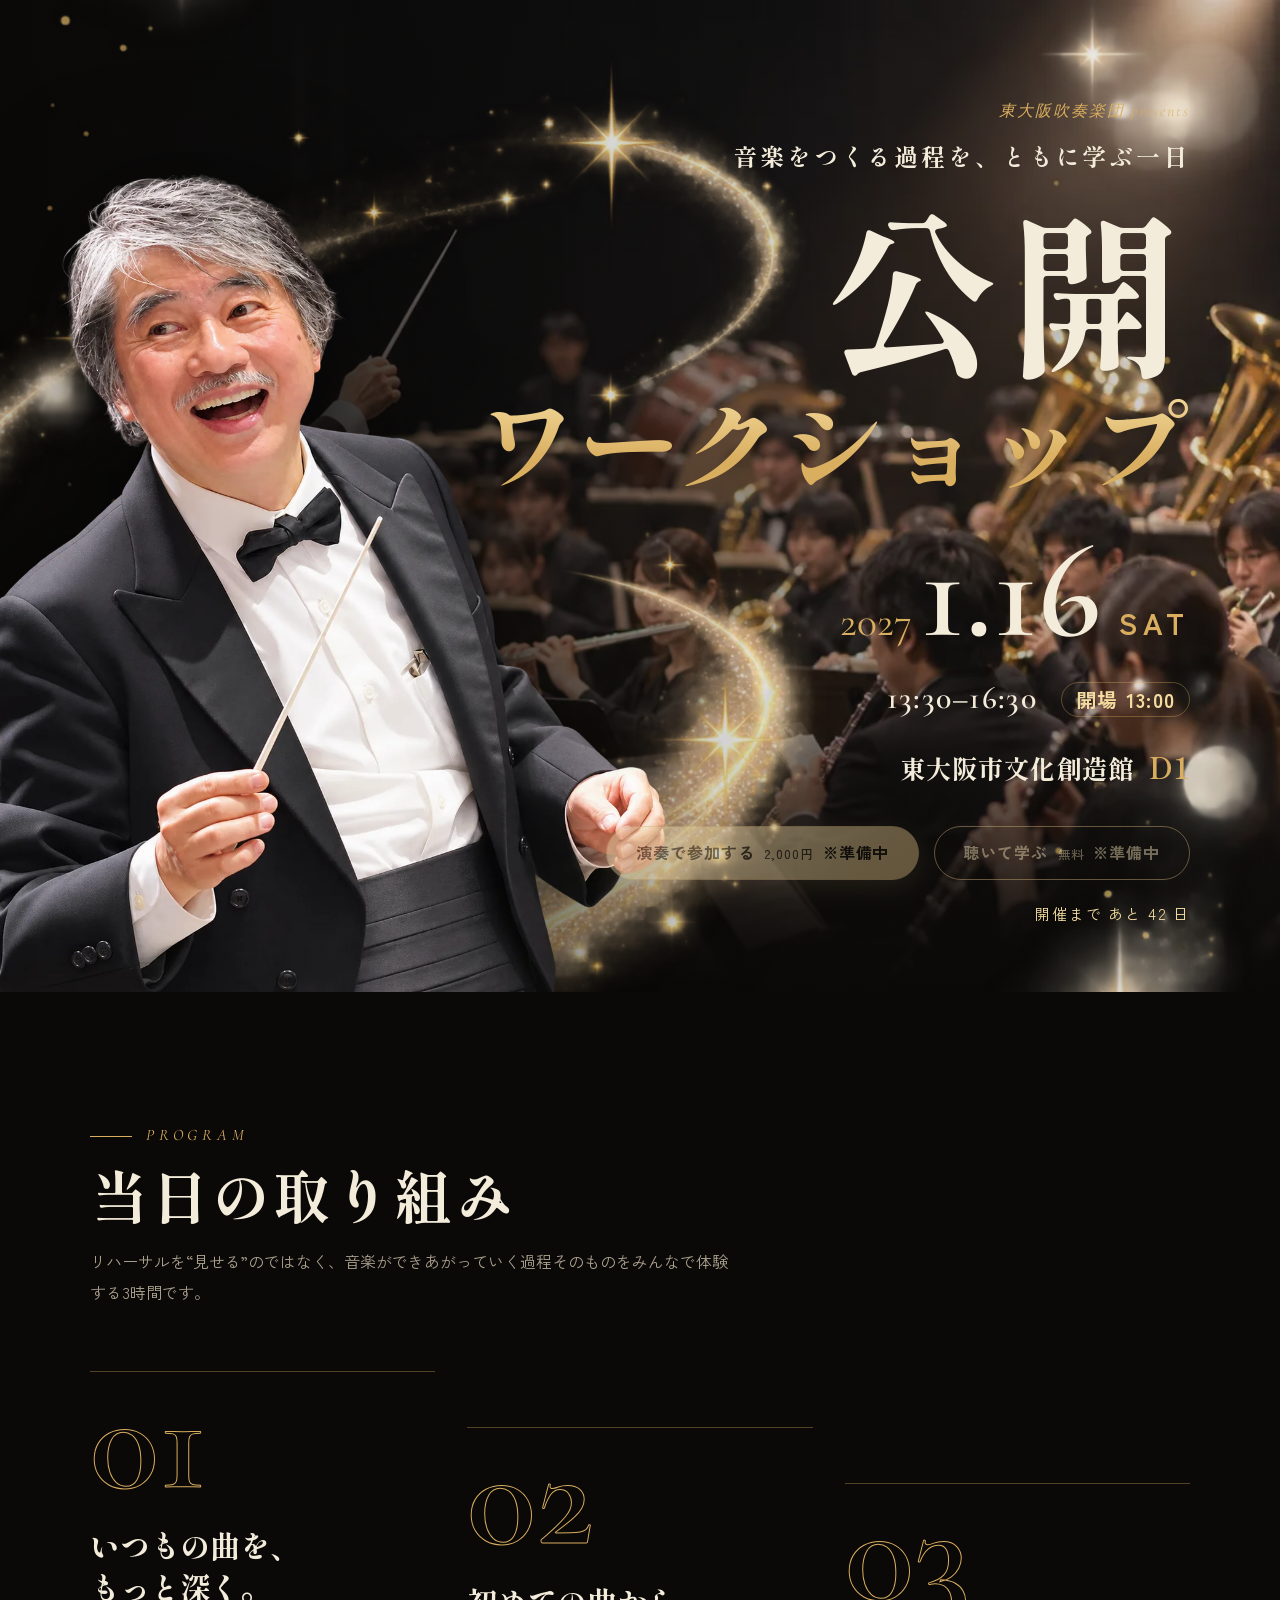
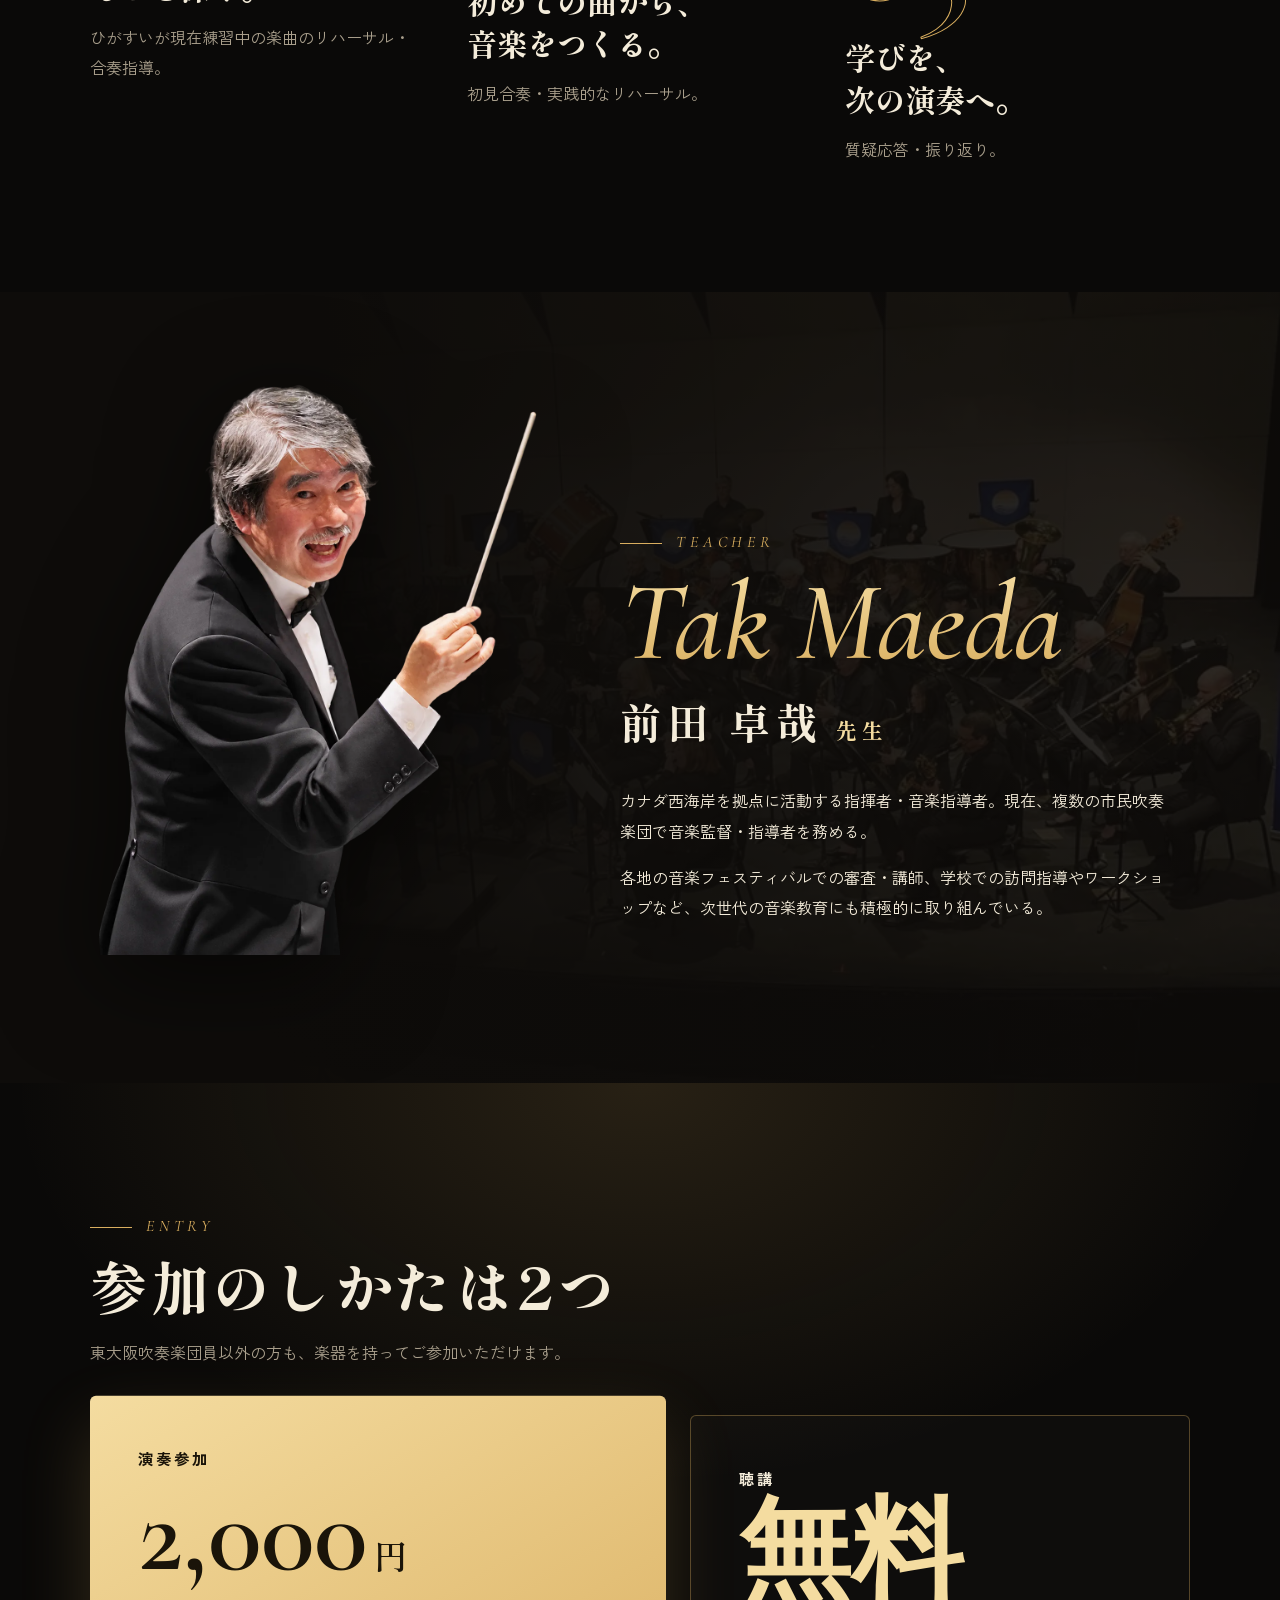
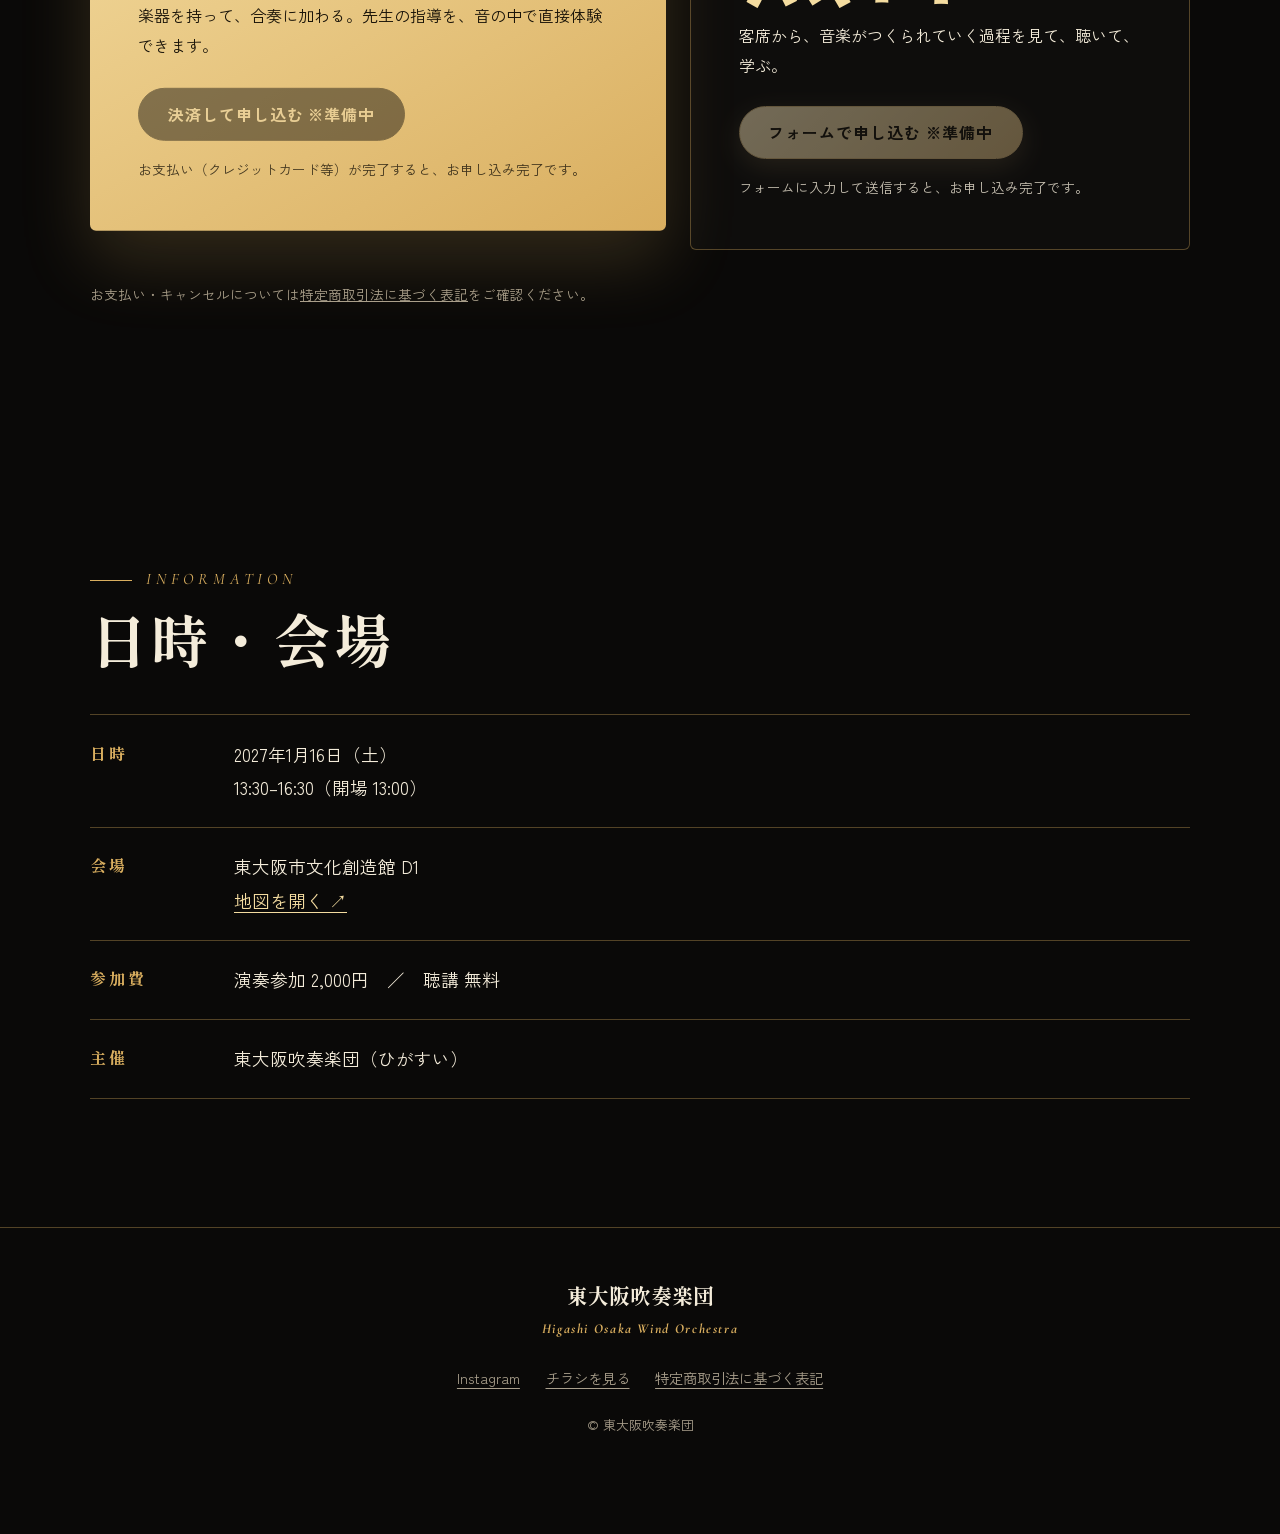
==== index.html @ d3e875b5 "Add files via upload" ====
<!DOCTYPE html>
<html lang="ja">
<head>
<meta charset="utf-8">
<meta name="viewport" content="width=device-width, initial-scale=1">
<title>公開ワークショップ 2027.1.16｜東大阪吹奏楽団 × 前田卓哉先生</title>
<meta name="description" content="音楽をつくる過程を、ともに学ぶ一日。2027年1月16日(土) 13:30〜16:30、東大阪市文化創造館 D1。講師はカナダ西海岸で活動する指揮者・前田卓哉先生。演奏参加2,000円／聴講無料。">

<!-- SNSで共有したときの表示。公開URLが決まったら og:image を「https://〜/assets/flyer.png」の形に書き換える -->
<meta property="og:type" content="website">
<meta property="og:title" content="公開ワークショップ 2027.1.16｜東大阪吹奏楽団">
<meta property="og:description" content="音楽をつくる過程を、ともに学ぶ一日。講師：前田卓哉先生。演奏参加2,000円／聴講無料。">
<meta property="og:image" content="assets/flyer.png">
<meta name="twitter:card" content="summary_large_image">

<link rel="preconnect" href="https://fonts.googleapis.com">
<link rel="preconnect" href="https://fonts.gstatic.com" crossorigin>
<link href="https://fonts.googleapis.com/css2?family=Cormorant+Garamond:ital,wght@0,500;0,600;1,500;1,600&family=Shippori+Mincho+B1:wght@500;700;800&family=Zen+Kaku+Gothic+New:wght@400;500;700&display=swap" rel="stylesheet">
<link rel="stylesheet" href="style.css">

<!-- ============================================================
  ★ 書き換えるのはここだけ ★
  申込ボタンのリンク先です。URLを "" の中に貼り付けて保存するだけ。
  空のままだと、ボタンに「※準備中」と出て押せません（間違い防止）。
    perform … 演奏参加の申込（Stripeの決済リンク）
    listen  … 聴講の申込（Googleフォームなど）
============================================================ -->
<script>
  const LINKS = {
    perform: "",
    listen:  "",
  };
</script>
</head>

<body>

<!-- ========== ヒーロー ========== -->
<header class="hero" id="top">
  <div class="hero__bg" aria-hidden="true"></div>
  <img class="hero__swirl" src="assets/sparkle-swirl.webp" alt="" aria-hidden="true">
  <img class="hero__dust"  src="assets/sparkle-dust.webp"  alt="" aria-hidden="true">

  <img class="hero__maeda" src="assets/maeda-smile.webp" alt="講師の前田卓哉先生" width="1169" height="1345">

  <div class="hero__body">
    <p class="hero__presents">東大阪吹奏楽団 <span>presents</span></p>
    <p class="hero__catch">音楽をつくる過程を、<br class="sp">ともに学ぶ一日</p>
    <h1 class="hero__title">
      <span class="hero__title-1">公開</span>
      <span class="hero__title-2">ワークショップ</span>
    </h1>

    <div class="hero__date">
      <p class="hero__year">2027</p>
      <p class="hero__md">1.16<small>SAT</small></p>
    </div>
    <p class="hero__time">13:30–16:30 <span>開場 13:00</span></p>
    <p class="hero__venue">東大阪市文化創造館 <b>D1</b></p>

    <div class="hero__cta">
      <a class="btn btn--gold" href="#entry" data-link="perform">演奏で参加する<small>2,000円</small></a>
      <a class="btn btn--line" href="#entry" data-link="listen">聴いて学ぶ<small>無料</small></a>
    </div>
    <p class="hero__count" id="countdown" aria-live="polite"></p>
  </div>
</header>

<!-- ========== 当日の取り組み ========== -->
<section class="sec program" id="program">
  <div class="wrap">
    <p class="label reveal">PROGRAM</p>
    <h2 class="h2 reveal">当日の取り組み</h2>
    <p class="lead reveal">リハーサルを“見せる”のではなく、音楽ができあがっていく過程そのものをみんなで体験する3時間です。</p>

    <ol class="steps">
      <li class="step reveal">
        <span class="step__num">01</span>
        <h3>いつもの曲を、<br>もっと深く。</h3>
        <p>ひがすいが現在練習中の楽曲のリハーサル・合奏指導。</p>
      </li>
      <li class="step reveal">
        <span class="step__num">02</span>
        <h3>初めての曲から、<br>音楽をつくる。</h3>
        <p>初見合奏・実践的なリハーサル。</p>
      </li>
      <li class="step reveal">
        <span class="step__num">03</span>
        <h3>学びを、<br>次の演奏へ。</h3>
        <p>質疑応答・振り返り。</p>
      </li>
    </ol>
  </div>
</section>

<!-- ========== 講師 ========== -->
<section class="sec teacher" id="teacher">
  <div class="teacher__bg" aria-hidden="true"></div>
  <div class="wrap teacher__grid">
    <img class="teacher__photo reveal" src="assets/maeda-baton.webp" alt="タクトを振る前田卓哉先生" width="1122" height="1402" loading="lazy">
    <div class="teacher__text">
      <p class="label reveal">TEACHER</p>
      <p class="teacher__en reveal">Tak Maeda</p>
      <h2 class="teacher__name reveal">前田 卓哉<small>先生</small></h2>
      <p class="reveal">カナダ西海岸を拠点に活動する指揮者・音楽指導者。現在、複数の市民吹奏楽団で音楽監督・指導者を務める。</p>
      <p class="reveal">各地の音楽フェスティバルでの審査・講師、学校での訪問指導やワークショップなど、次世代の音楽教育にも積極的に取り組んでいる。</p>
    </div>
  </div>
</section>

<!-- ========== 申込 ========== -->
<section class="sec entry" id="entry">
  <div class="wrap">
    <p class="label reveal">ENTRY</p>
    <h2 class="h2 reveal">参加のしかたは2つ</h2>
    <p class="lead reveal">東大阪吹奏楽団員以外の方も、楽器を持ってご参加いただけます。</p>

    <div class="plans">
      <article class="plan plan--perform reveal">
        <p class="plan__tag">演奏参加</p>
        <p class="plan__price">2,000<small>円</small></p>
        <p class="plan__text">楽器を持って、合奏に加わる。先生の指導を、音の中で直接体験できます。</p>
        <a class="btn btn--dark" href="#entry" data-link="perform">決済して申し込む</a>
        <p class="plan__note">お支払い（クレジットカード等）が完了すると、お申し込み完了です。</p>
      </article>

      <article class="plan plan--listen reveal">
        <p class="plan__tag">聴講</p>
        <p class="plan__price">無料</p>
        <p class="plan__text">客席から、音楽がつくられていく過程を見て、聴いて、学ぶ。</p>
        <a class="btn btn--gold" href="#entry" data-link="listen">フォームで申し込む</a>
        <p class="plan__note">フォームに入力して送信すると、お申し込み完了です。</p>
      </article>
    </div>

    <p class="entry__legal reveal">お支払い・キャンセルについては<a href="tokushoho.html">特定商取引法に基づく表記</a>をご確認ください。</p>
  </div>
</section>

<!-- ========== 会場・日時 ========== -->
<section class="sec info" id="info">
  <div class="wrap">
    <p class="label reveal">INFORMATION</p>
    <h2 class="h2 reveal">日時・会場</h2>
    <dl class="info__list reveal">
      <div><dt>日時</dt><dd>2027年1月16日（土）<br>13:30–16:30（開場 13:00）</dd></div>
      <div><dt>会場</dt><dd>東大阪市文化創造館 D1<br><a class="link" href="https://www.google.com/maps/search/?api=1&query=東大阪市文化創造館" target="_blank" rel="noopener">地図を開く ↗</a></dd></div>
      <div><dt>参加費</dt><dd>演奏参加 2,000円　／　聴講 無料</dd></div>
      <div><dt>主催</dt><dd>東大阪吹奏楽団（ひがすい）</dd></div>
    </dl>
  </div>
</section>

<footer class="footer">
  <div class="wrap footer__in">
    <p class="footer__name">東大阪吹奏楽団 <small>Higashi Osaka Wind Orchestra</small></p>
    <p class="footer__links">
      <a href="https://www.instagram.com/higashiosaka.winds/" target="_blank" rel="noopener">Instagram</a>
      <a href="assets/flyer.png" target="_blank" rel="noopener">チラシを見る</a>
      <a href="tokushoho.html">特定商取引法に基づく表記</a>
    </p>
    <p class="footer__copy">© 東大阪吹奏楽団</p>
  </div>
</footer>

<!-- スマホ用：画面下に固定される申込バー -->
<div class="dock" id="dock">
  <a class="btn btn--gold" href="#entry" data-link="perform">演奏参加 2,000円</a>
  <a class="btn btn--line" href="#entry" data-link="listen">聴講 無料</a>
</div>

<script>
/* 1) 申込ボタンにリンクを反映（上の LINKS を使う） */
document.querySelectorAll("[data-link]").forEach(function (a) {
  var url = LINKS[a.dataset.link];
  if (url) {
    a.href = url; a.target = "_blank"; a.rel = "noopener";
  } else {
    a.classList.add("is-pending");
    a.setAttribute("aria-disabled", "true");
    a.removeAttribute("href");
    a.insertAdjacentText("beforeend", " ※準備中");
  }
});

/* 2) 開催までのカウントダウン（日本時間） */
(function () {
  var el = document.getElementById("countdown");
  var start = new Date("2027-01-16T13:30:00+09:00");
  var end   = new Date("2027-01-16T16:30:00+09:00");
  var now = new Date();
  if (now > end)       el.textContent = "開催は終了しました。ご参加ありがとうございました。";
  else if (now > start) el.textContent = "本日開催中です。";
  else el.textContent = "開催まで あと " + Math.ceil((start - now) / 86400000) + " 日";
})();

/* 3) スクロールでふわっと表示 */
(function () {
  var items = document.querySelectorAll(".reveal");
  if (!("IntersectionObserver" in window)) { items.forEach(function (e) { e.classList.add("is-in"); }); return; }
  var io = new IntersectionObserver(function (es) {
    es.forEach(function (e) { if (e.isIntersecting) { e.target.classList.add("is-in"); io.unobserve(e.target); } });
  }, { threshold: 0.15 });
  items.forEach(function (e) { io.observe(e); });
})();

/* 4) スマホの固定バー：ヒーローを過ぎたら出す／申込セクションでは隠す */
(function () {
  var dock = document.getElementById("dock");
  var hero = document.getElementById("top");
  var entry = document.getElementById("entry");
  function update() {
    var y = window.scrollY, h = hero.offsetHeight * 0.7;
    var r = entry.getBoundingClientRect();
    var inEntry = r.top < window.innerHeight * 0.6 && r.bottom > 0;
    dock.classList.toggle("is-on", y > h && !inEntry);
  }
  window.addEventListener("scroll", update, { passive: true });
  update();
})();
</script>
</body>
</html>
---- style.css ----
/* ============================================================
   公開ワークショップ LP スタイル
   色・フォントは一番上の :root だけ変えれば全体に反映されます
============================================================ */
:root {
  --black: #0a0908;
  --ink:   #14110e;
  --gold:  #d9ae5f;
  --gold-hi: #f4dca0;
  --cream: #f4ecda;
  --muted: #a99f8c;
  --line:  rgba(217, 174, 95, .35);

  --f-head: "Shippori Mincho B1", "Hiragino Mincho ProN", serif;   /* 見出し：明朝 */
  --f-body: "Zen Kaku Gothic New", "Hiragino Sans", sans-serif;    /* 本文：ゴシック */
  --f-en:   "Cormorant Garamond", serif;                           /* 英字・数字 */
}

*, *::before, *::after { box-sizing: border-box; }
html { scroll-behavior: smooth; }
body {
  margin: 0; background: var(--black); color: var(--cream);
  font-family: var(--f-body); font-size: 16px; line-height: 1.9;
  -webkit-font-smoothing: antialiased; overflow-x: hidden;
}
img { max-width: 100%; height: auto; display: block; }
a { color: inherit; }
.sp { display: none; }
.wrap { width: min(1100px, 100% - 2.5rem); margin-inline: auto; position: relative; }

/* ---------- ボタン ---------- */
.btn {
  display: inline-flex; align-items: baseline; justify-content: center; gap: .6em;
  padding: 1rem 1.8rem; border-radius: 999px; text-decoration: none;
  font-weight: 700; letter-spacing: .06em; line-height: 1.2;
  border: 1.5px solid var(--gold); transition: transform .25s, background .25s, color .25s, box-shadow .25s;
}
.btn small { font-size: .78em; font-weight: 500; opacity: .85; }
.btn:hover { transform: translateY(-3px); }
.btn--gold { background: linear-gradient(135deg, var(--gold-hi), var(--gold)); color: #1a1409; box-shadow: 0 8px 28px rgba(217,174,95,.28); }
.btn--line { color: var(--gold-hi); background: transparent; }
.btn--line:hover { background: rgba(217,174,95,.14); }
.btn--dark { background: var(--black); color: var(--gold-hi); border-color: var(--black); }
.btn--dark:hover { background: #000; box-shadow: 0 8px 24px rgba(0,0,0,.35); }
.btn.is-pending { opacity: .45; pointer-events: none; filter: grayscale(.3); }

/* ---------- ヒーロー（奥：ステージ → 中：きらめき → 手前：前田先生） ---------- */
.hero { position: relative; min-height: 100svh; overflow: hidden; isolation: isolate; display: grid; align-items: center; }
.hero__bg {
  position: absolute; inset: 0; z-index: -4;
  background:
    linear-gradient(90deg, var(--black) 0%, rgba(10,9,8,.55) 45%, rgba(10,9,8,.1) 100%),
    linear-gradient(0deg, var(--black) 0%, transparent 35%),
    url("assets/stage-bg.webp") right top / cover no-repeat;
}
.hero__swirl { position: absolute; z-index: -3; width: min(95vw, 980px); left: -12%; top: 2%; opacity: .85; animation: drift 14s ease-in-out infinite alternate; }
.hero__dust  { position: absolute; z-index: -2; inset: 0; width: 100%; height: 100%; object-fit: cover; opacity: .9; animation: twinkle 5s ease-in-out infinite alternate; }
.hero__maeda { position: absolute; z-index: -1; left: -4%; bottom: 0; height: min(92svh, 900px); width: auto; filter: drop-shadow(0 20px 60px rgba(0,0,0,.6)); animation: rise 1.2s cubic-bezier(.2,.7,.2,1) both; }

.hero__body { width: min(1100px, 100% - 2.5rem); margin: 0 auto; padding: 6rem 0 4rem; display: flex; flex-direction: column; align-items: flex-end; text-align: right; }
.hero__presents { margin: 0; font-family: var(--f-en); font-style: italic; letter-spacing: .12em; color: var(--gold); }
.hero__presents span { opacity: .7; }
.hero__catch { margin: .4rem 0 1.2rem; font-family: var(--f-head); font-weight: 700; font-size: clamp(1rem, 2.4vw, 1.5rem); letter-spacing: .12em; }
.hero__title { margin: 0; font-family: var(--f-head); font-weight: 800; line-height: 1.02; word-break: keep-all; }
.hero__title-1 { display: block; font-size: clamp(5rem, 15vw, 11rem); letter-spacing: .04em; color: var(--cream); }
.hero__title-2 { display: block; font-size: clamp(2.5rem, 8.2vw, 6.4rem); background: linear-gradient(180deg, var(--gold-hi), var(--gold) 70%); -webkit-background-clip: text; background-clip: text; color: transparent; margin-top: .1em; }

.hero__date { display: flex; align-items: baseline; gap: .5rem; margin-top: 2rem; }
.hero__year { margin: 0; font-family: var(--f-en); font-size: clamp(1.6rem, 4vw, 2.6rem); color: var(--gold); }
.hero__md { margin: 0; font-family: var(--f-en); font-weight: 600; font-size: clamp(4.5rem, 12vw, 8.5rem); line-height: 1; color: var(--cream); }
.hero__md small { font-family: var(--f-body); font-size: .22em; letter-spacing: .2em; margin-left: .6em; color: var(--gold); }
.hero__time { margin: .4rem 0 0; font-family: var(--f-en); font-size: clamp(1.4rem, 3.4vw, 2rem); font-weight: 600; letter-spacing: .04em; }
.hero__time span { font-family: var(--f-body); font-size: .62em; margin-left: .8em; color: var(--gold-hi); border: 1px solid var(--line); padding: .1em .7em; border-radius: 999px; }
.hero__venue { margin: .6rem 0 0; font-family: var(--f-head); font-weight: 700; font-size: clamp(1.1rem, 2.6vw, 1.6rem); }
.hero__venue b { color: var(--gold); margin-left: .3em; font-size: 1.15em; }
.hero__cta { display: flex; flex-wrap: wrap; justify-content: flex-end; gap: .9rem; margin-top: 2rem; }
.hero__count { margin: 1.2rem 0 0; color: var(--gold-hi); letter-spacing: .12em; font-size: .95rem; }

@keyframes drift   { from { transform: translate(0,0) rotate(-2deg); } to { transform: translate(3%, 2%) rotate(2deg); } }
@keyframes twinkle { from { opacity: .55; } to { opacity: 1; } }
@keyframes rise    { from { opacity: 0; transform: translateY(40px); } to { opacity: 1; transform: none; } }

/* ---------- 共通：セクション ---------- */
.sec { padding: clamp(4.5rem, 10vw, 8.5rem) 0; position: relative; }
.label { margin: 0; font-family: var(--f-en); font-style: italic; letter-spacing: .3em; color: var(--gold); font-size: 1rem; }
.label::before { content: ""; display: inline-block; width: 2.6rem; height: 1px; background: var(--gold); vertical-align: middle; margin-right: .9rem; }
.h2 { margin: .5rem 0 1rem; font-family: var(--f-head); font-weight: 800; font-size: clamp(2rem, 5.5vw, 3.6rem); line-height: 1.25; letter-spacing: .05em; }
.lead { margin: 0; max-width: 40em; color: var(--muted); }

/* ---------- 当日の取り組み：段差をつけた3列 ---------- */
.steps { list-style: none; margin: 4rem 0 0; padding: 0; display: grid; grid-template-columns: repeat(3, 1fr); gap: 2rem; }
.step { position: relative; padding: clamp(6rem, 12.5vw, 9.5rem) 1.4rem 0 0; border-top: 1px solid var(--line); }
.step:nth-child(2) { margin-top: 3.5rem; }
.step:nth-child(3) { margin-top: 7rem; }
.step__num { position: absolute; top: -.2rem; left: 0; font-family: var(--f-en); font-weight: 600; font-size: clamp(5.5rem, 12vw, 9rem); line-height: 1; color: transparent; -webkit-text-stroke: 1px var(--gold); }
.step h3 { margin: 0 0 .8rem; font-family: var(--f-head); font-weight: 800; font-size: clamp(1.4rem, 2.6vw, 1.9rem); line-height: 1.4; }
.step p { margin: 0; color: var(--muted); }

/* ---------- 講師 ---------- */
.teacher { background: #0e0c0a; overflow: hidden; }
.teacher__bg { position: absolute; inset: 0; background: linear-gradient(90deg, #0e0c0a 20%, rgba(14,12,10,.75)), url("assets/band.webp") center / cover; opacity: .55; }
.teacher__grid { display: grid; grid-template-columns: .9fr 1.1fr; gap: clamp(1.5rem, 5vw, 5rem); align-items: end; }
.teacher__photo { width: 100%; max-width: 480px; margin-top: -3rem; filter: drop-shadow(0 20px 50px rgba(0,0,0,.6)); }
.teacher__text { padding-bottom: 1rem; }
.teacher__en { margin: .6rem 0 0; font-family: var(--f-en); font-style: italic; font-weight: 500; font-size: clamp(3.4rem, 9vw, 7rem); line-height: 1; background: linear-gradient(180deg, var(--gold-hi), var(--gold)); -webkit-background-clip: text; background-clip: text; color: transparent; }
.teacher__name { margin: .2rem 0 1.5rem; font-family: var(--f-head); font-weight: 800; font-size: clamp(1.8rem, 4vw, 2.6rem); letter-spacing: .12em; }
.teacher__name small { font-size: .5em; margin-left: .6em; color: var(--gold-hi); }
.teacher__text p:not(.label):not(.teacher__en) { margin: 0 0 1rem; max-width: 34em; }

/* ---------- 申込 ---------- */
.entry { background: radial-gradient(70% 60% at 50% 0%, rgba(217,174,95,.14), transparent 70%), var(--black); }
.plans { display: grid; grid-template-columns: 1.15fr 1fr; gap: 1.5rem; margin-top: 3rem; align-items: stretch; }
.plan { padding: clamp(1.8rem, 4vw, 3rem); border-radius: 6px; display: flex; flex-direction: column; align-items: flex-start; }
.plan__tag { margin: 0; font-weight: 700; letter-spacing: .2em; font-size: .95rem; }
.plan__price { margin: .3rem 0 .6rem; font-family: var(--f-en); font-weight: 600; font-size: clamp(4.5rem, 11vw, 7rem); line-height: 1; }
.plan__price small { font-family: var(--f-head); font-size: .3em; margin-left: .2em; }
.plan__text { margin: 0 0 1.6rem; }
.plan__note { margin: 1rem 0 0; font-size: .85rem; opacity: .8; }
.plan .btn { margin-top: auto; }
.plan--perform { background: linear-gradient(150deg, var(--gold-hi), var(--gold)); color: #1a1409; transform: translateY(-1.2rem); box-shadow: 0 30px 70px rgba(217,174,95,.2); }
.plan--listen { border: 1px solid var(--line); background: rgba(255,255,255,.02); }
.plan--listen .plan__price { color: var(--gold-hi); }
.entry__legal { margin: 2rem 0 0; font-size: .85rem; color: var(--muted); }

/* ---------- 日時・会場 ---------- */
.info__list { margin: 2.5rem 0 0; border-top: 1px solid var(--line); }
.info__list > div { display: grid; grid-template-columns: 8rem 1fr; gap: 1rem; padding: 1.4rem 0; border-bottom: 1px solid var(--line); }
.info__list dt { font-family: var(--f-head); font-weight: 700; color: var(--gold); letter-spacing: .2em; }
.info__list dd { margin: 0; font-size: 1.1rem; }
.link { color: var(--gold-hi); text-underline-offset: .25em; }

/* ---------- フッター ---------- */
.footer { border-top: 1px solid var(--line); padding: 3rem 0 6rem; text-align: center; color: var(--muted); }
.footer__name { margin: 0; font-family: var(--f-head); font-weight: 700; font-size: 1.3rem; color: var(--cream); }
.footer__name small { display: block; font-family: var(--f-en); font-style: italic; font-size: .85rem; letter-spacing: .12em; color: var(--gold); }
.footer__links { display: flex; flex-wrap: wrap; gap: .4rem 1.6rem; justify-content: center; margin: 1.4rem 0; font-size: .9rem; }
.footer__links a { text-underline-offset: .25em; }
.footer__copy { margin: 0; font-size: .8rem; }

/* ---------- スマホ固定バー ---------- */
.dock { display: none; }

/* ---------- ふわっと表示 ---------- */
.reveal { opacity: 0; transform: translateY(28px); transition: opacity .9s ease, transform .9s cubic-bezier(.2,.7,.2,1); }
.reveal.is-in { opacity: 1; transform: none; }
.step:nth-child(2).reveal { transition-delay: .12s; }
.step:nth-child(3).reveal { transition-delay: .24s; }
.plan--perform.reveal.is-in { transform: translateY(-1.2rem); }

/* ---------- タブレット・スマホ ---------- */
@media (max-width: 860px) {
  .sp { display: inline; }
  /* ヒーロー：上に文字、下に先生 */
  .hero { align-items: start; min-height: 0; }
  .hero__maeda { left: 50%; transform: translateX(-45%); height: 330px; animation: none; }
  .hero__body { align-items: flex-start; text-align: left; padding: 4.5rem 0 330px; }
  .hero__cta { justify-content: flex-start; }
  .hero__title-1 { font-size: clamp(4rem, 21vw, 7rem); }
  .hero__title-2 { font-size: clamp(2.2rem, 11.5vw, 4.4rem); }
  .hero__bg { background: linear-gradient(180deg, rgba(10,9,8,.78) 0%, rgba(10,9,8,.8) 60%, var(--black) 100%), url("assets/stage-bg.webp") center top / cover no-repeat; }

  .steps { grid-template-columns: 1fr; gap: 3rem; }
  .step:nth-child(2), .step:nth-child(3) { margin-top: 0; }
  .teacher__grid { grid-template-columns: 1fr; }
  .teacher__photo { max-width: 340px; margin: 0 auto -1rem; }
  .plans { grid-template-columns: 1fr; }
  .plan--perform, .plan--perform.reveal.is-in { transform: none; }
  .info__list > div { grid-template-columns: 5.5rem 1fr; }

  .dock { display: flex; gap: .6rem; position: fixed; left: 0; right: 0; bottom: 0; z-index: 50; padding: .7rem .9rem calc(.7rem + env(safe-area-inset-bottom)); background: rgba(10,9,8,.92); border-top: 1px solid var(--line); transform: translateY(110%); transition: transform .35s; }
  .dock.is-on { transform: none; }
  .dock .btn { flex: 1; padding: .85rem .5rem; font-size: .9rem; }
}

@media (prefers-reduced-motion: reduce) {
  *, *::before, *::after { animation: none !important; transition: none !important; }
  .reveal { opacity: 1; transform: none; }
  html { scroll-behavior: auto; }
}

/* ---------- 特商法ページ ---------- */
.doc { padding: 5rem 0; }
.doc h1 { font-family: var(--f-head); font-weight: 800; font-size: clamp(1.6rem, 4vw, 2.4rem); margin: 0 0 2rem; }
.doc .info__list dd { font-size: 1rem; }
.doc .todo { background: rgba(217,174,95,.18); color: var(--gold-hi); padding: 0 .3em; border-radius: 3px; }
.doc__back { display: inline-block; margin-bottom: 2rem; color: var(--gold-hi); }
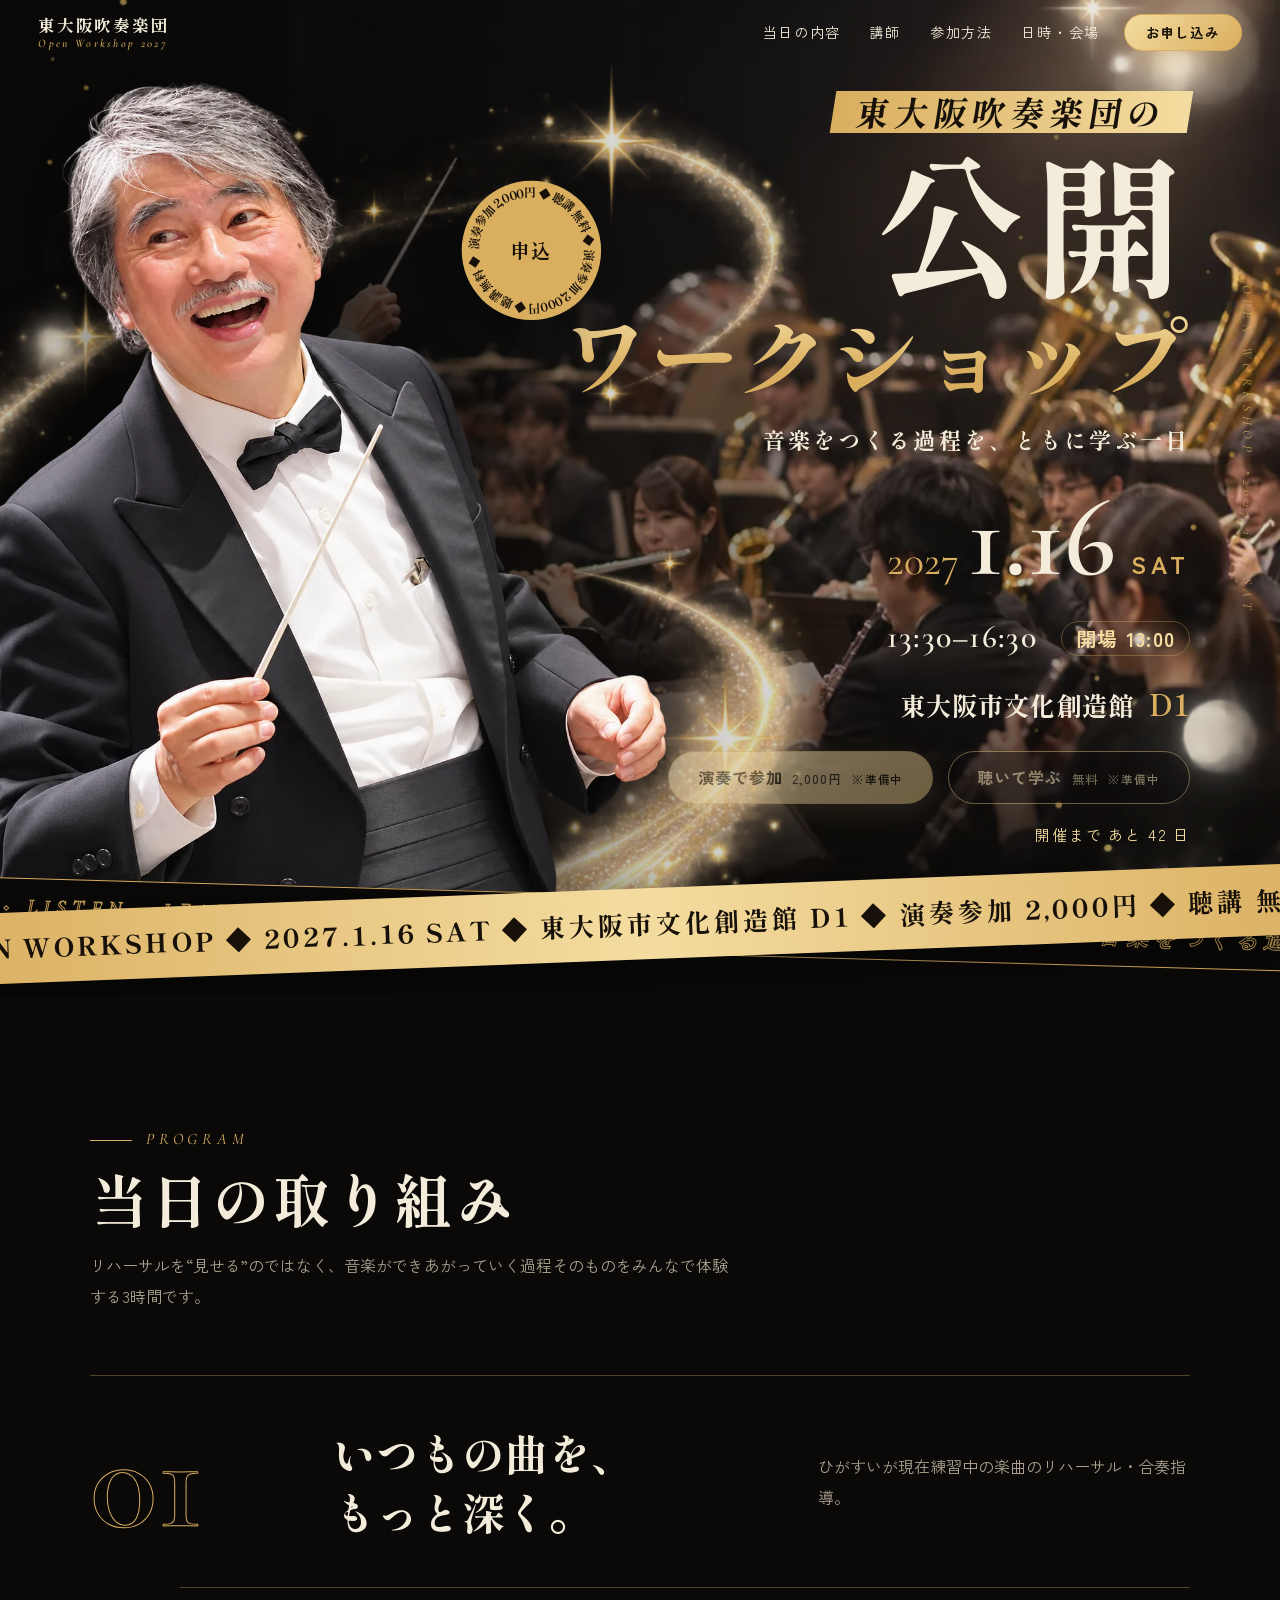
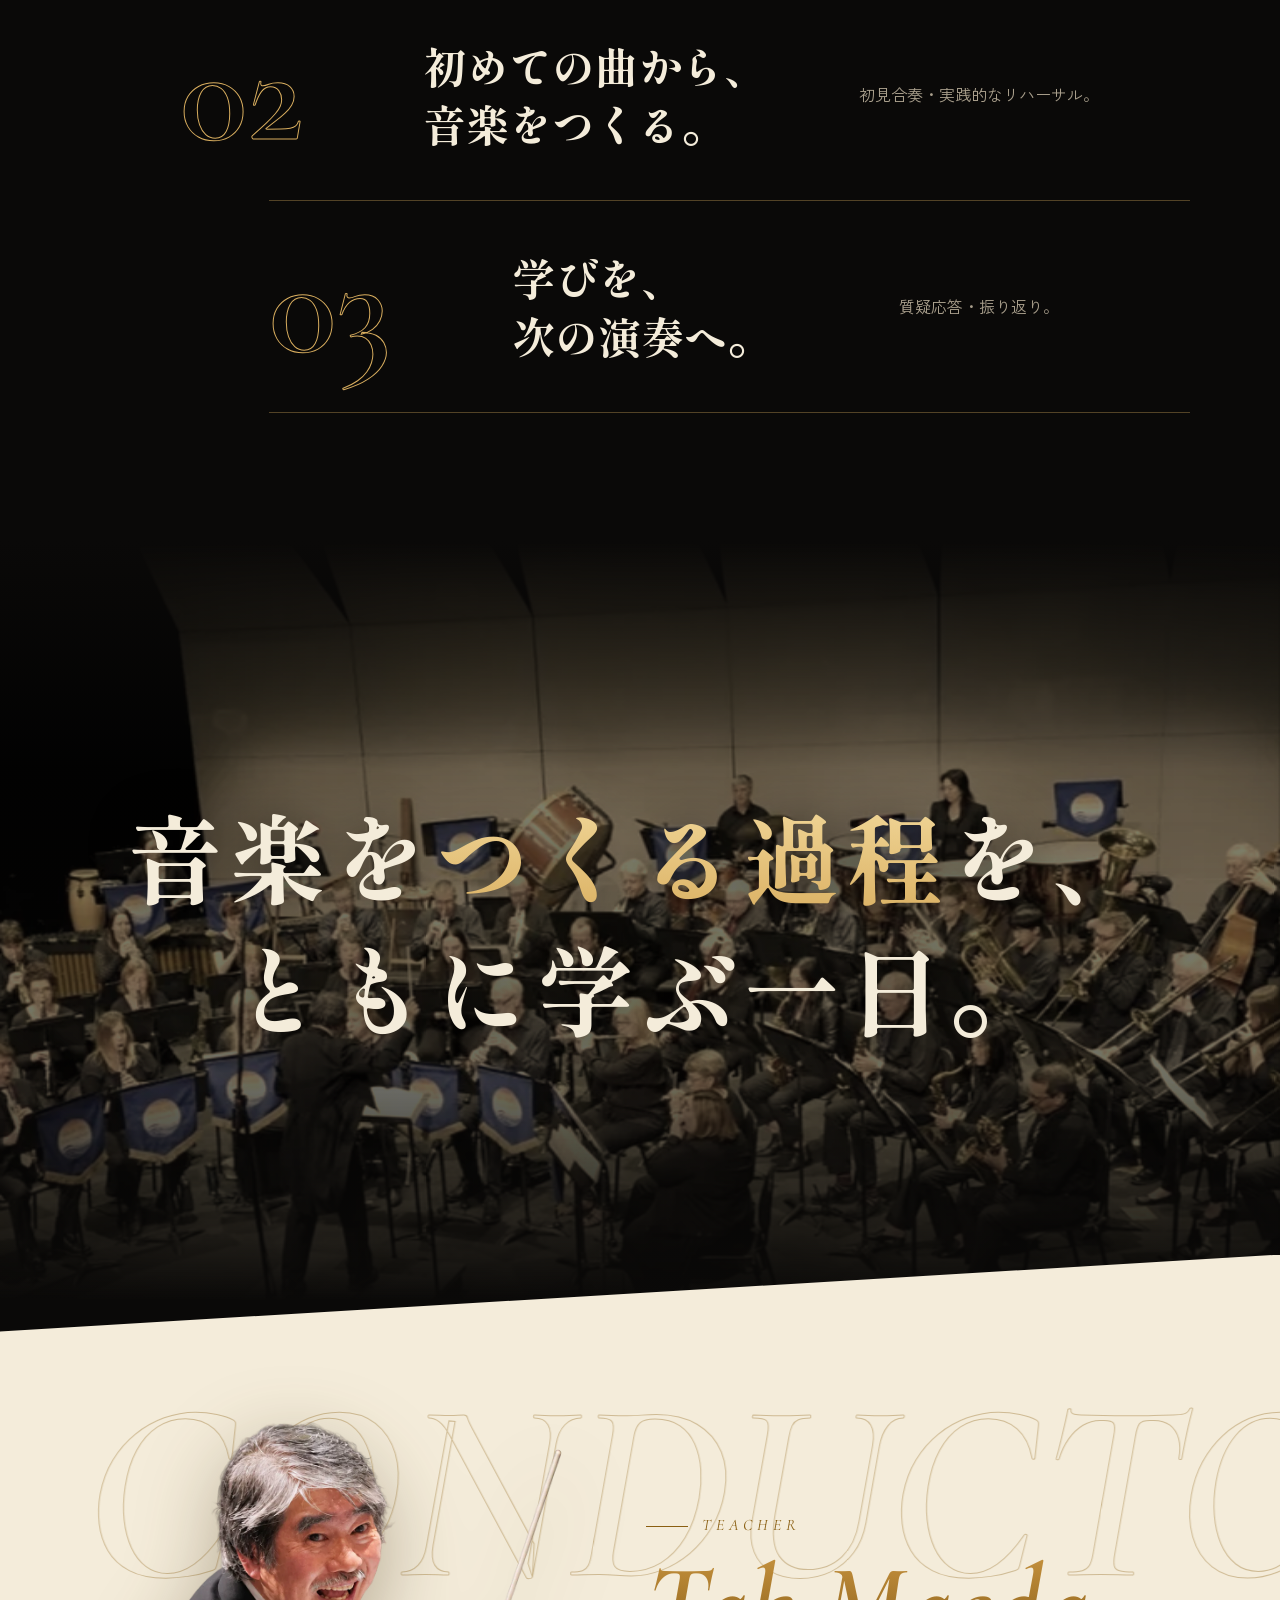
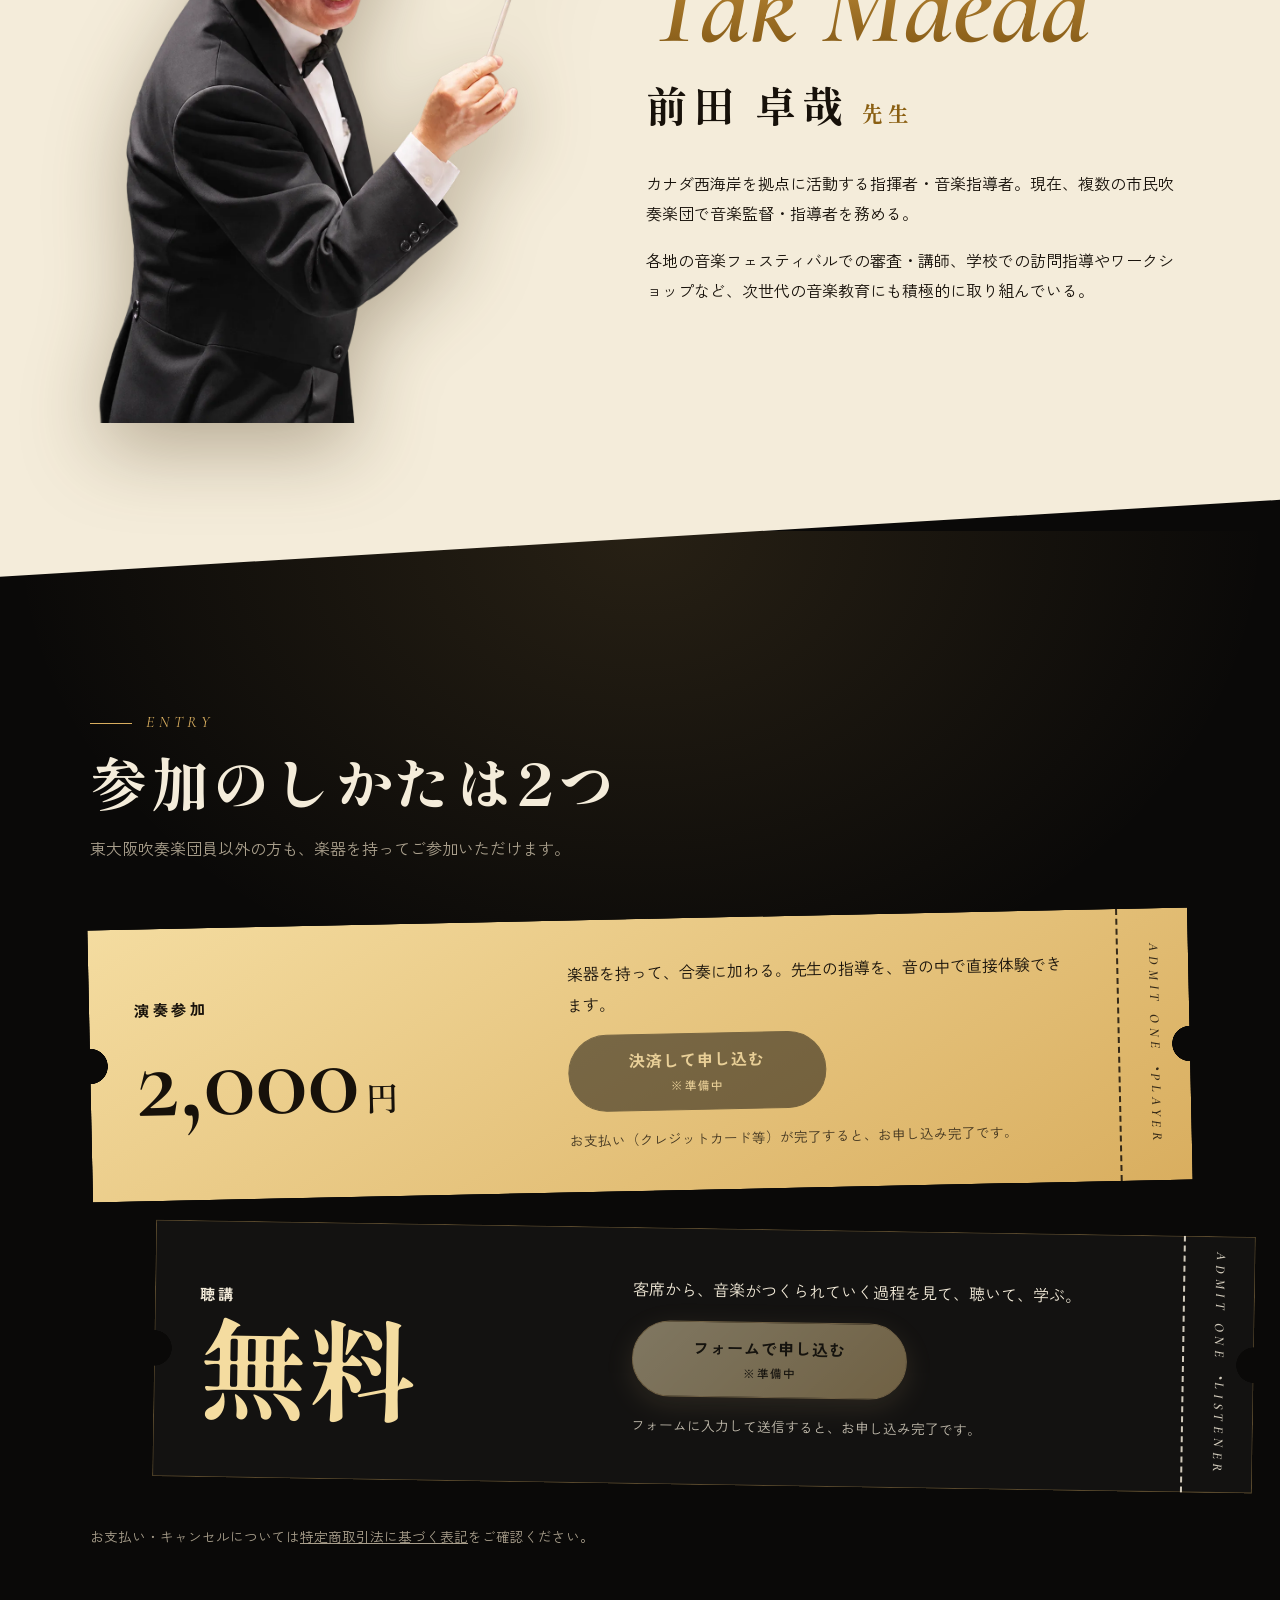
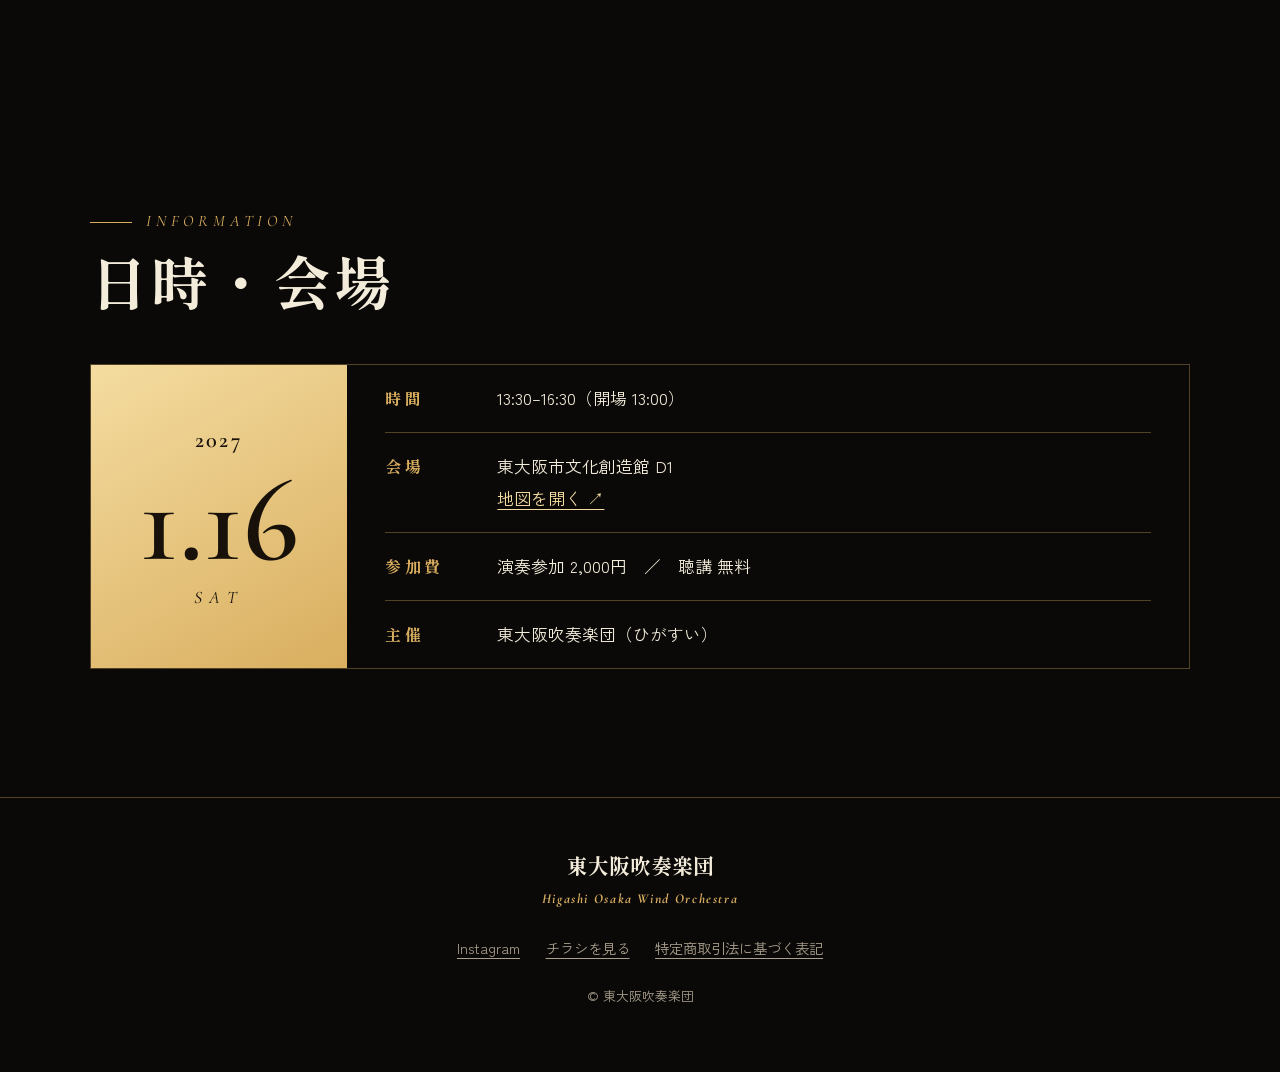
==== commit 4aa3c2d8: "デザインをv2に刷新（タイトル変更・ナビ固定・動き追加・スマホで先生が見えるよう修正） Co-Authored-By: Claude Sonnet 5.5 <noreply@anthropic.com" ====
--- a/index.html
+++ b/index.html
@@ -3,12 +3,12 @@
 <head>
 <meta charset="utf-8">
 <meta name="viewport" content="width=device-width, initial-scale=1">
-<title>公開ワークショップ 2027.1.16｜東大阪吹奏楽団 × 前田卓哉先生</title>
-<meta name="description" content="音楽をつくる過程を、ともに学ぶ一日。2027年1月16日(土) 13:30〜16:30、東大阪市文化創造館 D1。講師はカナダ西海岸で活動する指揮者・前田卓哉先生。演奏参加2,000円／聴講無料。">
+<title>東大阪吹奏楽団の公開ワークショップ 2027.1.16｜講師 前田卓哉先生</title>
+<meta name="description" content="東大阪吹奏楽団の公開ワークショップ。音楽をつくる過程を、ともに学ぶ一日。2027年1月16日(土) 13:30〜16:30、東大阪市文化創造館 D1。講師はカナダ西海岸で活動する指揮者・前田卓哉先生。演奏参加2,000円／聴講無料。">
 
 <!-- SNSで共有したときの表示。公開URLが決まったら og:image を「https://〜/assets/flyer.png」の形に書き換える -->
 <meta property="og:type" content="website">
-<meta property="og:title" content="公開ワークショップ 2027.1.16｜東大阪吹奏楽団">
+<meta property="og:title" content="東大阪吹奏楽団の公開ワークショップ 2027.1.16">
 <meta property="og:description" content="音楽をつくる過程を、ともに学ぶ一日。講師：前田卓哉先生。演奏参加2,000円／聴講無料。">
 <meta property="og:image" content="assets/flyer.png">
 <meta name="twitter:card" content="summary_large_image">
@@ -35,36 +35,74 @@
 
 <body>
 
+<!-- ========== 上部に固定されるナビ ========== -->
+<nav class="gnav" id="gnav">
+  <a class="gnav__logo" href="#top">東大阪吹奏楽団<small>Open Workshop 2027</small></a>
+  <div class="gnav__links">
+    <a href="#program">当日の内容</a>
+    <a href="#teacher">講師</a>
+    <a href="#entry">参加方法</a>
+    <a href="#info">日時・会場</a>
+  </div>
+  <a class="btn btn--gold" href="#entry">お申し込み</a>
+</nav>
+
 <!-- ========== ヒーロー ========== -->
 <header class="hero" id="top">
-  <div class="hero__bg" aria-hidden="true"></div>
-  <img class="hero__swirl" src="assets/sparkle-swirl.webp" alt="" aria-hidden="true">
-  <img class="hero__dust"  src="assets/sparkle-dust.webp"  alt="" aria-hidden="true">
-
-  <img class="hero__maeda" src="assets/maeda-smile.webp" alt="講師の前田卓哉先生" width="1169" height="1345">
+  <div class="hero__bg" data-speed=".25" aria-hidden="true"></div>
+  <div class="hero__swirl" data-speed="-.12" aria-hidden="true"><img src="assets/sparkle-swirl.webp" alt=""></div>
+  <img class="hero__dust" src="assets/sparkle-dust.webp" alt="" aria-hidden="true">
+
+  <div class="hero__maeda" data-speed=".08">
+    <img src="assets/maeda-smile.webp" alt="講師の前田卓哉先生" width="1169" height="1345">
+  </div>
+
+  <!-- 回る丸バッジ（押すと申込へ） -->
+  <a class="badge" href="#entry" aria-label="お申し込みへ">
+    <svg viewBox="0 0 200 200" aria-hidden="true">
+      <defs><path id="circ" d="M100,100 m-76,0 a76,76 0 1,1 152,0 a76,76 0 1,1 -152,0"/></defs>
+      <g class="badge__ring">
+        <circle cx="100" cy="100" r="99" fill="#d9ae5f"/>
+        <text><textPath href="#circ" textLength="470" lengthAdjust="spacing">演奏参加 2,000円 ◆ 聴講 無料 ◆ 演奏参加 2,000円 ◆ 聴講 無料 ◆</textPath></text>
+      </g>
+    </svg>
+    <span class="badge__c">申込</span>
+  </a>
+
+  <p class="hero__vertical" aria-hidden="true">OPEN WORKSHOP ・ 2027.1.16 SAT</p>
 
   <div class="hero__body">
-    <p class="hero__presents">東大阪吹奏楽団 <span>presents</span></p>
-    <p class="hero__catch">音楽をつくる過程を、<br class="sp">ともに学ぶ一日</p>
-    <h1 class="hero__title">
-      <span class="hero__title-1">公開</span>
-      <span class="hero__title-2">ワークショップ</span>
-    </h1>
-
-    <div class="hero__date">
-      <p class="hero__year">2027</p>
-      <p class="hero__md">1.16<small>SAT</small></p>
-    </div>
-    <p class="hero__time">13:30–16:30 <span>開場 13:00</span></p>
-    <p class="hero__venue">東大阪市文化創造館 <b>D1</b></p>
-
-    <div class="hero__cta">
-      <a class="btn btn--gold" href="#entry" data-link="perform">演奏で参加する<small>2,000円</small></a>
-      <a class="btn btn--line" href="#entry" data-link="listen">聴いて学ぶ<small>無料</small></a>
-    </div>
-    <p class="hero__count" id="countdown" aria-live="polite"></p>
+    <div class="hero__head">
+      <h1 class="hero__title">
+        <span class="hero__title-0">東大阪吹奏楽団の</span>
+        <span class="hero__title-1">公開</span>
+        <span class="hero__title-2">ワークショップ</span>
+      </h1>
+      <p class="hero__catch">音楽をつくる過程を、<br class="sp">ともに学ぶ一日</p>
+    </div>
+
+    <div class="hero__foot">
+      <div class="hero__date">
+        <p class="hero__year">2027</p>
+        <p class="hero__md">1.16<small>SAT</small></p>
+      </div>
+      <p class="hero__time">13:30–16:30 <span>開場 13:00</span></p>
+      <p class="hero__venue">東大阪市文化創造館 <b>D1</b></p>
+
+      <div class="hero__cta">
+        <a class="btn btn--gold" href="#entry" data-link="perform">演奏で参加<small>2,000円</small></a>
+        <a class="btn btn--line" href="#entry" data-link="listen">聴いて学ぶ<small>無料</small></a>
+      </div>
+      <p class="hero__count" id="countdown" aria-live="polite"></p>
+    </div>
   </div>
 </header>
+
+<!-- ========== 流れる帯 ========== -->
+<div class="ticker-wrap" aria-hidden="true">
+  <div class="band band--b"><div class="ticker ticker--rev"><span>PLAY ◆ LISTEN ◆ LEARN ◆ 音楽をつくる過程を、ともに学ぶ ◆&nbsp;</span></div></div>
+  <div class="band band--a"><div class="ticker"><span>OPEN WORKSHOP ◆ 2027.1.16 SAT ◆ 東大阪市文化創造館 D1 ◆ 演奏参加 2,000円 ◆ 聴講 無料 ◆&nbsp;</span></div></div>
+</div>
 
 <!-- ========== 当日の取り組み ========== -->
 <section class="sec program" id="program">
@@ -73,19 +111,19 @@
     <h2 class="h2 reveal">当日の取り組み</h2>
     <p class="lead reveal">リハーサルを“見せる”のではなく、音楽ができあがっていく過程そのものをみんなで体験する3時間です。</p>
 
-    <ol class="steps">
-      <li class="step reveal">
-        <span class="step__num">01</span>
+    <ol class="rows">
+      <li class="row reveal">
+        <span class="row__num">01</span>
         <h3>いつもの曲を、<br>もっと深く。</h3>
         <p>ひがすいが現在練習中の楽曲のリハーサル・合奏指導。</p>
       </li>
-      <li class="step reveal">
-        <span class="step__num">02</span>
+      <li class="row reveal">
+        <span class="row__num">02</span>
         <h3>初めての曲から、<br>音楽をつくる。</h3>
         <p>初見合奏・実践的なリハーサル。</p>
       </li>
-      <li class="step reveal">
-        <span class="step__num">03</span>
+      <li class="row reveal">
+        <span class="row__num">03</span>
         <h3>学びを、<br>次の演奏へ。</h3>
         <p>質疑応答・振り返り。</p>
       </li>
@@ -93,9 +131,17 @@
   </div>
 </section>
 
-<!-- ========== 講師 ========== -->
+<!-- ========== 大きなひとこと（写真） ========== -->
+<section class="statement" aria-label="コンセプト">
+  <div class="statement__imgwrap" aria-hidden="true">
+    <img class="statement__img" data-speed=".18" src="assets/band.webp" alt="" loading="lazy">
+  </div>
+  <p class="statement__text reveal">音楽を<em>つくる過程</em>を、<br>ともに学ぶ一日。</p>
+</section>
+
+<!-- ========== 講師（生成り色の斜めブロック） ========== -->
 <section class="sec teacher" id="teacher">
-  <div class="teacher__bg" aria-hidden="true"></div>
+  <div class="teacher__bgword" data-speed=".15" data-axis="x" aria-hidden="true">CONDUCTOR CONDUCTOR</div>
   <div class="wrap teacher__grid">
     <img class="teacher__photo reveal" src="assets/maeda-baton.webp" alt="タクトを振る前田卓哉先生" width="1122" height="1402" loading="lazy">
     <div class="teacher__text">
@@ -108,28 +154,38 @@
   </div>
 </section>
 
-<!-- ========== 申込 ========== -->
+<!-- ========== 参加方法（チケット） ========== -->
 <section class="sec entry" id="entry">
   <div class="wrap">
     <p class="label reveal">ENTRY</p>
     <h2 class="h2 reveal">参加のしかたは2つ</h2>
     <p class="lead reveal">東大阪吹奏楽団員以外の方も、楽器を持ってご参加いただけます。</p>
 
-    <div class="plans">
+    <div class="tickets">
       <article class="plan plan--perform reveal">
-        <p class="plan__tag">演奏参加</p>
-        <p class="plan__price">2,000<small>円</small></p>
-        <p class="plan__text">楽器を持って、合奏に加わる。先生の指導を、音の中で直接体験できます。</p>
-        <a class="btn btn--dark" href="#entry" data-link="perform">決済して申し込む</a>
-        <p class="plan__note">お支払い（クレジットカード等）が完了すると、お申し込み完了です。</p>
+        <div class="plan__main">
+          <p class="plan__tag">演奏参加</p>
+          <p class="plan__price">2,000<small>円</small></p>
+        </div>
+        <div class="plan__body">
+          <p class="plan__text">楽器を持って、合奏に加わる。先生の指導を、音の中で直接体験できます。</p>
+          <a class="btn btn--dark" href="#entry" data-link="perform">決済して申し込む</a>
+          <p class="plan__note">お支払い（クレジットカード等）が完了すると、お申し込み完了です。</p>
+        </div>
+        <div class="plan__stub"><span>ADMIT ONE ・ PLAYER</span></div>
       </article>
 
       <article class="plan plan--listen reveal">
-        <p class="plan__tag">聴講</p>
-        <p class="plan__price">無料</p>
-        <p class="plan__text">客席から、音楽がつくられていく過程を見て、聴いて、学ぶ。</p>
-        <a class="btn btn--gold" href="#entry" data-link="listen">フォームで申し込む</a>
-        <p class="plan__note">フォームに入力して送信すると、お申し込み完了です。</p>
+        <div class="plan__main">
+          <p class="plan__tag">聴講</p>
+          <p class="plan__price">無料</p>
+        </div>
+        <div class="plan__body">
+          <p class="plan__text">客席から、音楽がつくられていく過程を見て、聴いて、学ぶ。</p>
+          <a class="btn btn--gold" href="#entry" data-link="listen">フォームで申し込む</a>
+          <p class="plan__note">フォームに入力して送信すると、お申し込み完了です。</p>
+        </div>
+        <div class="plan__stub"><span>ADMIT ONE ・ LISTENER</span></div>
       </article>
     </div>
 
@@ -137,17 +193,25 @@
   </div>
 </section>
 
-<!-- ========== 会場・日時 ========== -->
+<!-- ========== 日時・会場 ========== -->
 <section class="sec info" id="info">
   <div class="wrap">
     <p class="label reveal">INFORMATION</p>
     <h2 class="h2 reveal">日時・会場</h2>
-    <dl class="info__list reveal">
-      <div><dt>日時</dt><dd>2027年1月16日（土）<br>13:30–16:30（開場 13:00）</dd></div>
-      <div><dt>会場</dt><dd>東大阪市文化創造館 D1<br><a class="link" href="https://www.google.com/maps/search/?api=1&query=東大阪市文化創造館" target="_blank" rel="noopener">地図を開く ↗</a></dd></div>
-      <div><dt>参加費</dt><dd>演奏参加 2,000円　／　聴講 無料</dd></div>
-      <div><dt>主催</dt><dd>東大阪吹奏楽団（ひがすい）</dd></div>
-    </dl>
+
+    <div class="info__wrap reveal">
+      <div class="info__date">
+        <small>2027</small>
+        <b>1.16</b>
+        <i>SAT</i>
+      </div>
+      <dl class="info__list">
+        <div><dt>時間</dt><dd>13:30–16:30（開場 13:00）</dd></div>
+        <div><dt>会場</dt><dd>東大阪市文化創造館 D1<br><a class="link" href="https://www.google.com/maps/search/?api=1&query=東大阪市文化創造館" target="_blank" rel="noopener">地図を開く ↗</a></dd></div>
+        <div><dt>参加費</dt><dd>演奏参加 2,000円　／　聴講 無料</dd></div>
+        <div><dt>主催</dt><dd>東大阪吹奏楽団（ひがすい）</dd></div>
+      </dl>
+    </div>
   </div>
 </section>
 
@@ -163,61 +227,6 @@
   </div>
 </footer>
 
-<!-- スマホ用：画面下に固定される申込バー -->
-<div class="dock" id="dock">
-  <a class="btn btn--gold" href="#entry" data-link="perform">演奏参加 2,000円</a>
-  <a class="btn btn--line" href="#entry" data-link="listen">聴講 無料</a>
-</div>
-
-<script>
-/* 1) 申込ボタンにリンクを反映（上の LINKS を使う） */
-document.querySelectorAll("[data-link]").forEach(function (a) {
-  var url = LINKS[a.dataset.link];
-  if (url) {
-    a.href = url; a.target = "_blank"; a.rel = "noopener";
-  } else {
-    a.classList.add("is-pending");
-    a.setAttribute("aria-disabled", "true");
-    a.removeAttribute("href");
-    a.insertAdjacentText("beforeend", " ※準備中");
-  }
-});
-
-/* 2) 開催までのカウントダウン（日本時間） */
-(function () {
-  var el = document.getElementById("countdown");
-  var start = new Date("2027-01-16T13:30:00+09:00");
-  var end   = new Date("2027-01-16T16:30:00+09:00");
-  var now = new Date();
-  if (now > end)       el.textContent = "開催は終了しました。ご参加ありがとうございました。";
-  else if (now > start) el.textContent = "本日開催中です。";
-  else el.textContent = "開催まで あと " + Math.ceil((start - now) / 86400000) + " 日";
-})();
-
-/* 3) スクロールでふわっと表示 */
-(function () {
-  var items = document.querySelectorAll(".reveal");
-  if (!("IntersectionObserver" in window)) { items.forEach(function (e) { e.classList.add("is-in"); }); return; }
-  var io = new IntersectionObserver(function (es) {
-    es.forEach(function (e) { if (e.isIntersecting) { e.target.classList.add("is-in"); io.unobserve(e.target); } });
-  }, { threshold: 0.15 });
-  items.forEach(function (e) { io.observe(e); });
-})();
-
-/* 4) スマホの固定バー：ヒーローを過ぎたら出す／申込セクションでは隠す */
-(function () {
-  var dock = document.getElementById("dock");
-  var hero = document.getElementById("top");
-  var entry = document.getElementById("entry");
-  function update() {
-    var y = window.scrollY, h = hero.offsetHeight * 0.7;
-    var r = entry.getBoundingClientRect();
-    var inEntry = r.top < window.innerHeight * 0.6 && r.bottom > 0;
-    dock.classList.toggle("is-on", y > h && !inEntry);
-  }
-  window.addEventListener("scroll", update, { passive: true });
-  update();
-})();
-</script>
+<script src="main.js"></script>
 </body>
 </html>
--- a/style.css
+++ b/style.css
@@ -1,12 +1,13 @@
 /* ============================================================
-   公開ワークショップ LP スタイル
+   東大阪吹奏楽団 公開ワークショップ LP
    色・フォントは一番上の :root だけ変えれば全体に反映されます
 ============================================================ */
 :root {
   --black: #0a0908;
-  --ink:   #14110e;
+  --ink:   #17110a;
   --gold:  #d9ae5f;
   --gold-hi: #f4dca0;
+  --gold-deep: #8a5f12;
   --cream: #f4ecda;
   --muted: #a99f8c;
   --line:  rgba(217, 174, 95, .35);
@@ -17,7 +18,7 @@
 }
 
 *, *::before, *::after { box-sizing: border-box; }
-html { scroll-behavior: smooth; }
+html { scroll-behavior: smooth; scroll-padding-top: 4.5rem; }
 body {
   margin: 0; background: var(--black); color: var(--cream);
   font-family: var(--f-body); font-size: 16px; line-height: 1.9;
@@ -42,145 +43,258 @@
 .btn--line:hover { background: rgba(217,174,95,.14); }
 .btn--dark { background: var(--black); color: var(--gold-hi); border-color: var(--black); }
 .btn--dark:hover { background: #000; box-shadow: 0 8px 24px rgba(0,0,0,.35); }
-.btn.is-pending { opacity: .45; pointer-events: none; filter: grayscale(.3); }
-
-/* ---------- ヒーロー（奥：ステージ → 中：きらめき → 手前：前田先生） ---------- */
-.hero { position: relative; min-height: 100svh; overflow: hidden; isolation: isolate; display: grid; align-items: center; }
+.btn.is-pending { opacity: .5; pointer-events: none; filter: grayscale(.3); }
+.btn.is-pending { flex-wrap: wrap; }
+.btn.is-pending::after { content: "※準備中"; flex-basis: 100%; text-align: center; font-size: .72em; font-weight: 500; }
+.hero__cta .btn.is-pending::after { flex-basis: auto; }
+
+/* ---------- 上部ナビ（常に固定） ---------- */
+.gnav {
+  position: fixed; inset: 0 0 auto 0; z-index: 100;
+  display: flex; align-items: center; gap: 1.5rem;
+  padding: .85rem clamp(1rem, 3vw, 2.5rem);
+  transition: background .3s, backdrop-filter .3s, border-color .3s;
+  border-bottom: 1px solid transparent;
+}
+.gnav.is-solid { background: rgba(10,9,8,.86); backdrop-filter: blur(10px); -webkit-backdrop-filter: blur(10px); border-color: var(--line); }
+.gnav__logo { font-family: var(--f-head); font-weight: 800; letter-spacing: .1em; text-decoration: none; line-height: 1.25; font-size: 1.05rem; }
+.gnav__logo small { display: block; font-family: var(--f-en); font-style: italic; font-weight: 500; font-size: .72rem; letter-spacing: .2em; color: var(--gold); }
+.gnav__links { display: flex; gap: 1.8rem; margin-left: auto; font-size: .88rem; letter-spacing: .12em; }
+.gnav__links a { text-decoration: none; position: relative; padding: .2rem 0; }
+.gnav__links a::after { content: ""; position: absolute; left: 0; right: 0; bottom: -2px; height: 1px; background: var(--gold); transform: scaleX(0); transform-origin: left; transition: transform .3s; }
+.gnav__links a:hover::after { transform: scaleX(1); }
+.gnav .btn { padding: .6rem 1.3rem; font-size: .85rem; }
+
+/* ---------- ヒーロー：奥（ステージ）→ 中（きらめき）→ 手前（前田先生） ---------- */
+.hero { position: relative; min-height: 100svh; overflow: hidden; isolation: isolate; display: flex; }
 .hero__bg {
-  position: absolute; inset: 0; z-index: -4;
+  position: absolute; inset: -8% 0; z-index: -5; will-change: transform;
   background:
     linear-gradient(90deg, var(--black) 0%, rgba(10,9,8,.55) 45%, rgba(10,9,8,.1) 100%),
     linear-gradient(0deg, var(--black) 0%, transparent 35%),
     url("assets/stage-bg.webp") right top / cover no-repeat;
 }
-.hero__swirl { position: absolute; z-index: -3; width: min(95vw, 980px); left: -12%; top: 2%; opacity: .85; animation: drift 14s ease-in-out infinite alternate; }
-.hero__dust  { position: absolute; z-index: -2; inset: 0; width: 100%; height: 100%; object-fit: cover; opacity: .9; animation: twinkle 5s ease-in-out infinite alternate; }
-.hero__maeda { position: absolute; z-index: -1; left: -4%; bottom: 0; height: min(92svh, 900px); width: auto; filter: drop-shadow(0 20px 60px rgba(0,0,0,.6)); animation: rise 1.2s cubic-bezier(.2,.7,.2,1) both; }
-
-.hero__body { width: min(1100px, 100% - 2.5rem); margin: 0 auto; padding: 6rem 0 4rem; display: flex; flex-direction: column; align-items: flex-end; text-align: right; }
-.hero__presents { margin: 0; font-family: var(--f-en); font-style: italic; letter-spacing: .12em; color: var(--gold); }
-.hero__presents span { opacity: .7; }
-.hero__catch { margin: .4rem 0 1.2rem; font-family: var(--f-head); font-weight: 700; font-size: clamp(1rem, 2.4vw, 1.5rem); letter-spacing: .12em; }
+.hero__swirl { position: absolute; z-index: -3; width: min(95vw, 980px); left: -12%; top: 2%; will-change: transform; }
+.hero__swirl img { width: 100%; opacity: .85; animation: drift 14s ease-in-out infinite alternate; }
+.hero__dust { position: absolute; z-index: -2; inset: 0; width: 100%; height: 100%; object-fit: cover; opacity: .9; animation: twinkle 5s ease-in-out infinite alternate; }
+.hero__maeda { position: absolute; z-index: -1; left: -4%; bottom: 0; height: min(92svh, 900px); will-change: transform; }
+.hero__maeda img { height: 100%; width: auto; max-width: none; filter: drop-shadow(0 20px 60px rgba(0,0,0,.6)); animation: rise 1.2s cubic-bezier(.2,.7,.2,1) both; }
+
+.hero__vertical { position: absolute; z-index: 2; right: clamp(.5rem, 1.6vw, 1.6rem); top: 50%; translate: 0 -50%; margin: 0; writing-mode: vertical-rl; font-family: var(--f-en); font-style: italic; letter-spacing: .4em; font-size: .85rem; color: var(--gold); opacity: .8; }
+
+.hero__body { flex: none; width: min(1100px, 100% - 2.5rem); margin: 0 auto; padding: 5.5rem 0 3rem; display: flex; flex-direction: column; justify-content: center; align-items: flex-end; text-align: right; gap: 1.4rem; }
 .hero__title { margin: 0; font-family: var(--f-head); font-weight: 800; line-height: 1.02; word-break: keep-all; }
-.hero__title-1 { display: block; font-size: clamp(5rem, 15vw, 11rem); letter-spacing: .04em; color: var(--cream); }
-.hero__title-2 { display: block; font-size: clamp(2.5rem, 8.2vw, 6.4rem); background: linear-gradient(180deg, var(--gold-hi), var(--gold) 70%); -webkit-background-clip: text; background-clip: text; color: transparent; margin-top: .1em; }
-
-.hero__date { display: flex; align-items: baseline; gap: .5rem; margin-top: 2rem; }
+.hero__title-0 { display: inline-block; background: linear-gradient(90deg, var(--gold), var(--gold-hi)); color: var(--ink); padding: .12em .7em; font-size: clamp(1.05rem, 2.8vw, 2.1rem); letter-spacing: .14em; transform: skewX(-9deg); margin-bottom: .6rem; }
+.hero__title-1 { display: block; font-size: clamp(4.5rem, 12.5vw, 9.5rem); letter-spacing: .04em; color: var(--cream); }
+.hero__title-2 { display: block; font-size: clamp(2.4rem, 7.2vw, 5.6rem); background: linear-gradient(180deg, var(--gold-hi), var(--gold) 70%); -webkit-background-clip: text; background-clip: text; color: transparent; margin-top: .1em; }
+.hero__catch { margin: 1.2rem 0 0; font-family: var(--f-head); font-weight: 700; font-size: clamp(1rem, 2.2vw, 1.4rem); letter-spacing: .14em; }
+
+.hero__date { display: flex; align-items: baseline; justify-content: flex-end; gap: .5rem; }
 .hero__year { margin: 0; font-family: var(--f-en); font-size: clamp(1.6rem, 4vw, 2.6rem); color: var(--gold); }
-.hero__md { margin: 0; font-family: var(--f-en); font-weight: 600; font-size: clamp(4.5rem, 12vw, 8.5rem); line-height: 1; color: var(--cream); }
+.hero__md { margin: 0; font-family: var(--f-en); font-weight: 600; font-size: clamp(4rem, 9.5vw, 7rem); line-height: 1; color: var(--cream); }
 .hero__md small { font-family: var(--f-body); font-size: .22em; letter-spacing: .2em; margin-left: .6em; color: var(--gold); }
 .hero__time { margin: .4rem 0 0; font-family: var(--f-en); font-size: clamp(1.4rem, 3.4vw, 2rem); font-weight: 600; letter-spacing: .04em; }
 .hero__time span { font-family: var(--f-body); font-size: .62em; margin-left: .8em; color: var(--gold-hi); border: 1px solid var(--line); padding: .1em .7em; border-radius: 999px; }
-.hero__venue { margin: .6rem 0 0; font-family: var(--f-head); font-weight: 700; font-size: clamp(1.1rem, 2.6vw, 1.6rem); }
+.hero__venue { margin: .5rem 0 0; font-family: var(--f-head); font-weight: 700; font-size: clamp(1.1rem, 2.6vw, 1.6rem); }
 .hero__venue b { color: var(--gold); margin-left: .3em; font-size: 1.15em; }
-.hero__cta { display: flex; flex-wrap: wrap; justify-content: flex-end; gap: .9rem; margin-top: 2rem; }
-.hero__count { margin: 1.2rem 0 0; color: var(--gold-hi); letter-spacing: .12em; font-size: .95rem; }
+.hero__cta { display: flex; flex-wrap: wrap; justify-content: flex-end; gap: .9rem; margin-top: 1.2rem; }
+.hero .btn--line { background: rgba(10,9,8,.6); backdrop-filter: blur(4px); -webkit-backdrop-filter: blur(4px); }
+.hero__count { margin: 1rem 0 0; color: var(--gold-hi); letter-spacing: .12em; font-size: .95rem; }
+
+/* 回る丸バッジ */
+.badge { position: absolute; z-index: 3; left: min(36vw, 520px); top: 20%; width: clamp(110px, 11vw, 160px); aspect-ratio: 1; display: grid; place-items: center; text-decoration: none; color: var(--ink); transition: scale .3s; }
+.badge:hover { scale: 1.08; }
+.badge svg { position: absolute; inset: 0; width: 100%; height: 100%; filter: drop-shadow(0 8px 24px rgba(0,0,0,.45)); }
+.badge__ring { transform-origin: 100px 100px; animation: spin 18s linear infinite; }
+.badge text { font-family: var(--f-head); font-weight: 800; font-size: 17px; fill: var(--ink); }
+.badge__c { position: relative; font-family: var(--f-head); font-weight: 800; font-size: clamp(1rem, 1.5vw, 1.3rem); letter-spacing: .1em; }
 
 @keyframes drift   { from { transform: translate(0,0) rotate(-2deg); } to { transform: translate(3%, 2%) rotate(2deg); } }
 @keyframes twinkle { from { opacity: .55; } to { opacity: 1; } }
 @keyframes rise    { from { opacity: 0; transform: translateY(40px); } to { opacity: 1; transform: none; } }
+@keyframes spin    { to { transform: rotate(360deg); } }
+@keyframes marquee { to { transform: translateX(-50%); } }
+
+/* ---------- 流れる帯（交差する2本） ---------- */
+.ticker-wrap { position: relative; z-index: 5; overflow: hidden; height: 9rem; margin-top: -3rem; }
+.band { position: absolute; left: -6%; right: -6%; top: 50%; overflow: hidden; }
+.band--a { translate: 0 -50%; rotate: -2.2deg; background: linear-gradient(90deg, var(--gold), var(--gold-hi), var(--gold)); color: var(--ink); padding: .7rem 0; z-index: 2; box-shadow: 0 10px 40px rgba(0,0,0,.5); }
+.band--b { translate: 0 -50%; rotate: 1.6deg; background: var(--black); border-block: 1px solid var(--gold); padding: .5rem 0; }
+.ticker { display: flex; width: max-content; white-space: nowrap; animation: marquee 50s linear infinite; font-family: var(--f-head); font-weight: 800; letter-spacing: .12em; }
+.band--a .ticker { font-size: clamp(1.1rem, 2.4vw, 1.6rem); }
+.band--b .ticker { font-size: clamp(1rem, 2vw, 1.3rem); color: transparent; -webkit-text-stroke: 1px var(--gold); font-family: var(--f-en); font-style: italic; font-weight: 600; letter-spacing: .3em; }
+.ticker--rev { animation-direction: reverse; animation-duration: 70s; }
 
 /* ---------- 共通：セクション ---------- */
 .sec { padding: clamp(4.5rem, 10vw, 8.5rem) 0; position: relative; }
 .label { margin: 0; font-family: var(--f-en); font-style: italic; letter-spacing: .3em; color: var(--gold); font-size: 1rem; }
-.label::before { content: ""; display: inline-block; width: 2.6rem; height: 1px; background: var(--gold); vertical-align: middle; margin-right: .9rem; }
+.label::before { content: ""; display: inline-block; width: 2.6rem; height: 1px; background: currentColor; vertical-align: middle; margin-right: .9rem; }
 .h2 { margin: .5rem 0 1rem; font-family: var(--f-head); font-weight: 800; font-size: clamp(2rem, 5.5vw, 3.6rem); line-height: 1.25; letter-spacing: .05em; }
 .lead { margin: 0; max-width: 40em; color: var(--muted); }
 
-/* ---------- 当日の取り組み：段差をつけた3列 ---------- */
-.steps { list-style: none; margin: 4rem 0 0; padding: 0; display: grid; grid-template-columns: repeat(3, 1fr); gap: 2rem; }
-.step { position: relative; padding: clamp(6rem, 12.5vw, 9.5rem) 1.4rem 0 0; border-top: 1px solid var(--line); }
-.step:nth-child(2) { margin-top: 3.5rem; }
-.step:nth-child(3) { margin-top: 7rem; }
-.step__num { position: absolute; top: -.2rem; left: 0; font-family: var(--f-en); font-weight: 600; font-size: clamp(5.5rem, 12vw, 9rem); line-height: 1; color: transparent; -webkit-text-stroke: 1px var(--gold); }
-.step h3 { margin: 0 0 .8rem; font-family: var(--f-head); font-weight: 800; font-size: clamp(1.4rem, 2.6vw, 1.9rem); line-height: 1.4; }
-.step p { margin: 0; color: var(--muted); }
-
-/* ---------- 講師 ---------- */
-.teacher { background: #0e0c0a; overflow: hidden; }
-.teacher__bg { position: absolute; inset: 0; background: linear-gradient(90deg, #0e0c0a 20%, rgba(14,12,10,.75)), url("assets/band.webp") center / cover; opacity: .55; }
-.teacher__grid { display: grid; grid-template-columns: .9fr 1.1fr; gap: clamp(1.5rem, 5vw, 5rem); align-items: end; }
-.teacher__photo { width: 100%; max-width: 480px; margin-top: -3rem; filter: drop-shadow(0 20px 50px rgba(0,0,0,.6)); }
-.teacher__text { padding-bottom: 1rem; }
-.teacher__en { margin: .6rem 0 0; font-family: var(--f-en); font-style: italic; font-weight: 500; font-size: clamp(3.4rem, 9vw, 7rem); line-height: 1; background: linear-gradient(180deg, var(--gold-hi), var(--gold)); -webkit-background-clip: text; background-clip: text; color: transparent; }
+/* ---------- 当日の取り組み：階段状にずらした横長の行 ---------- */
+.rows { list-style: none; margin: 4rem 0 0; padding: 0; }
+.row { position: relative; isolation: isolate; display: grid; grid-template-columns: clamp(7rem, 16vw, 14rem) 1.2fr 1fr; align-items: center; gap: clamp(1rem, 3vw, 3rem); padding: 2.2rem 0; border-top: 1px solid var(--line); }
+.row:last-child { border-bottom: 1px solid var(--line); }
+.row:nth-child(2) { margin-left: clamp(0px, 7vw, 7rem); }
+.row:nth-child(3) { margin-left: clamp(0px, 14vw, 14rem); }
+.row::before { content: ""; position: absolute; inset: 0; z-index: -1; background: linear-gradient(90deg, rgba(217,174,95,.16), transparent 80%); transform: scaleX(0); transform-origin: left; transition: transform .8s cubic-bezier(.2,.7,.2,1); }
+.row.is-active::before { transform: scaleX(1); }
+.row__num { font-family: var(--f-en); font-weight: 600; font-size: clamp(4.5rem, 11vw, 9rem); line-height: 1; color: transparent; -webkit-text-stroke: 1px var(--gold); transition: color .6s; }
+.row.is-active .row__num { color: var(--gold); }
+.row h3 { margin: 0; font-family: var(--f-head); font-weight: 800; font-size: clamp(1.5rem, 3.4vw, 2.7rem); line-height: 1.35; }
+.row p { margin: 0; color: var(--muted); }
+
+/* ---------- 大きなひとこと（写真） ---------- */
+.statement { position: relative; min-height: min(86svh, 760px); display: grid; place-items: center; overflow: hidden; isolation: isolate; text-align: center; padding: 6rem 1.25rem; }
+.statement__imgwrap { position: absolute; inset: 0; z-index: -2; overflow: hidden; }
+.statement__img { position: absolute; left: 0; top: -25%; width: 100%; height: 150%; max-width: none; object-fit: cover; filter: sepia(.55) brightness(.62) saturate(1.1); will-change: transform; }
+.statement::after { content: ""; position: absolute; inset: 0; z-index: -1; background: linear-gradient(180deg, var(--black), rgba(10,9,8,.2) 30%, rgba(10,9,8,.3) 70%, var(--black)); }
+.statement__text { margin: 0; font-family: var(--f-head); font-weight: 800; font-size: clamp(2.1rem, 7.6vw, 6.4rem); line-height: 1.35; letter-spacing: .06em; filter: drop-shadow(0 4px 24px rgba(0,0,0,.65)); word-break: keep-all; }
+.statement__text em { font-style: normal; background: linear-gradient(180deg, var(--gold-hi), var(--gold)); -webkit-background-clip: text; background-clip: text; color: transparent; }
+
+/* ---------- 講師：生成り色の斜めブロック ---------- */
+.teacher {
+  --slant: clamp(1.8rem, 6vw, 5rem);
+  position: relative; z-index: 2; overflow: hidden;
+  background: var(--cream); color: var(--ink);
+  clip-path: polygon(0 var(--slant), 100% 0, 100% calc(100% - var(--slant)), 0 100%);
+  padding: calc(var(--slant) + clamp(3rem, 6vw, 5rem)) 0;
+  margin-block: calc(var(--slant) * -.6);
+}
+.teacher__bgword { position: absolute; left: -2%; top: 12%; white-space: nowrap; font-family: var(--f-en); font-style: italic; font-weight: 600; font-size: clamp(6rem, 20vw, 17rem); line-height: 1; color: transparent; -webkit-text-stroke: 1px rgba(138,95,18,.35); pointer-events: none; will-change: transform; }
+.teacher__grid { display: grid; grid-template-columns: .95fr 1.05fr; gap: clamp(1.5rem, 5vw, 5rem); align-items: center; }
+.teacher__photo { width: 100%; max-width: 500px; filter: drop-shadow(0 24px 40px rgba(60,40,10,.35)); }
+.teacher .label { color: var(--gold-deep); }
+.teacher__en { margin: .6rem 0 0; font-family: var(--f-en); font-style: italic; font-weight: 600; font-size: clamp(3.4rem, 9vw, 7rem); line-height: 1; background: linear-gradient(180deg, #c8943f, #7d5412); -webkit-background-clip: text; background-clip: text; color: transparent; }
 .teacher__name { margin: .2rem 0 1.5rem; font-family: var(--f-head); font-weight: 800; font-size: clamp(1.8rem, 4vw, 2.6rem); letter-spacing: .12em; }
-.teacher__name small { font-size: .5em; margin-left: .6em; color: var(--gold-hi); }
+.teacher__name small { font-size: .5em; margin-left: .6em; color: var(--gold-deep); }
 .teacher__text p:not(.label):not(.teacher__en) { margin: 0 0 1rem; max-width: 34em; }
 
-/* ---------- 申込 ---------- */
-.entry { background: radial-gradient(70% 60% at 50% 0%, rgba(217,174,95,.14), transparent 70%), var(--black); }
-.plans { display: grid; grid-template-columns: 1.15fr 1fr; gap: 1.5rem; margin-top: 3rem; align-items: stretch; }
-.plan { padding: clamp(1.8rem, 4vw, 3rem); border-radius: 6px; display: flex; flex-direction: column; align-items: flex-start; }
-.plan__tag { margin: 0; font-weight: 700; letter-spacing: .2em; font-size: .95rem; }
-.plan__price { margin: .3rem 0 .6rem; font-family: var(--f-en); font-weight: 600; font-size: clamp(4.5rem, 11vw, 7rem); line-height: 1; }
+/* ---------- 参加方法：チケット ---------- */
+.entry { background: radial-gradient(70% 60% at 50% 0%, rgba(217,174,95,.14), transparent 70%), var(--black); padding-top: calc(clamp(4.5rem, 10vw, 8.5rem) + 3rem); }
+.tickets { display: grid; gap: 2.2rem; margin-top: 3.5rem; }
+.plan {
+  --n: 18px;
+  display: grid; grid-template-columns: 1fr 1.15fr 4.5rem; align-items: stretch;
+  -webkit-mask: radial-gradient(circle var(--n) at 0 50%, #0000 97%, #000) left / 51% 100% no-repeat, radial-gradient(circle var(--n) at 100% 50%, #0000 97%, #000) right / 51% 100% no-repeat;
+          mask: radial-gradient(circle var(--n) at 0 50%, #0000 97%, #000) left / 51% 100% no-repeat, radial-gradient(circle var(--n) at 100% 50%, #0000 97%, #000) right / 51% 100% no-repeat;
+  transition: transform .5s cubic-bezier(.2,.7,.2,1);
+}
+.plan--perform { background: linear-gradient(150deg, var(--gold-hi), var(--gold)); color: var(--ink); transform: rotate(-1.2deg); }
+.plan--listen { background: rgba(255,255,255,.04); box-shadow: inset 0 0 0 1px var(--line); transform: rotate(.9deg) translateX(clamp(0px, 5vw, 4rem)); }
+.plan:hover { transform: rotate(0) scale(1.012); }
+.plan__main { padding: clamp(1.6rem, 3.5vw, 2.8rem) clamp(1.6rem, 3.5vw, 3rem); display: flex; flex-direction: column; justify-content: center; }
+.plan__tag { margin: 0; font-weight: 700; letter-spacing: .24em; font-size: .95rem; }
+.plan__price { margin: .1rem 0 0; font-family: var(--f-en); font-weight: 600; font-size: clamp(4.2rem, 10vw, 6.8rem); line-height: 1; }
 .plan__price small { font-family: var(--f-head); font-size: .3em; margin-left: .2em; }
-.plan__text { margin: 0 0 1.6rem; }
-.plan__note { margin: 1rem 0 0; font-size: .85rem; opacity: .8; }
-.plan .btn { margin-top: auto; }
-.plan--perform { background: linear-gradient(150deg, var(--gold-hi), var(--gold)); color: #1a1409; transform: translateY(-1.2rem); box-shadow: 0 30px 70px rgba(217,174,95,.2); }
-.plan--listen { border: 1px solid var(--line); background: rgba(255,255,255,.02); }
-.plan--listen .plan__price { color: var(--gold-hi); }
-.entry__legal { margin: 2rem 0 0; font-size: .85rem; color: var(--muted); }
+.plan--listen .plan__price { color: var(--gold-hi); font-family: var(--f-head); font-weight: 800; }
+.plan__body { padding: clamp(1.4rem, 3vw, 2.4rem) clamp(1.4rem, 3vw, 2.4rem) clamp(1.4rem, 3vw, 2.4rem) 0; display: flex; flex-direction: column; align-items: flex-start; justify-content: center; gap: 1rem; }
+.plan__text { margin: 0; }
+.plan__note { margin: 0; font-size: .85rem; opacity: .8; }
+.plan__stub { border-left: 2px dashed currentColor; display: grid; place-items: center; padding: 1rem 0; opacity: .85; }
+.plan__stub span { writing-mode: vertical-rl; font-family: var(--f-en); font-style: italic; font-weight: 600; letter-spacing: .35em; font-size: .85rem; }
+.entry__legal { margin: 2.5rem 0 0; font-size: .85rem; color: var(--muted); }
 
 /* ---------- 日時・会場 ---------- */
-.info__list { margin: 2.5rem 0 0; border-top: 1px solid var(--line); }
-.info__list > div { display: grid; grid-template-columns: 8rem 1fr; gap: 1rem; padding: 1.4rem 0; border-bottom: 1px solid var(--line); }
+.info__wrap { display: grid; grid-template-columns: auto 1fr; margin-top: 3rem; border: 1px solid var(--line); }
+.info__date { background: linear-gradient(150deg, var(--gold-hi), var(--gold)); color: var(--ink); padding: 2rem clamp(1.5rem, 4vw, 3rem); text-align: center; font-family: var(--f-en); display: flex; flex-direction: column; justify-content: center; }
+.info__date small { font-size: 1.4rem; font-weight: 600; letter-spacing: .1em; }
+.info__date b { font-size: clamp(4.5rem, 10vw, 7.5rem); line-height: 1; font-weight: 600; }
+.info__date i { font-size: 1.1rem; letter-spacing: .4em; }
+.info__list { margin: 0; padding: 0 clamp(1rem, 3vw, 2.5rem); align-self: center; }
+.info__list > div { display: grid; grid-template-columns: 6rem 1fr; gap: 1rem; padding: 1.1rem 0; border-bottom: 1px solid var(--line); }
+.info__list > div:last-child { border-bottom: 0; }
 .info__list dt { font-family: var(--f-head); font-weight: 700; color: var(--gold); letter-spacing: .2em; }
-.info__list dd { margin: 0; font-size: 1.1rem; }
+.info__list dd { margin: 0; font-size: 1.05rem; }
 .link { color: var(--gold-hi); text-underline-offset: .25em; }
 
 /* ---------- フッター ---------- */
-.footer { border-top: 1px solid var(--line); padding: 3rem 0 6rem; text-align: center; color: var(--muted); }
+.footer { border-top: 1px solid var(--line); padding: 3rem 0 4rem; text-align: center; color: var(--muted); }
 .footer__name { margin: 0; font-family: var(--f-head); font-weight: 700; font-size: 1.3rem; color: var(--cream); }
 .footer__name small { display: block; font-family: var(--f-en); font-style: italic; font-size: .85rem; letter-spacing: .12em; color: var(--gold); }
 .footer__links { display: flex; flex-wrap: wrap; gap: .4rem 1.6rem; justify-content: center; margin: 1.4rem 0; font-size: .9rem; }
 .footer__links a { text-underline-offset: .25em; }
 .footer__copy { margin: 0; font-size: .8rem; }
 
-/* ---------- スマホ固定バー ---------- */
-.dock { display: none; }
-
-/* ---------- ふわっと表示 ---------- */
-.reveal { opacity: 0; transform: translateY(28px); transition: opacity .9s ease, transform .9s cubic-bezier(.2,.7,.2,1); }
-.reveal.is-in { opacity: 1; transform: none; }
-.step:nth-child(2).reveal { transition-delay: .12s; }
-.step:nth-child(3).reveal { transition-delay: .24s; }
-.plan--perform.reveal.is-in { transform: translateY(-1.2rem); }
-
-/* ---------- タブレット・スマホ ---------- */
+/* ---------- ふわっと表示（transform ではなく translate を使うので回転と干渉しない） ---------- */
+.reveal { opacity: 0; translate: 0 28px; transition: opacity .9s ease, translate .9s cubic-bezier(.2,.7,.2,1); }
+.reveal.is-in { opacity: 1; translate: 0 0; }
+.row.reveal:nth-child(2) { transition-delay: .1s; }
+.row.reveal:nth-child(3) { transition-delay: .2s; }
+
+/* ============================================================
+   スマホ・タブレット
+   ポイント：最初の画面に「先生・タイトル・日付・申込」が全部入るように、
+   先生を画面の高さ基準（svh）で置き、文字は上と下に振り分けている
+============================================================ */
 @media (max-width: 860px) {
   .sp { display: inline; }
-  /* ヒーロー：上に文字、下に先生 */
-  .hero { align-items: start; min-height: 0; }
-  .hero__maeda { left: 50%; transform: translateX(-45%); height: 330px; animation: none; }
-  .hero__body { align-items: flex-start; text-align: left; padding: 4.5rem 0 330px; }
-  .hero__cta { justify-content: flex-start; }
-  .hero__title-1 { font-size: clamp(4rem, 21vw, 7rem); }
-  .hero__title-2 { font-size: clamp(2.2rem, 11.5vw, 4.4rem); }
-  .hero__bg { background: linear-gradient(180deg, rgba(10,9,8,.78) 0%, rgba(10,9,8,.8) 60%, var(--black) 100%), url("assets/stage-bg.webp") center top / cover no-repeat; }
-
-  .steps { grid-template-columns: 1fr; gap: 3rem; }
-  .step:nth-child(2), .step:nth-child(3) { margin-top: 0; }
+  .gnav__links { display: none; }
+  .gnav { justify-content: space-between; }
+
+  .hero { min-height: max(100svh, 620px); }
+  .hero__maeda { left: 34%; right: auto; height: clamp(300px, 54svh, 520px); }
+  .hero__bg { background: linear-gradient(180deg, rgba(10,9,8,.8) 0%, rgba(10,9,8,.78) 60%, var(--black) 100%), url("assets/stage-bg.webp") center top / cover no-repeat; }
+  .hero__swirl { width: 130vw; left: -35%; top: 6%; }
+  .hero__vertical { display: none; }
+
+  .hero__body { align-items: flex-start; text-align: left; justify-content: space-between; padding: 4.8rem 0 1.4rem; gap: 1rem; }
+  .hero__title-1 { font-size: clamp(4rem, 22vw, 7rem); }
+  .hero__title-2 { font-size: clamp(2.2rem, 11.6vw, 4.4rem); }
+  .hero__catch { margin-top: .8rem; font-size: 1rem; }
+
+  .hero__date { justify-content: flex-start; }
+  .hero__year { font-size: 1.4rem; }
+  .hero__md { font-size: clamp(3.6rem, 17vw, 5.6rem); }
+  .hero__time { font-size: 1.25rem; margin-top: .1rem; }
+  .hero__venue { font-size: 1.05rem; margin-top: .3rem; }
+  .hero__cta { justify-content: flex-start; flex-wrap: nowrap; gap: .6rem; margin-top: 1rem; }
+  .hero__cta .btn { flex-direction: column; align-items: center; gap: .15em; padding: .7rem 1rem; font-size: .9rem; }
+  .hero__count { margin-top: .7rem; font-size: .85rem; }
+
+  .badge { left: auto; right: .8rem; top: auto; bottom: 8.2rem; width: 92px; }
+
+  .ticker-wrap { height: 7.5rem; margin-top: -2rem; }
+
+  .rows { margin-top: 3rem; }
+  .row { grid-template-columns: 4.2rem 1fr; gap: .4rem 1rem; padding: 1.6rem 0; }
+  .row:nth-child(2), .row:nth-child(3) { margin-left: 0; }
+  .row__num { font-size: 3.6rem; grid-row: span 2; align-self: start; }
+  .row p { grid-column: 2; }
+
   .teacher__grid { grid-template-columns: 1fr; }
-  .teacher__photo { max-width: 340px; margin: 0 auto -1rem; }
-  .plans { grid-template-columns: 1fr; }
-  .plan--perform, .plan--perform.reveal.is-in { transform: none; }
-  .info__list > div { grid-template-columns: 5.5rem 1fr; }
-
-  .dock { display: flex; gap: .6rem; position: fixed; left: 0; right: 0; bottom: 0; z-index: 50; padding: .7rem .9rem calc(.7rem + env(safe-area-inset-bottom)); background: rgba(10,9,8,.92); border-top: 1px solid var(--line); transform: translateY(110%); transition: transform .35s; }
-  .dock.is-on { transform: none; }
-  .dock .btn { flex: 1; padding: .85rem .5rem; font-size: .9rem; }
+  .teacher__photo { max-width: 320px; margin: 0 auto; }
+
+  .plan { grid-template-columns: 1fr 3rem; --n: 14px; }
+  .plan__main { grid-column: 1; padding-bottom: .4rem; }
+  .plan__body { grid-column: 1; padding: .4rem 1.4rem 1.6rem 1.6rem; }
+  .plan__stub { grid-column: 2; grid-row: 1 / span 2; }
+  .plan--perform { transform: rotate(-.6deg); }
+  .plan--listen { transform: rotate(.5deg); }
+
+  .info__wrap { grid-template-columns: 1fr; }
+  .info__date { flex-direction: row; align-items: baseline; justify-content: center; gap: .8rem; padding: 1.2rem; }
+  .info__date b { font-size: 4rem; }
+  .info__list > div { grid-template-columns: 4.5rem 1fr; }
+  .info__list { padding: .6rem 1.2rem; }
+}
+
+@media (max-width: 380px) {
+  .hero__maeda { left: 41%; }
 }
 
 @media (prefers-reduced-motion: reduce) {
   *, *::before, *::after { animation: none !important; transition: none !important; }
-  .reveal { opacity: 1; transform: none; }
+  .reveal { opacity: 1; translate: 0 0; }
   html { scroll-behavior: auto; }
 }
 
 /* ---------- 特商法ページ ---------- */
 .doc { padding: 5rem 0; }
 .doc h1 { font-family: var(--f-head); font-weight: 800; font-size: clamp(1.6rem, 4vw, 2.4rem); margin: 0 0 2rem; }
-.doc .info__list dd { font-size: 1rem; }
+.doc .info__list { padding: 0; border-top: 1px solid var(--line); }
+.doc .info__list > div { border-bottom: 1px solid var(--line); grid-template-columns: 9rem 1fr; }
+.doc .info__list > div:last-child { border-bottom: 1px solid var(--line); }
 .doc .todo { background: rgba(217,174,95,.18); color: var(--gold-hi); padding: 0 .3em; border-radius: 3px; }
 .doc__back { display: inline-block; margin-bottom: 2rem; color: var(--gold-hi); }
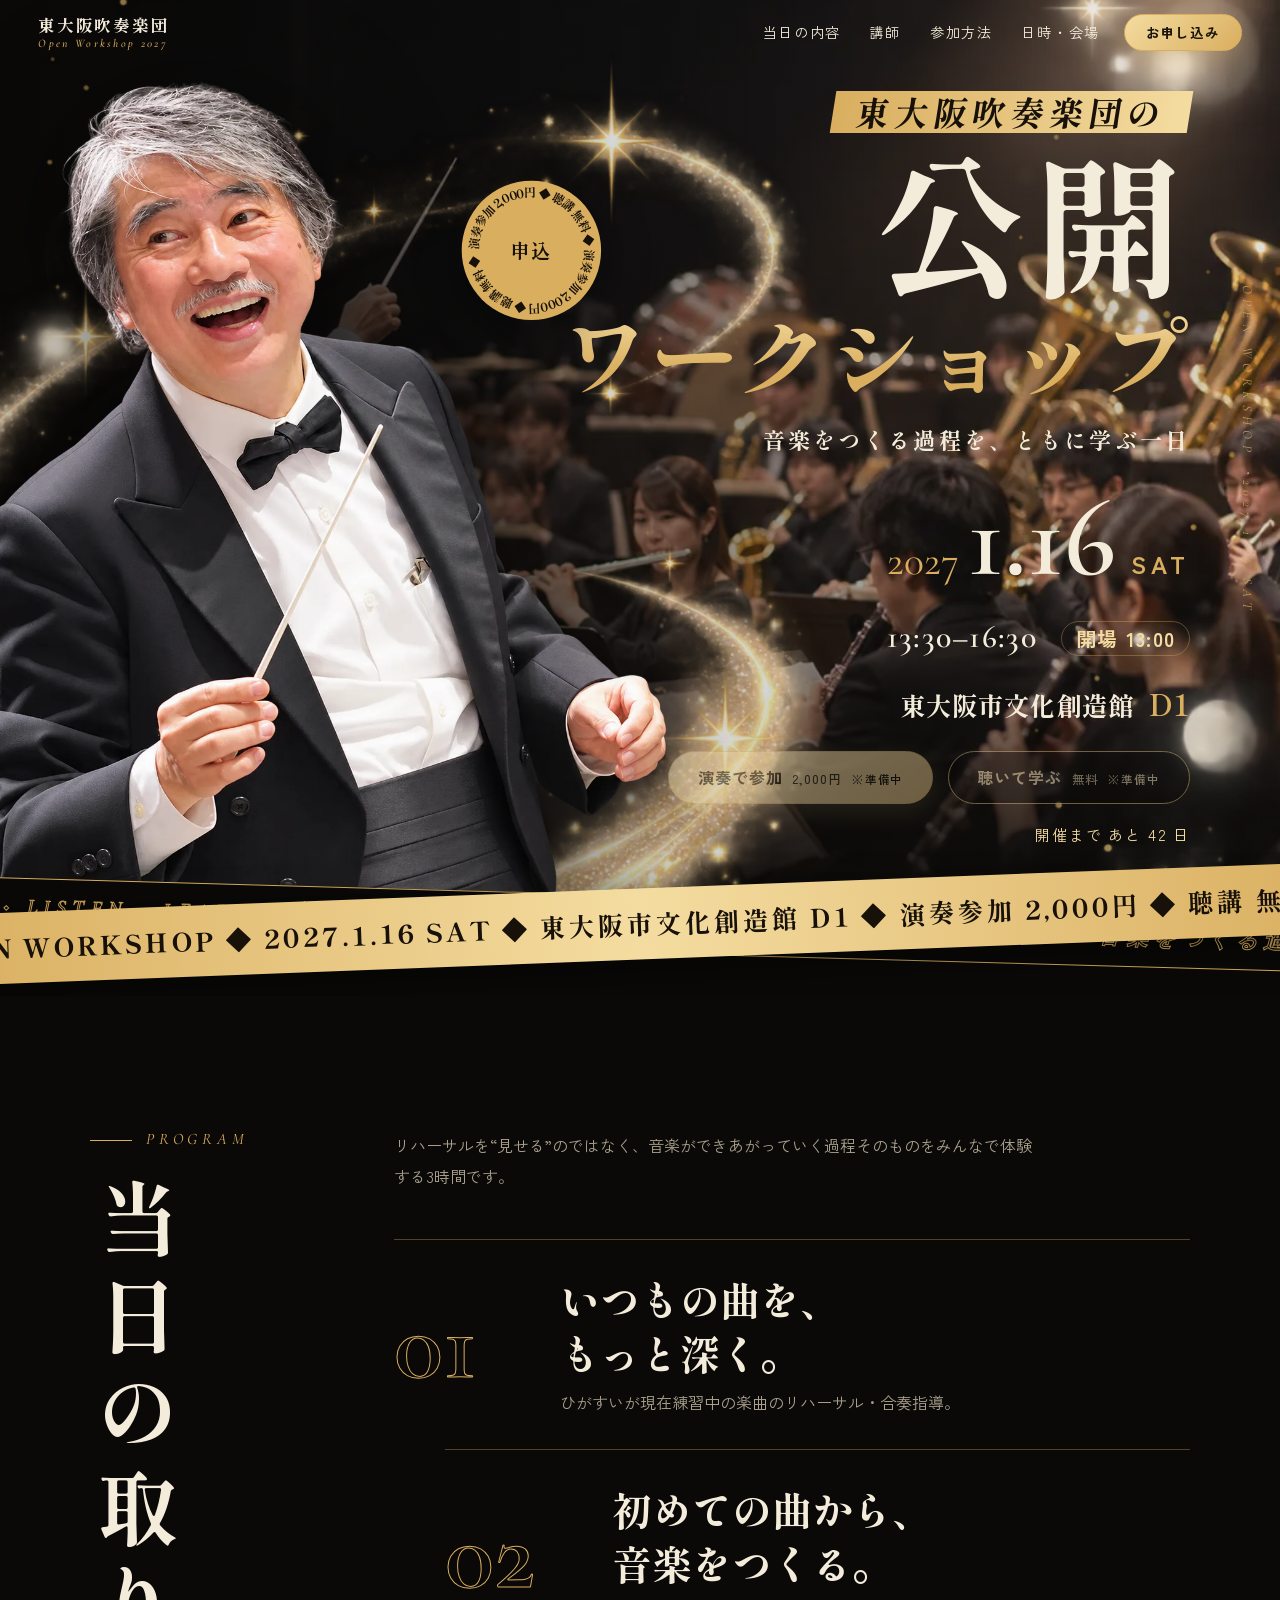
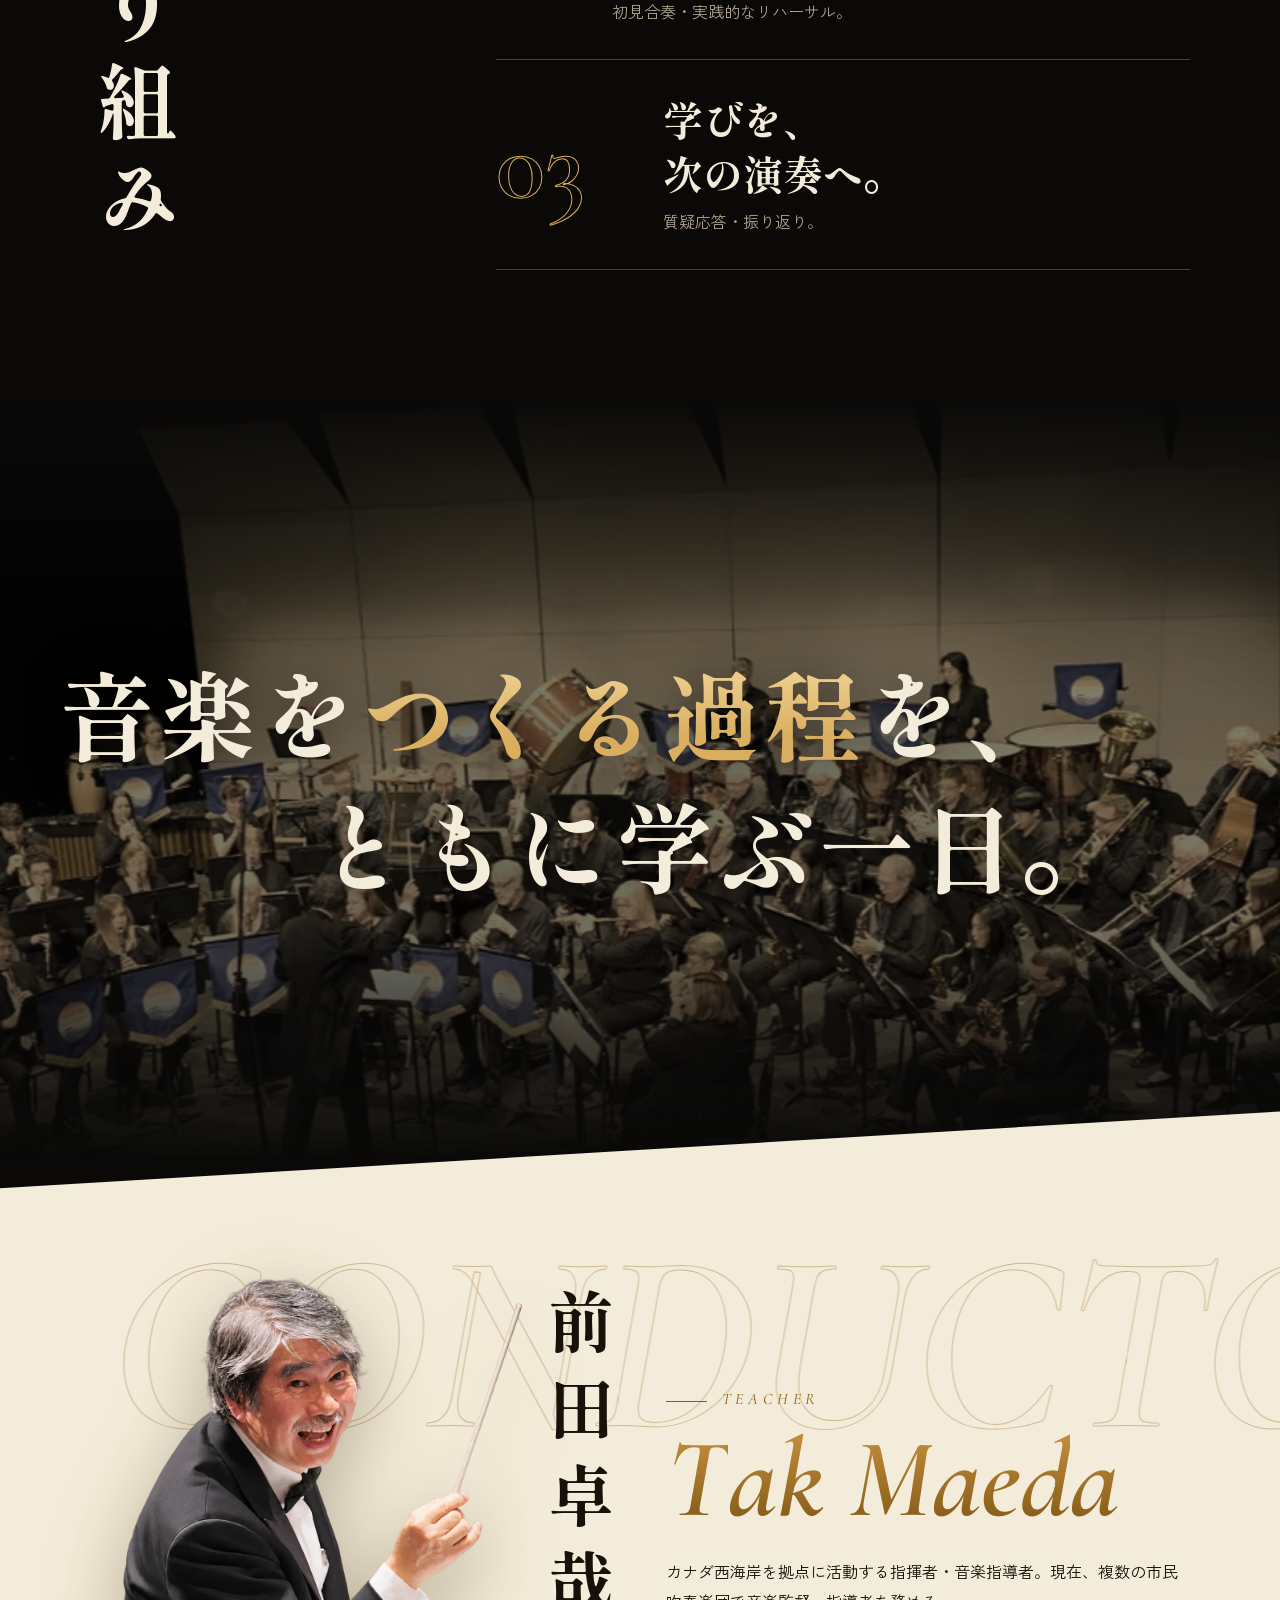
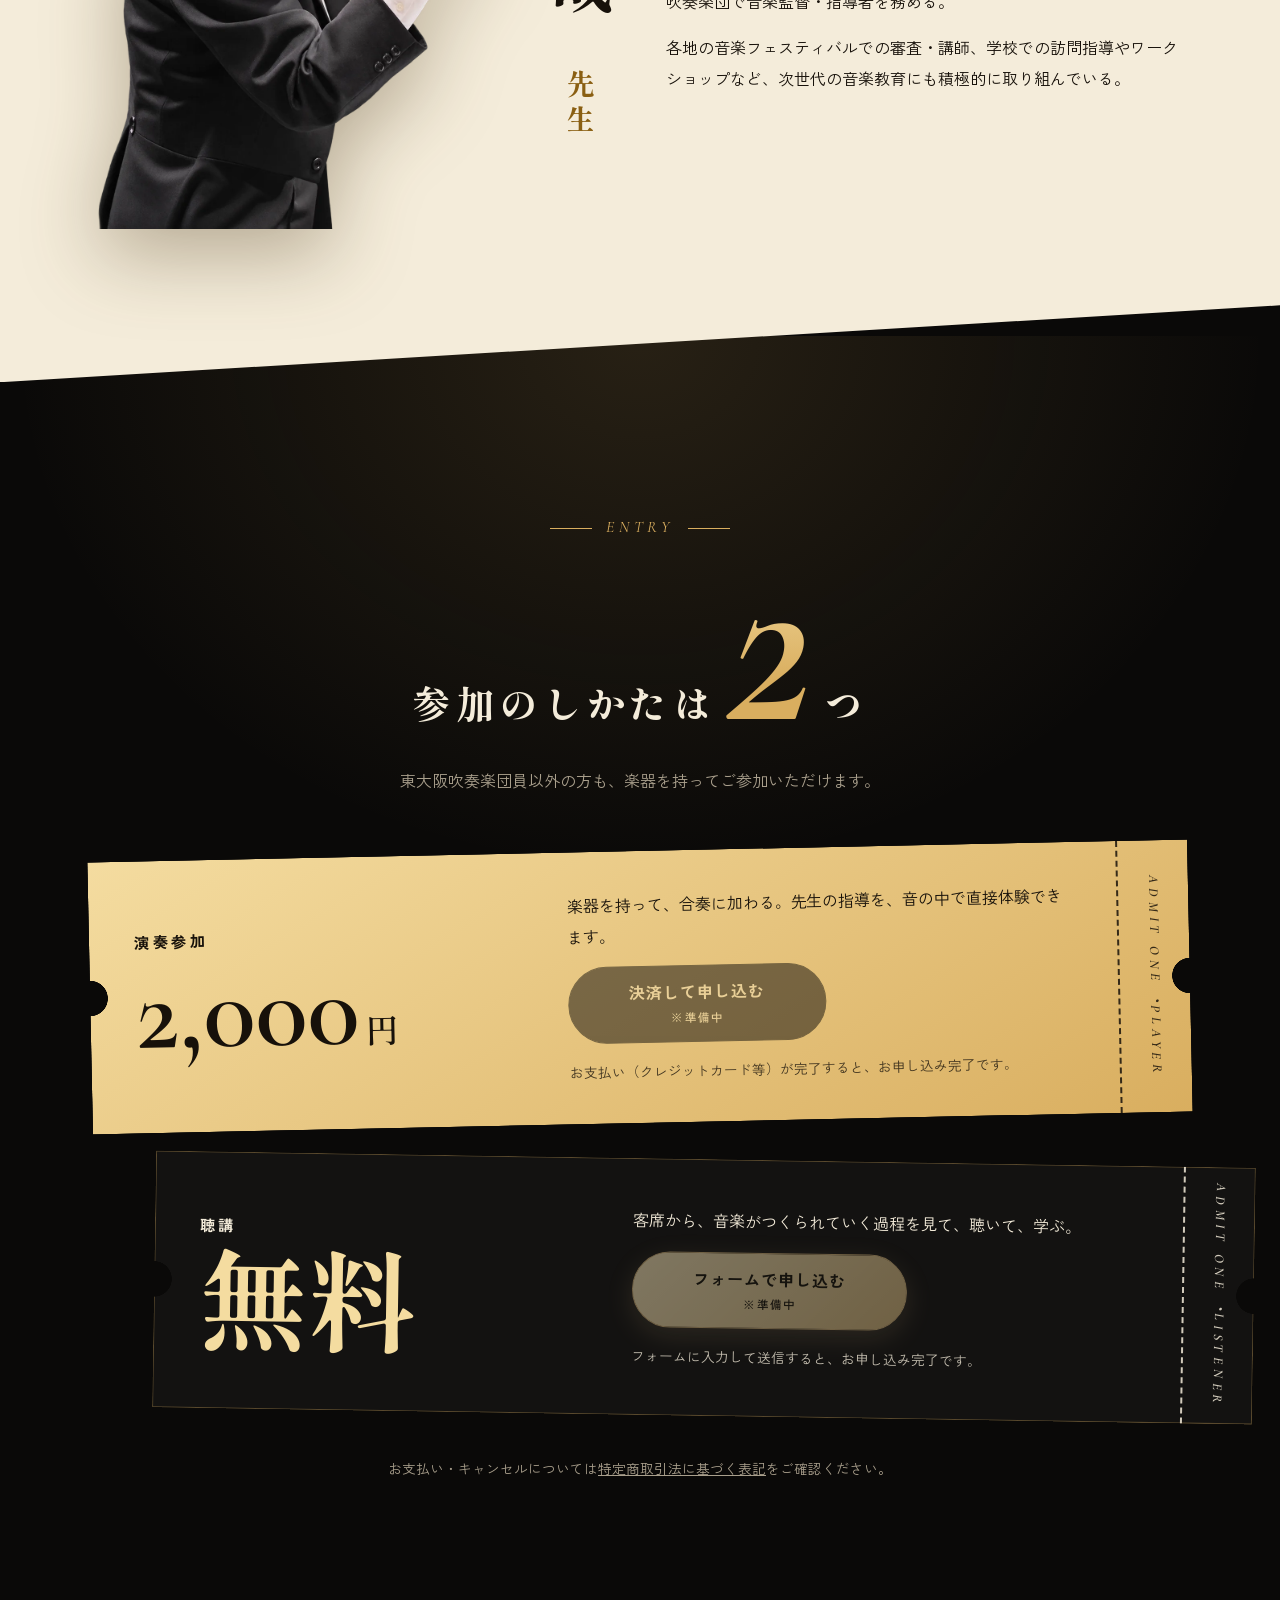
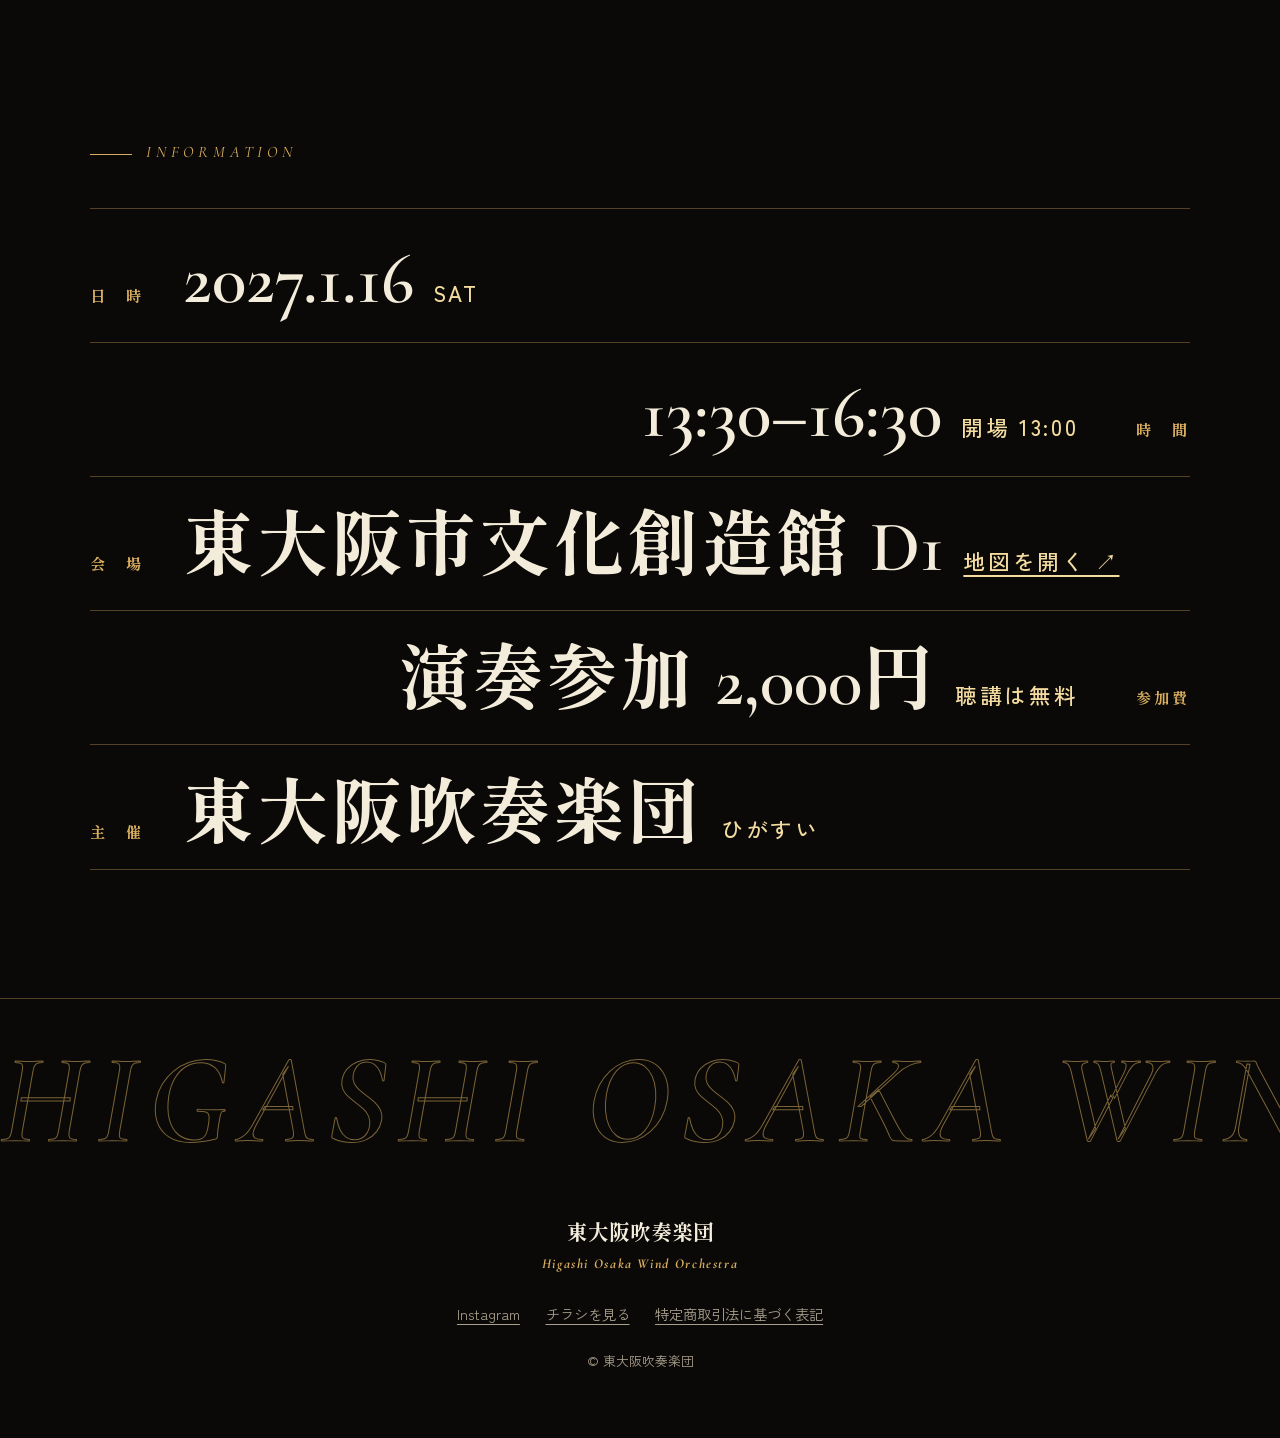
==== commit d6dcb720: "文字の並べ方と動きを刷新（縦書き見出し・1文字ずつ出現・左右に流れる文字・巨大数字・交互配置） Co-Authored-By: Claude Sonnet 5.5 <noreply@anthropic" ====
--- a/index.html
+++ b/index.html
@@ -74,11 +74,11 @@
   <div class="hero__body">
     <div class="hero__head">
       <h1 class="hero__title">
-        <span class="hero__title-0">東大阪吹奏楽団の</span>
-        <span class="hero__title-1">公開</span>
-        <span class="hero__title-2">ワークショップ</span>
+        <span class="hero__title-0" data-split>東大阪吹奏楽団の</span>
+        <span class="hero__title-1" data-split>公開</span>
+        <span class="hero__title-2" data-split>ワークショップ</span>
       </h1>
-      <p class="hero__catch">音楽をつくる過程を、<br class="sp">ともに学ぶ一日</p>
+      <p class="hero__catch" data-split>音楽をつくる過程を、<br class="sp">ともに学ぶ一日</p>
     </div>
 
     <div class="hero__foot">
@@ -104,62 +104,72 @@
   <div class="band band--a"><div class="ticker"><span>OPEN WORKSHOP ◆ 2027.1.16 SAT ◆ 東大阪市文化創造館 D1 ◆ 演奏参加 2,000円 ◆ 聴講 無料 ◆&nbsp;</span></div></div>
 </div>
 
-<!-- ========== 当日の取り組み ========== -->
+<!-- ========== 当日の取り組み（縦書き見出しが左に固定される） ========== -->
 <section class="sec program" id="program">
-  <div class="wrap">
-    <p class="label reveal">PROGRAM</p>
-    <h2 class="h2 reveal">当日の取り組み</h2>
-    <p class="lead reveal">リハーサルを“見せる”のではなく、音楽ができあがっていく過程そのものをみんなで体験する3時間です。</p>
-
-    <ol class="rows">
-      <li class="row reveal">
-        <span class="row__num">01</span>
-        <h3>いつもの曲を、<br>もっと深く。</h3>
-        <p>ひがすいが現在練習中の楽曲のリハーサル・合奏指導。</p>
-      </li>
-      <li class="row reveal">
-        <span class="row__num">02</span>
-        <h3>初めての曲から、<br>音楽をつくる。</h3>
-        <p>初見合奏・実践的なリハーサル。</p>
-      </li>
-      <li class="row reveal">
-        <span class="row__num">03</span>
-        <h3>学びを、<br>次の演奏へ。</h3>
-        <p>質疑応答・振り返り。</p>
-      </li>
-    </ol>
-  </div>
-</section>
-
-<!-- ========== 大きなひとこと（写真） ========== -->
+  <div class="wrap program__grid">
+    <div class="program__side">
+      <p class="label">PROGRAM</p>
+      <h2 class="program__title" data-split>当日の取り組み</h2>
+    </div>
+    <div class="program__main">
+      <p class="lead reveal">リハーサルを“見せる”のではなく、音楽ができあがっていく過程そのものをみんなで体験する3時間です。</p>
+      <ol class="rows">
+        <li class="row reveal">
+          <span class="row__num">01</span>
+          <h3>いつもの曲を、<br>もっと深く。</h3>
+          <p>ひがすいが現在練習中の楽曲のリハーサル・合奏指導。</p>
+        </li>
+        <li class="row reveal">
+          <span class="row__num">02</span>
+          <h3>初めての曲から、<br>音楽をつくる。</h3>
+          <p>初見合奏・実践的なリハーサル。</p>
+        </li>
+        <li class="row reveal">
+          <span class="row__num">03</span>
+          <h3>学びを、<br>次の演奏へ。</h3>
+          <p>質疑応答・振り返り。</p>
+        </li>
+      </ol>
+    </div>
+  </div>
+</section>
+
+<!-- ========== 大きなひとこと（2行が左右逆向きに流れる） ========== -->
 <section class="statement" aria-label="コンセプト">
   <div class="statement__imgwrap" aria-hidden="true">
     <img class="statement__img" data-speed=".18" src="assets/band.webp" alt="" loading="lazy">
   </div>
-  <p class="statement__text reveal">音楽を<em>つくる過程</em>を、<br>ともに学ぶ一日。</p>
-</section>
-
-<!-- ========== 講師（生成り色の斜めブロック） ========== -->
+  <p class="statement__text">
+    <span class="statement__line" data-speed="-.1" data-axis="x" data-split>音楽を<em>つくる過程</em>を、</span>
+    <span class="statement__line" data-speed=".1" data-axis="x" data-split>ともに学ぶ一日。</span>
+  </p>
+</section>
+
+<!-- ========== 講師（生成り色の斜めブロック・名前は縦書き） ========== -->
 <section class="sec teacher" id="teacher">
   <div class="teacher__bgword" data-speed=".15" data-axis="x" aria-hidden="true">CONDUCTOR CONDUCTOR</div>
   <div class="wrap teacher__grid">
-    <img class="teacher__photo reveal" src="assets/maeda-baton.webp" alt="タクトを振る前田卓哉先生" width="1122" height="1402" loading="lazy">
+    <div class="teacher__visual">
+      <img class="teacher__photo reveal" src="assets/maeda-baton.webp" alt="タクトを振る前田卓哉先生" width="1122" height="1402" loading="lazy">
+      <h2 class="teacher__namev" data-split>前田卓哉<small>先生</small></h2>
+    </div>
     <div class="teacher__text">
       <p class="label reveal">TEACHER</p>
-      <p class="teacher__en reveal">Tak Maeda</p>
-      <h2 class="teacher__name reveal">前田 卓哉<small>先生</small></h2>
+      <p class="teacher__en" data-split>Tak Maeda</p>
       <p class="reveal">カナダ西海岸を拠点に活動する指揮者・音楽指導者。現在、複数の市民吹奏楽団で音楽監督・指導者を務める。</p>
       <p class="reveal">各地の音楽フェスティバルでの審査・講師、学校での訪問指導やワークショップなど、次世代の音楽教育にも積極的に取り組んでいる。</p>
     </div>
   </div>
 </section>
 
-<!-- ========== 参加方法（チケット） ========== -->
+<!-- ========== 参加方法（巨大な「2」・チケット） ========== -->
 <section class="sec entry" id="entry">
   <div class="wrap">
-    <p class="label reveal">ENTRY</p>
-    <h2 class="h2 reveal">参加のしかたは2つ</h2>
-    <p class="lead reveal">東大阪吹奏楽団員以外の方も、楽器を持ってご参加いただけます。</p>
+    <div class="entry__head">
+      <p class="label reveal">ENTRY</p>
+      <h2 class="entry__title" data-split>参加のしかたは<b class="entry__two">2</b>つ</h2>
+      <p class="lead reveal">東大阪吹奏楽団員以外の方も、楽器を持ってご参加いただけます。</p>
+    </div>
 
     <div class="tickets">
       <article class="plan plan--perform reveal">
@@ -193,29 +203,23 @@
   </div>
 </section>
 
-<!-- ========== 日時・会場 ========== -->
+<!-- ========== 日時・会場（巨大な文字を左右交互に） ========== -->
 <section class="sec info" id="info">
   <div class="wrap">
+    <h2 class="sr">日時・会場</h2>
     <p class="label reveal">INFORMATION</p>
-    <h2 class="h2 reveal">日時・会場</h2>
-
-    <div class="info__wrap reveal">
-      <div class="info__date">
-        <small>2027</small>
-        <b>1.16</b>
-        <i>SAT</i>
-      </div>
-      <dl class="info__list">
-        <div><dt>時間</dt><dd>13:30–16:30（開場 13:00）</dd></div>
-        <div><dt>会場</dt><dd>東大阪市文化創造館 D1<br><a class="link" href="https://www.google.com/maps/search/?api=1&query=東大阪市文化創造館" target="_blank" rel="noopener">地図を開く ↗</a></dd></div>
-        <div><dt>参加費</dt><dd>演奏参加 2,000円　／　聴講 無料</dd></div>
-        <div><dt>主催</dt><dd>東大阪吹奏楽団（ひがすい）</dd></div>
-      </dl>
-    </div>
+    <ul class="bigrows">
+      <li class="bigrow reveal"><span class="bigrow__k">日　時</span><span class="bigrow__v"><span class="en">2027.1.16</span><small>SAT</small></span></li>
+      <li class="bigrow reveal"><span class="bigrow__k">時　間</span><span class="bigrow__v"><span class="en">13:30–16:30</span><small>開場 13:00</small></span></li>
+      <li class="bigrow reveal"><span class="bigrow__k">会　場</span><span class="bigrow__v">東大阪市文化創造館 <span class="en">D1</span><small><a class="link" href="https://www.google.com/maps/search/?api=1&query=東大阪市文化創造館" target="_blank" rel="noopener">地図を開く ↗</a></small></span></li>
+      <li class="bigrow reveal"><span class="bigrow__k">参加費</span><span class="bigrow__v">演奏参加 <span class="en">2,000</span>円<small>聴講は無料</small></span></li>
+      <li class="bigrow reveal"><span class="bigrow__k">主　催</span><span class="bigrow__v">東大阪吹奏楽団<small>ひがすい</small></span></li>
+    </ul>
   </div>
 </section>
 
 <footer class="footer">
+  <div class="footer__marquee" aria-hidden="true"><div class="ticker ticker--rev"><span>HIGASHI OSAKA WIND ORCHESTRA ◆&nbsp;</span></div></div>
   <div class="wrap footer__in">
     <p class="footer__name">東大阪吹奏楽団 <small>Higashi Osaka Wind Orchestra</small></p>
     <p class="footer__links">
--- a/style.css
+++ b/style.css
@@ -15,6 +15,8 @@
   --f-head: "Shippori Mincho B1", "Hiragino Mincho ProN", serif;   /* 見出し：明朝 */
   --f-body: "Zen Kaku Gothic New", "Hiragino Sans", sans-serif;    /* 本文：ゴシック */
   --f-en:   "Cormorant Garamond", serif;                           /* 英字・数字 */
+
+  --gold-grad: linear-gradient(180deg, var(--gold-hi), var(--gold) 70%);
 }
 
 *, *::before, *::after { box-sizing: border-box; }
@@ -28,6 +30,16 @@
 a { color: inherit; }
 .sp { display: none; }
 .wrap { width: min(1100px, 100% - 2.5rem); margin-inline: auto; position: relative; }
+.sr { position: absolute; width: 1px; height: 1px; overflow: hidden; clip: rect(0 0 0 0); white-space: nowrap; }   /* 読み上げ専用の見えない文字 */
+
+/* ---------- 1文字ずつ跳ね上がる文字（main.js が .ch を作る） ---------- */
+.ch {
+  display: inline-block; opacity: 0; transform: translateY(.7em) rotate(6deg); transform-origin: left bottom;
+  transition: opacity .6s ease, transform .9s cubic-bezier(.2,.8,.2,1);
+  transition-delay: calc(var(--d, 0s) + var(--i) * 45ms);
+}
+[data-split].is-in .ch { opacity: 1; transform: none; }
+.w { display: inline-block; white-space: nowrap; }
 
 /* ---------- ボタン ---------- */
 .btn {
@@ -43,8 +55,7 @@
 .btn--line:hover { background: rgba(217,174,95,.14); }
 .btn--dark { background: var(--black); color: var(--gold-hi); border-color: var(--black); }
 .btn--dark:hover { background: #000; box-shadow: 0 8px 24px rgba(0,0,0,.35); }
-.btn.is-pending { opacity: .5; pointer-events: none; filter: grayscale(.3); }
-.btn.is-pending { flex-wrap: wrap; }
+.btn.is-pending { opacity: .5; pointer-events: none; filter: grayscale(.3); flex-wrap: wrap; }
 .btn.is-pending::after { content: "※準備中"; flex-basis: 100%; text-align: center; font-size: .72em; font-weight: 500; }
 .hero__cta .btn.is-pending::after { flex-basis: auto; }
 
@@ -84,10 +95,11 @@
 
 .hero__body { flex: none; width: min(1100px, 100% - 2.5rem); margin: 0 auto; padding: 5.5rem 0 3rem; display: flex; flex-direction: column; justify-content: center; align-items: flex-end; text-align: right; gap: 1.4rem; }
 .hero__title { margin: 0; font-family: var(--f-head); font-weight: 800; line-height: 1.02; word-break: keep-all; }
-.hero__title-0 { display: inline-block; background: linear-gradient(90deg, var(--gold), var(--gold-hi)); color: var(--ink); padding: .12em .7em; font-size: clamp(1.05rem, 2.8vw, 2.1rem); letter-spacing: .14em; transform: skewX(-9deg); margin-bottom: .6rem; }
-.hero__title-1 { display: block; font-size: clamp(4.5rem, 12.5vw, 9.5rem); letter-spacing: .04em; color: var(--cream); }
-.hero__title-2 { display: block; font-size: clamp(2.4rem, 7.2vw, 5.6rem); background: linear-gradient(180deg, var(--gold-hi), var(--gold) 70%); -webkit-background-clip: text; background-clip: text; color: transparent; margin-top: .1em; }
-.hero__catch { margin: 1.2rem 0 0; font-family: var(--f-head); font-weight: 700; font-size: clamp(1rem, 2.2vw, 1.4rem); letter-spacing: .14em; }
+.hero__title-0 { --d: .1s; display: inline-block; background: linear-gradient(90deg, var(--gold), var(--gold-hi)); color: var(--ink); padding: .12em .7em; font-size: clamp(1.05rem, 2.8vw, 2.1rem); letter-spacing: .14em; transform: skewX(-9deg); margin-bottom: .6rem; }
+.hero__title-1 { --d: .3s; display: block; font-size: clamp(4.5rem, 12.5vw, 9.5rem); letter-spacing: .04em; color: var(--cream); }
+.hero__title-2 { --d: .6s; display: block; font-size: clamp(2.4rem, 7.2vw, 5.6rem); color: var(--gold); margin-top: .1em; }
+.hero__title-2 .ch { background: var(--gold-grad); -webkit-background-clip: text; background-clip: text; color: transparent; }
+.hero__catch { --d: 1.1s; margin: 1.2rem 0 0; font-family: var(--f-head); font-weight: 700; font-size: clamp(1rem, 2.2vw, 1.4rem); letter-spacing: .14em; }
 
 .hero__date { display: flex; align-items: baseline; justify-content: flex-end; gap: .5rem; }
 .hero__year { margin: 0; font-family: var(--f-en); font-size: clamp(1.6rem, 4vw, 2.6rem); color: var(--gold); }
@@ -129,31 +141,39 @@
 .sec { padding: clamp(4.5rem, 10vw, 8.5rem) 0; position: relative; }
 .label { margin: 0; font-family: var(--f-en); font-style: italic; letter-spacing: .3em; color: var(--gold); font-size: 1rem; }
 .label::before { content: ""; display: inline-block; width: 2.6rem; height: 1px; background: currentColor; vertical-align: middle; margin-right: .9rem; }
-.h2 { margin: .5rem 0 1rem; font-family: var(--f-head); font-weight: 800; font-size: clamp(2rem, 5.5vw, 3.6rem); line-height: 1.25; letter-spacing: .05em; }
 .lead { margin: 0; max-width: 40em; color: var(--muted); }
 
-/* ---------- 当日の取り組み：階段状にずらした横長の行 ---------- */
-.rows { list-style: none; margin: 4rem 0 0; padding: 0; }
-.row { position: relative; isolation: isolate; display: grid; grid-template-columns: clamp(7rem, 16vw, 14rem) 1.2fr 1fr; align-items: center; gap: clamp(1rem, 3vw, 3rem); padding: 2.2rem 0; border-top: 1px solid var(--line); }
+/* ---------- 当日の取り組み：縦書き見出しが左に固定され、右で行が流れていく ---------- */
+.program__grid { display: grid; grid-template-columns: minmax(9rem, 15rem) 1fr; gap: clamp(1.5rem, 5vw, 5rem); align-items: start; }
+.program__side { position: sticky; top: 6rem; }
+.program__title { margin: 1.4rem 0 0; writing-mode: vertical-rl; font-family: var(--f-head); font-weight: 800; font-size: clamp(2.6rem, min(6.4vw, 9.5vh), 5.4rem); line-height: 1.15; letter-spacing: .18em; word-break: keep-all; }
+.program__title .ch { transform: translateX(-.6em); }   /* 縦書きなので横から滑り込む */
+.program__title.is-in .ch { transform: none; }
+.program__main .lead { margin-bottom: 3rem; padding-top: .4rem; }
+.rows { list-style: none; margin: 0; padding: 0; }
+.row { position: relative; isolation: isolate; display: grid; grid-template-columns: clamp(5.5rem, 10vw, 9rem) 1fr; grid-template-areas: "num title" "num text"; column-gap: clamp(1rem, 3vw, 2.5rem); row-gap: .4rem; align-items: center; padding: 2rem 0; border-top: 1px solid var(--line); }
 .row:last-child { border-bottom: 1px solid var(--line); }
-.row:nth-child(2) { margin-left: clamp(0px, 7vw, 7rem); }
-.row:nth-child(3) { margin-left: clamp(0px, 14vw, 14rem); }
+.row:nth-child(2) { margin-left: clamp(0px, 4vw, 4rem); }
+.row:nth-child(3) { margin-left: clamp(0px, 8vw, 8rem); }
 .row::before { content: ""; position: absolute; inset: 0; z-index: -1; background: linear-gradient(90deg, rgba(217,174,95,.16), transparent 80%); transform: scaleX(0); transform-origin: left; transition: transform .8s cubic-bezier(.2,.7,.2,1); }
 .row.is-active::before { transform: scaleX(1); }
-.row__num { font-family: var(--f-en); font-weight: 600; font-size: clamp(4.5rem, 11vw, 9rem); line-height: 1; color: transparent; -webkit-text-stroke: 1px var(--gold); transition: color .6s; }
+.row__num { grid-area: num; font-family: var(--f-en); font-weight: 600; font-size: clamp(4.2rem, 8vw, 7rem); line-height: 1; color: transparent; -webkit-text-stroke: 1px var(--gold); transition: color .6s; }
 .row.is-active .row__num { color: var(--gold); }
-.row h3 { margin: 0; font-family: var(--f-head); font-weight: 800; font-size: clamp(1.5rem, 3.4vw, 2.7rem); line-height: 1.35; }
-.row p { margin: 0; color: var(--muted); }
-
-/* ---------- 大きなひとこと（写真） ---------- */
+.row h3 { grid-area: title; margin: 0; font-family: var(--f-head); font-weight: 800; font-size: clamp(1.5rem, 3.2vw, 2.5rem); line-height: 1.35; align-self: end; }
+.row p { grid-area: text; margin: 0; color: var(--muted); align-self: start; }
+
+/* ---------- 大きなひとこと（2行が左右逆向きに流れる） ---------- */
 .statement { position: relative; min-height: min(86svh, 760px); display: grid; place-items: center; overflow: hidden; isolation: isolate; text-align: center; padding: 6rem 1.25rem; }
 .statement__imgwrap { position: absolute; inset: 0; z-index: -2; overflow: hidden; }
 .statement__img { position: absolute; left: 0; top: -25%; width: 100%; height: 150%; max-width: none; object-fit: cover; filter: sepia(.55) brightness(.62) saturate(1.1); will-change: transform; }
 .statement::after { content: ""; position: absolute; inset: 0; z-index: -1; background: linear-gradient(180deg, var(--black), rgba(10,9,8,.2) 30%, rgba(10,9,8,.3) 70%, var(--black)); }
-.statement__text { margin: 0; font-family: var(--f-head); font-weight: 800; font-size: clamp(2.1rem, 7.6vw, 6.4rem); line-height: 1.35; letter-spacing: .06em; filter: drop-shadow(0 4px 24px rgba(0,0,0,.65)); word-break: keep-all; }
-.statement__text em { font-style: normal; background: linear-gradient(180deg, var(--gold-hi), var(--gold)); -webkit-background-clip: text; background-clip: text; color: transparent; }
-
-/* ---------- 講師：生成り色の斜めブロック ---------- */
+.statement__text { margin: 0; font-family: var(--f-head); font-weight: 800; font-size: clamp(1.9rem, 7.6vw, 6.4rem); line-height: 1.35; letter-spacing: .04em; filter: drop-shadow(0 4px 24px rgba(0,0,0,.65)); word-break: keep-all; }
+.statement__line { display: block; will-change: transform; white-space: nowrap; }
+.statement__line:nth-child(2) { --d: .5s; }
+.statement__text em { font-style: normal; color: var(--gold-hi); }
+.statement__text em .ch { background: var(--gold-grad); -webkit-background-clip: text; background-clip: text; color: transparent; }
+
+/* ---------- 講師：生成り色の斜めブロック（名前は縦書きで写真に重なる） ---------- */
 .teacher {
   --slant: clamp(1.8rem, 6vw, 5rem);
   position: relative; z-index: 2; overflow: hidden;
@@ -163,16 +183,27 @@
   margin-block: calc(var(--slant) * -.6);
 }
 .teacher__bgword { position: absolute; left: -2%; top: 12%; white-space: nowrap; font-family: var(--f-en); font-style: italic; font-weight: 600; font-size: clamp(6rem, 20vw, 17rem); line-height: 1; color: transparent; -webkit-text-stroke: 1px rgba(138,95,18,.35); pointer-events: none; will-change: transform; }
-.teacher__grid { display: grid; grid-template-columns: .95fr 1.05fr; gap: clamp(1.5rem, 5vw, 5rem); align-items: center; }
-.teacher__photo { width: 100%; max-width: 500px; filter: drop-shadow(0 24px 40px rgba(60,40,10,.35)); }
+.teacher__grid { display: grid; grid-template-columns: 1fr 1fr; gap: clamp(1rem, 4vw, 4rem); align-items: center; }
+.teacher__visual { position: relative; width: 100%; max-width: 540px; justify-self: center; }
+.teacher__photo { width: 86%; filter: drop-shadow(0 24px 40px rgba(60,40,10,.35)); }
+.teacher__namev { position: absolute; right: 0; top: 4%; margin: 0; writing-mode: vertical-rl; font-family: var(--f-head); font-weight: 800; font-size: clamp(2.4rem, 5.2vw, 4.6rem); line-height: 1; letter-spacing: .3em; color: var(--ink); }
+.teacher__namev small { font-size: .42em; color: var(--gold-deep); letter-spacing: .3em; margin-top: 1.2em; }
+.teacher__namev .ch { transform: translateX(-.5em); }
+.teacher__namev.is-in .ch { transform: none; }
 .teacher .label { color: var(--gold-deep); }
-.teacher__en { margin: .6rem 0 0; font-family: var(--f-en); font-style: italic; font-weight: 600; font-size: clamp(3.4rem, 9vw, 7rem); line-height: 1; background: linear-gradient(180deg, #c8943f, #7d5412); -webkit-background-clip: text; background-clip: text; color: transparent; }
-.teacher__name { margin: .2rem 0 1.5rem; font-family: var(--f-head); font-weight: 800; font-size: clamp(1.8rem, 4vw, 2.6rem); letter-spacing: .12em; }
-.teacher__name small { font-size: .5em; margin-left: .6em; color: var(--gold-deep); }
+.teacher__en { margin: .6rem 0 1.2rem; font-family: var(--f-en); font-style: italic; font-weight: 600; font-size: clamp(3.4rem, 9vw, 7rem); line-height: 1; color: #a8762a; }
+.teacher__en .ch { background: linear-gradient(180deg, #c8943f, #7d5412); -webkit-background-clip: text; background-clip: text; color: transparent; }
 .teacher__text p:not(.label):not(.teacher__en) { margin: 0 0 1rem; max-width: 34em; }
 
-/* ---------- 参加方法：チケット ---------- */
+/* ---------- 参加方法：巨大な「2」とチケット ---------- */
 .entry { background: radial-gradient(70% 60% at 50% 0%, rgba(217,174,95,.14), transparent 70%), var(--black); padding-top: calc(clamp(4.5rem, 10vw, 8.5rem) + 3rem); }
+.entry__head { text-align: center; }
+.entry__head .label::after { content: ""; display: inline-block; width: 2.6rem; height: 1px; background: currentColor; vertical-align: middle; margin-left: .9rem; }
+.entry__title { margin: .3rem 0 .6rem; font-family: var(--f-head); font-weight: 800; font-size: clamp(1.3rem, 3.6vw, 2.4rem); letter-spacing: .14em; line-height: 1; }
+.entry__two { display: inline-block; font-family: var(--f-en); font-style: italic; font-weight: 600; font-size: clamp(7rem, 22vw, 15rem); line-height: .8; margin: 0 .04em; letter-spacing: 0; vertical-align: baseline; }
+.entry__two .ch { background: var(--gold-grad); -webkit-background-clip: text; background-clip: text; color: transparent; transform: scale(.4) rotate(-12deg); }
+.entry__title.is-in .entry__two .ch { transform: none; }
+.entry__head .lead { margin-inline: auto; padding-top: 1rem; }
 .tickets { display: grid; gap: 2.2rem; margin-top: 3.5rem; }
 .plan {
   --n: 18px;
@@ -194,24 +225,27 @@
 .plan__note { margin: 0; font-size: .85rem; opacity: .8; }
 .plan__stub { border-left: 2px dashed currentColor; display: grid; place-items: center; padding: 1rem 0; opacity: .85; }
 .plan__stub span { writing-mode: vertical-rl; font-family: var(--f-en); font-style: italic; font-weight: 600; letter-spacing: .35em; font-size: .85rem; }
-.entry__legal { margin: 2.5rem 0 0; font-size: .85rem; color: var(--muted); }
-
-/* ---------- 日時・会場 ---------- */
-.info__wrap { display: grid; grid-template-columns: auto 1fr; margin-top: 3rem; border: 1px solid var(--line); }
-.info__date { background: linear-gradient(150deg, var(--gold-hi), var(--gold)); color: var(--ink); padding: 2rem clamp(1.5rem, 4vw, 3rem); text-align: center; font-family: var(--f-en); display: flex; flex-direction: column; justify-content: center; }
-.info__date small { font-size: 1.4rem; font-weight: 600; letter-spacing: .1em; }
-.info__date b { font-size: clamp(4.5rem, 10vw, 7.5rem); line-height: 1; font-weight: 600; }
-.info__date i { font-size: 1.1rem; letter-spacing: .4em; }
-.info__list { margin: 0; padding: 0 clamp(1rem, 3vw, 2.5rem); align-self: center; }
-.info__list > div { display: grid; grid-template-columns: 6rem 1fr; gap: 1rem; padding: 1.1rem 0; border-bottom: 1px solid var(--line); }
-.info__list > div:last-child { border-bottom: 0; }
-.info__list dt { font-family: var(--f-head); font-weight: 700; color: var(--gold); letter-spacing: .2em; }
-.info__list dd { margin: 0; font-size: 1.05rem; }
+.entry__legal { margin: 2.5rem 0 0; font-size: .85rem; color: var(--muted); text-align: center; }
+
+/* ---------- 日時・会場：巨大な文字を左右交互に ---------- */
+.info { overflow: hidden; }   /* 横からスライドして出る行が、画面の外にはみ出さないように */
+.bigrows { list-style: none; margin: 2.5rem 0 0; padding: 0; }
+.bigrow { display: flex; align-items: baseline; gap: clamp(1rem, 3vw, 2.5rem); padding: 1.3rem 0; border-top: 1px solid var(--line); transition: padding .4s cubic-bezier(.2,.7,.2,1), color .3s, opacity .9s ease, translate .9s cubic-bezier(.2,.7,.2,1); }
+.bigrow:last-child { border-bottom: 1px solid var(--line); }
+.bigrow:nth-child(even) { flex-direction: row-reverse; text-align: right; }
+.bigrow:hover { color: var(--gold-hi); padding-left: 1.4rem; }
+.bigrow:nth-child(even):hover { padding-left: 0; padding-right: 1.4rem; }
+.bigrow__k { flex: none; font-family: var(--f-head); font-weight: 700; color: var(--gold); letter-spacing: .2em; font-size: .95rem; white-space: nowrap; }
+.bigrow__v { font-family: var(--f-head); font-weight: 800; font-size: clamp(1.6rem, 5.6vw, 4.6rem); line-height: 1.15; letter-spacing: .03em; }
+.bigrow__v .en { font-family: var(--f-en); font-weight: 600; letter-spacing: 0; }
+.bigrow__v small { font-family: var(--f-body); font-size: .3em; font-weight: 500; color: var(--gold-hi); letter-spacing: .12em; margin-inline: .9em; white-space: nowrap; }
 .link { color: var(--gold-hi); text-underline-offset: .25em; }
 
 /* ---------- フッター ---------- */
-.footer { border-top: 1px solid var(--line); padding: 3rem 0 4rem; text-align: center; color: var(--muted); }
-.footer__name { margin: 0; font-family: var(--f-head); font-weight: 700; font-size: 1.3rem; color: var(--cream); }
+.footer { border-top: 1px solid var(--line); padding: 0 0 4rem; text-align: center; color: var(--muted); overflow: hidden; }
+.footer__marquee { overflow: hidden; padding: 2rem 0 1.5rem; }
+.footer__marquee .ticker { font-family: var(--f-en); font-style: italic; font-weight: 600; font-size: clamp(3rem, 10vw, 8rem); line-height: 1.1; letter-spacing: .08em; color: transparent; -webkit-text-stroke: 1px rgba(217,174,95,.55); animation-duration: 80s; }
+.footer__name { margin: 1rem 0 0; font-family: var(--f-head); font-weight: 700; font-size: 1.3rem; color: var(--cream); }
 .footer__name small { display: block; font-family: var(--f-en); font-style: italic; font-size: .85rem; letter-spacing: .12em; color: var(--gold); }
 .footer__links { display: flex; flex-wrap: wrap; gap: .4rem 1.6rem; justify-content: center; margin: 1.4rem 0; font-size: .9rem; }
 .footer__links a { text-underline-offset: .25em; }
@@ -222,6 +256,9 @@
 .reveal.is-in { opacity: 1; translate: 0 0; }
 .row.reveal:nth-child(2) { transition-delay: .1s; }
 .row.reveal:nth-child(3) { transition-delay: .2s; }
+.bigrow.reveal:nth-child(even) { translate: 40px 0; }
+.bigrow.reveal:nth-child(odd)  { translate: -40px 0; }
+.bigrow.reveal.is-in { translate: 0 0; }
 
 /* ============================================================
    スマホ・タブレット
@@ -257,14 +294,22 @@
 
   .ticker-wrap { height: 7.5rem; margin-top: -2rem; }
 
-  .rows { margin-top: 3rem; }
-  .row { grid-template-columns: 4.2rem 1fr; gap: .4rem 1rem; padding: 1.6rem 0; }
+  /* 縦書き見出しは、スマホでは横書きに戻して固定をやめる */
+  .program__grid { grid-template-columns: 1fr; gap: 1.5rem; }
+  .program__side { position: static; }
+  .program__title { writing-mode: horizontal-tb; font-size: clamp(2.4rem, 11vw, 3.4rem); letter-spacing: .06em; margin-top: .6rem; }
+  .program__title .ch { transform: translateY(.7em) rotate(6deg); }
+  .program__title.is-in .ch { transform: none; }
+  .program__main .lead { margin-bottom: 2rem; }
+  .row { grid-template-columns: 4rem 1fr; padding: 1.6rem 0; }
   .row:nth-child(2), .row:nth-child(3) { margin-left: 0; }
-  .row__num { font-size: 3.6rem; grid-row: span 2; align-self: start; }
-  .row p { grid-column: 2; }
+  .row__num { font-size: 3.4rem; }
+
+  .statement__text { font-size: clamp(1.7rem, 7.4vw, 2.6rem); }
 
   .teacher__grid { grid-template-columns: 1fr; }
-  .teacher__photo { max-width: 320px; margin: 0 auto; }
+  .teacher__visual { max-width: 340px; }
+  .teacher__namev { font-size: 2.3rem; right: -.4rem; top: 2%; }
 
   .plan { grid-template-columns: 1fr 3rem; --n: 14px; }
   .plan__main { grid-column: 1; padding-bottom: .4rem; }
@@ -273,11 +318,10 @@
   .plan--perform { transform: rotate(-.6deg); }
   .plan--listen { transform: rotate(.5deg); }
 
-  .info__wrap { grid-template-columns: 1fr; }
-  .info__date { flex-direction: row; align-items: baseline; justify-content: center; gap: .8rem; padding: 1.2rem; }
-  .info__date b { font-size: 4rem; }
-  .info__list > div { grid-template-columns: 4.5rem 1fr; }
-  .info__list { padding: .6rem 1.2rem; }
+  .bigrow { flex-direction: column; align-items: flex-start; gap: .2rem; padding: 1.1rem 0; }
+  .bigrow:nth-child(even) { flex-direction: column; align-items: flex-end; }
+  .bigrow__v { font-size: clamp(1.7rem, 8.4vw, 2.6rem); }
+  .bigrow__v small { display: block; margin: .3rem 0 0; font-size: .42em; }
 }
 
 @media (max-width: 380px) {
@@ -286,15 +330,17 @@
 
 @media (prefers-reduced-motion: reduce) {
   *, *::before, *::after { animation: none !important; transition: none !important; }
-  .reveal { opacity: 1; translate: 0 0; }
+  .reveal, .bigrow.reveal:nth-child(even), .bigrow.reveal:nth-child(odd) { opacity: 1; translate: 0 0; }
+  .ch { opacity: 1; transform: none !important; }
   html { scroll-behavior: auto; }
 }
 
 /* ---------- 特商法ページ ---------- */
 .doc { padding: 5rem 0; }
 .doc h1 { font-family: var(--f-head); font-weight: 800; font-size: clamp(1.6rem, 4vw, 2.4rem); margin: 0 0 2rem; }
-.doc .info__list { padding: 0; border-top: 1px solid var(--line); }
-.doc .info__list > div { border-bottom: 1px solid var(--line); grid-template-columns: 9rem 1fr; }
-.doc .info__list > div:last-child { border-bottom: 1px solid var(--line); }
+.doc .info__list { margin: 0; padding: 0; border-top: 1px solid var(--line); }
+.doc .info__list > div { display: grid; grid-template-columns: 9rem 1fr; gap: 1rem; padding: 1.1rem 0; border-bottom: 1px solid var(--line); }
+.doc .info__list dt { font-family: var(--f-head); font-weight: 700; color: var(--gold); letter-spacing: .2em; }
+.doc .info__list dd { margin: 0; }
 .doc .todo { background: rgba(217,174,95,.18); color: var(--gold-hi); padding: 0 .3em; border-radius: 3px; }
 .doc__back { display: inline-block; margin-bottom: 2rem; color: var(--gold-hi); }
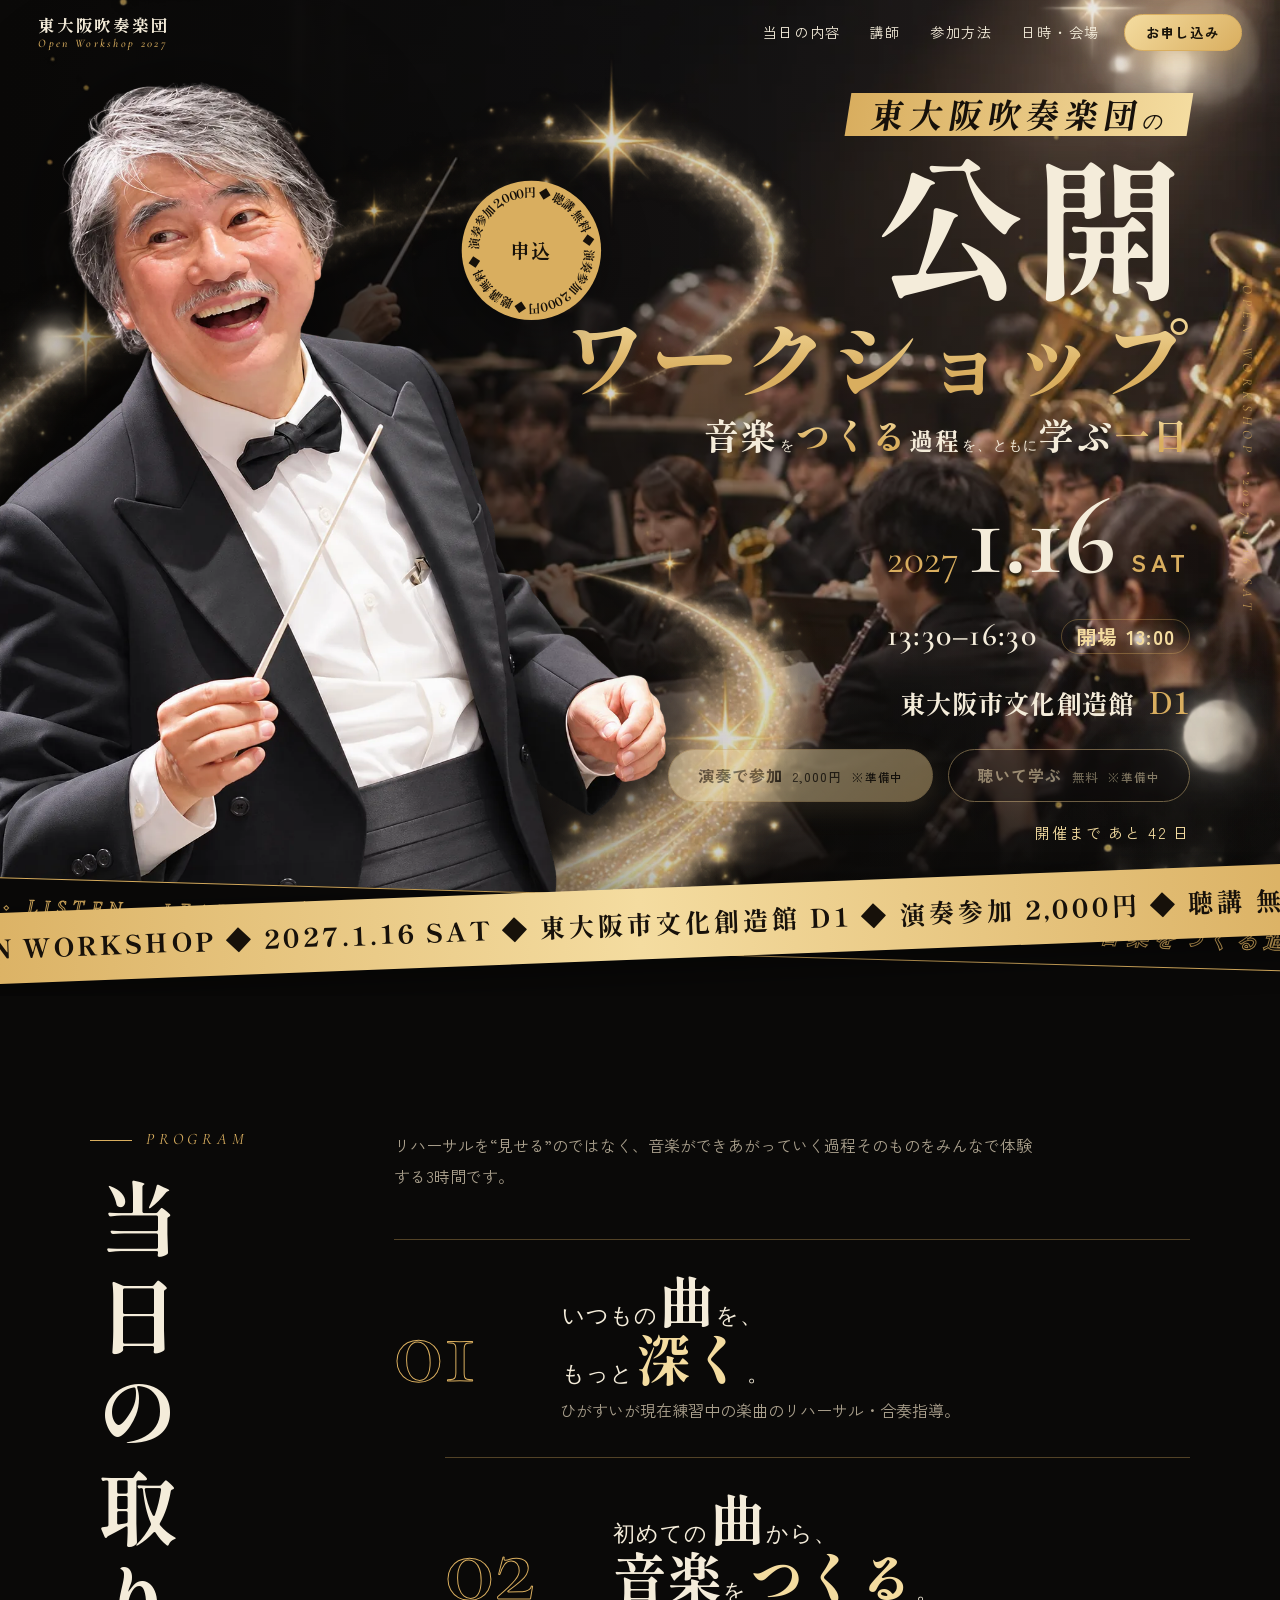
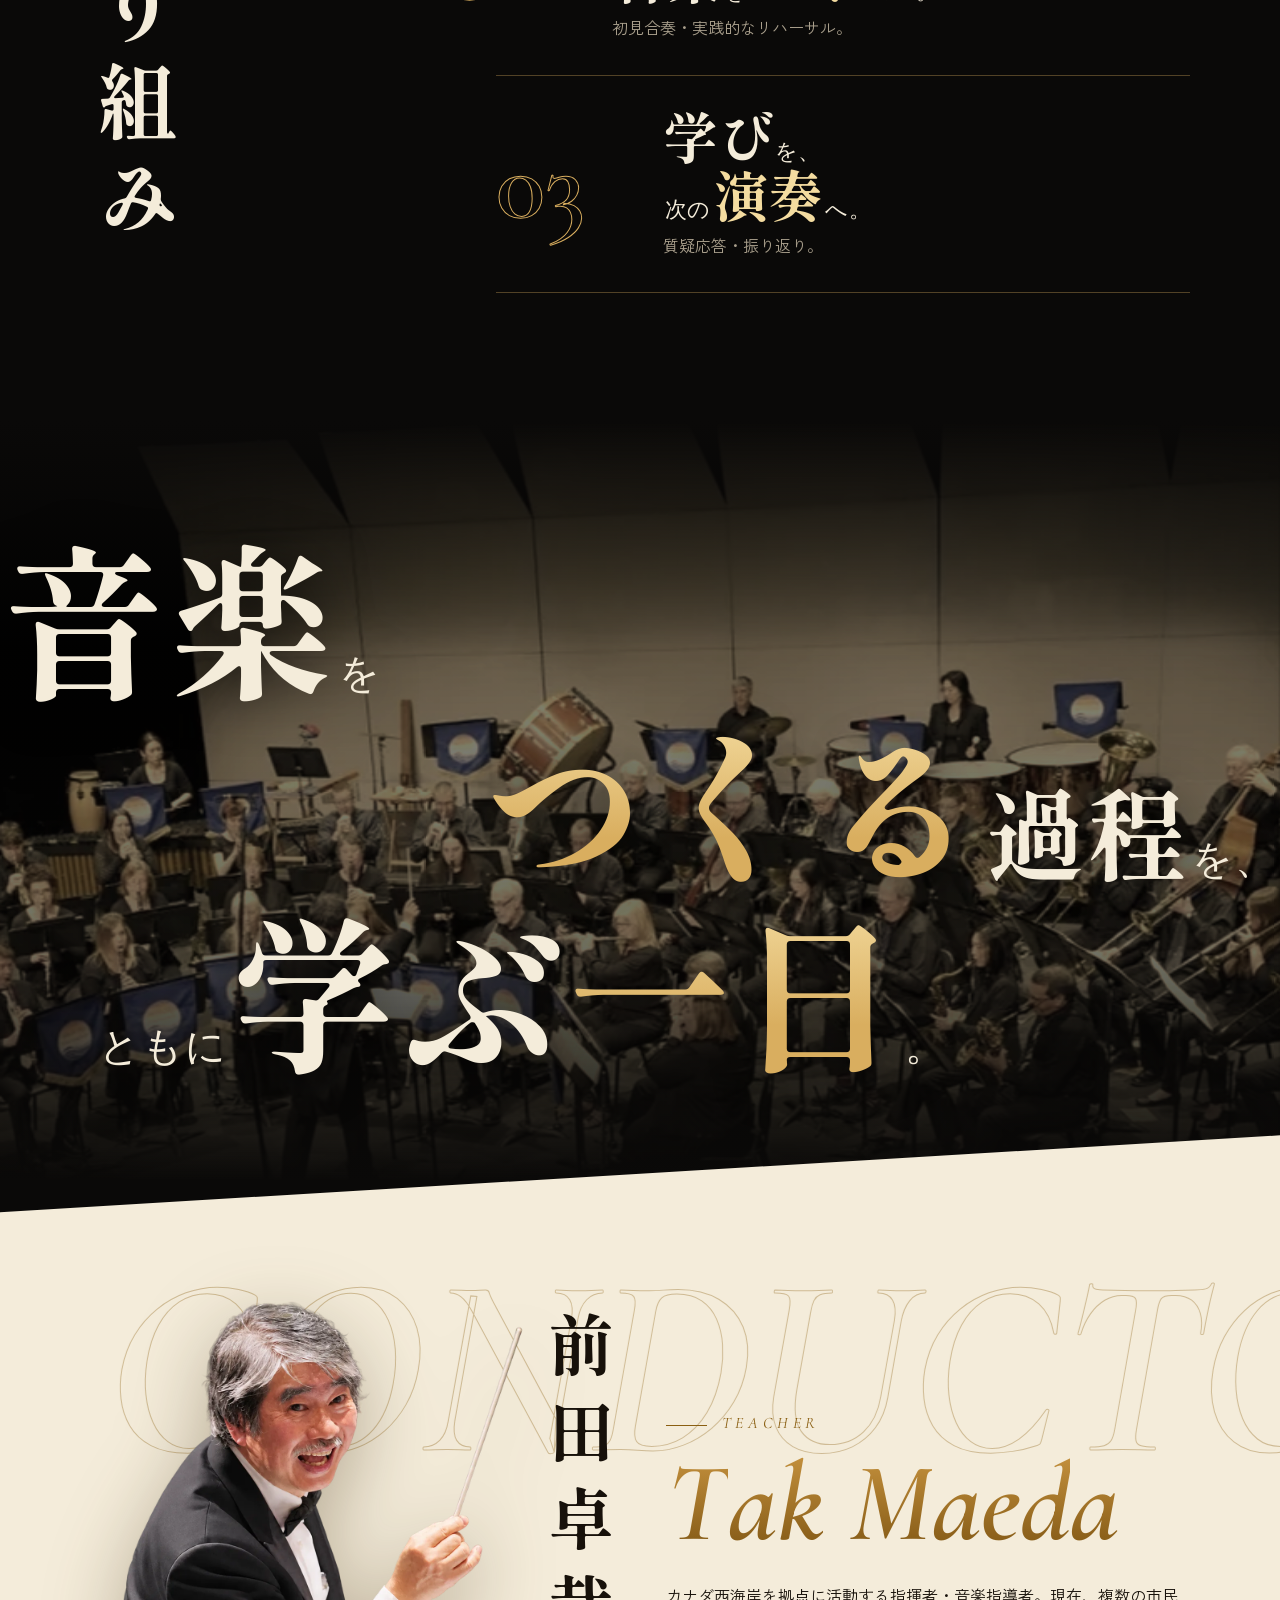
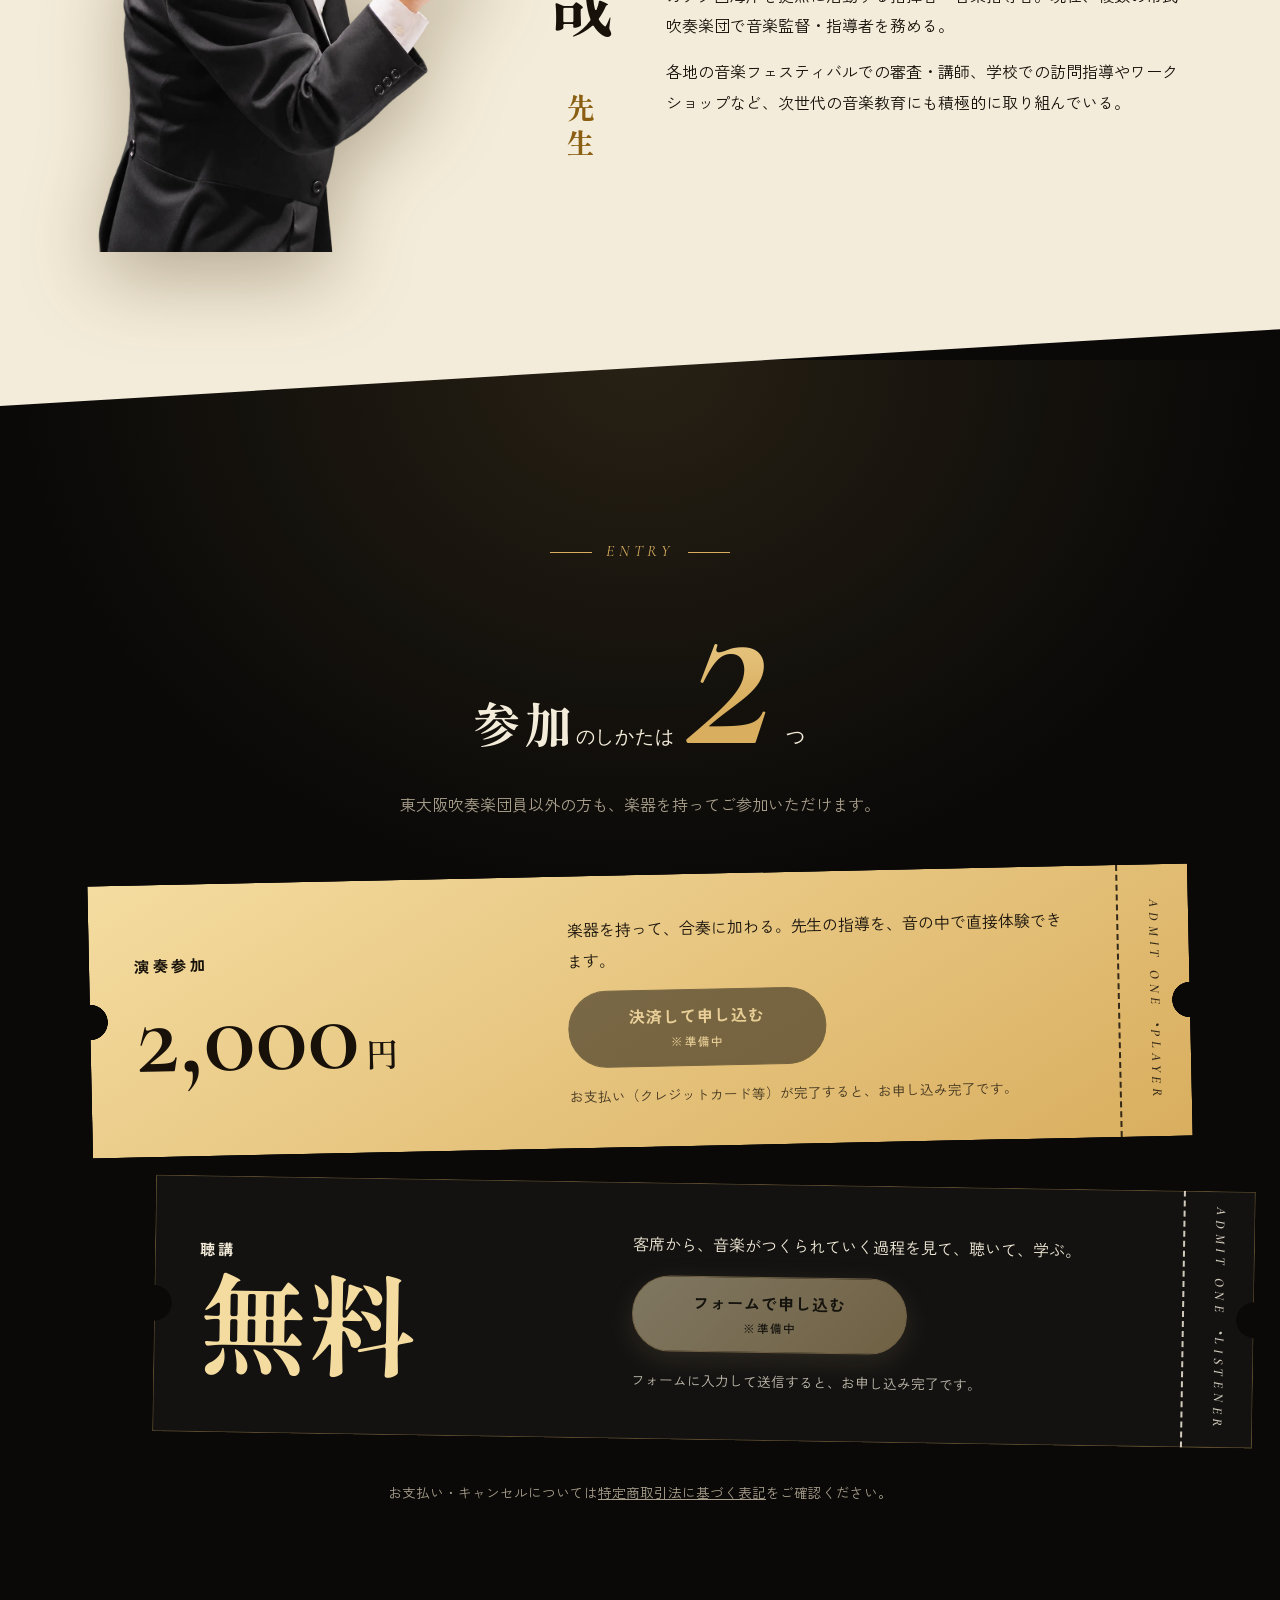
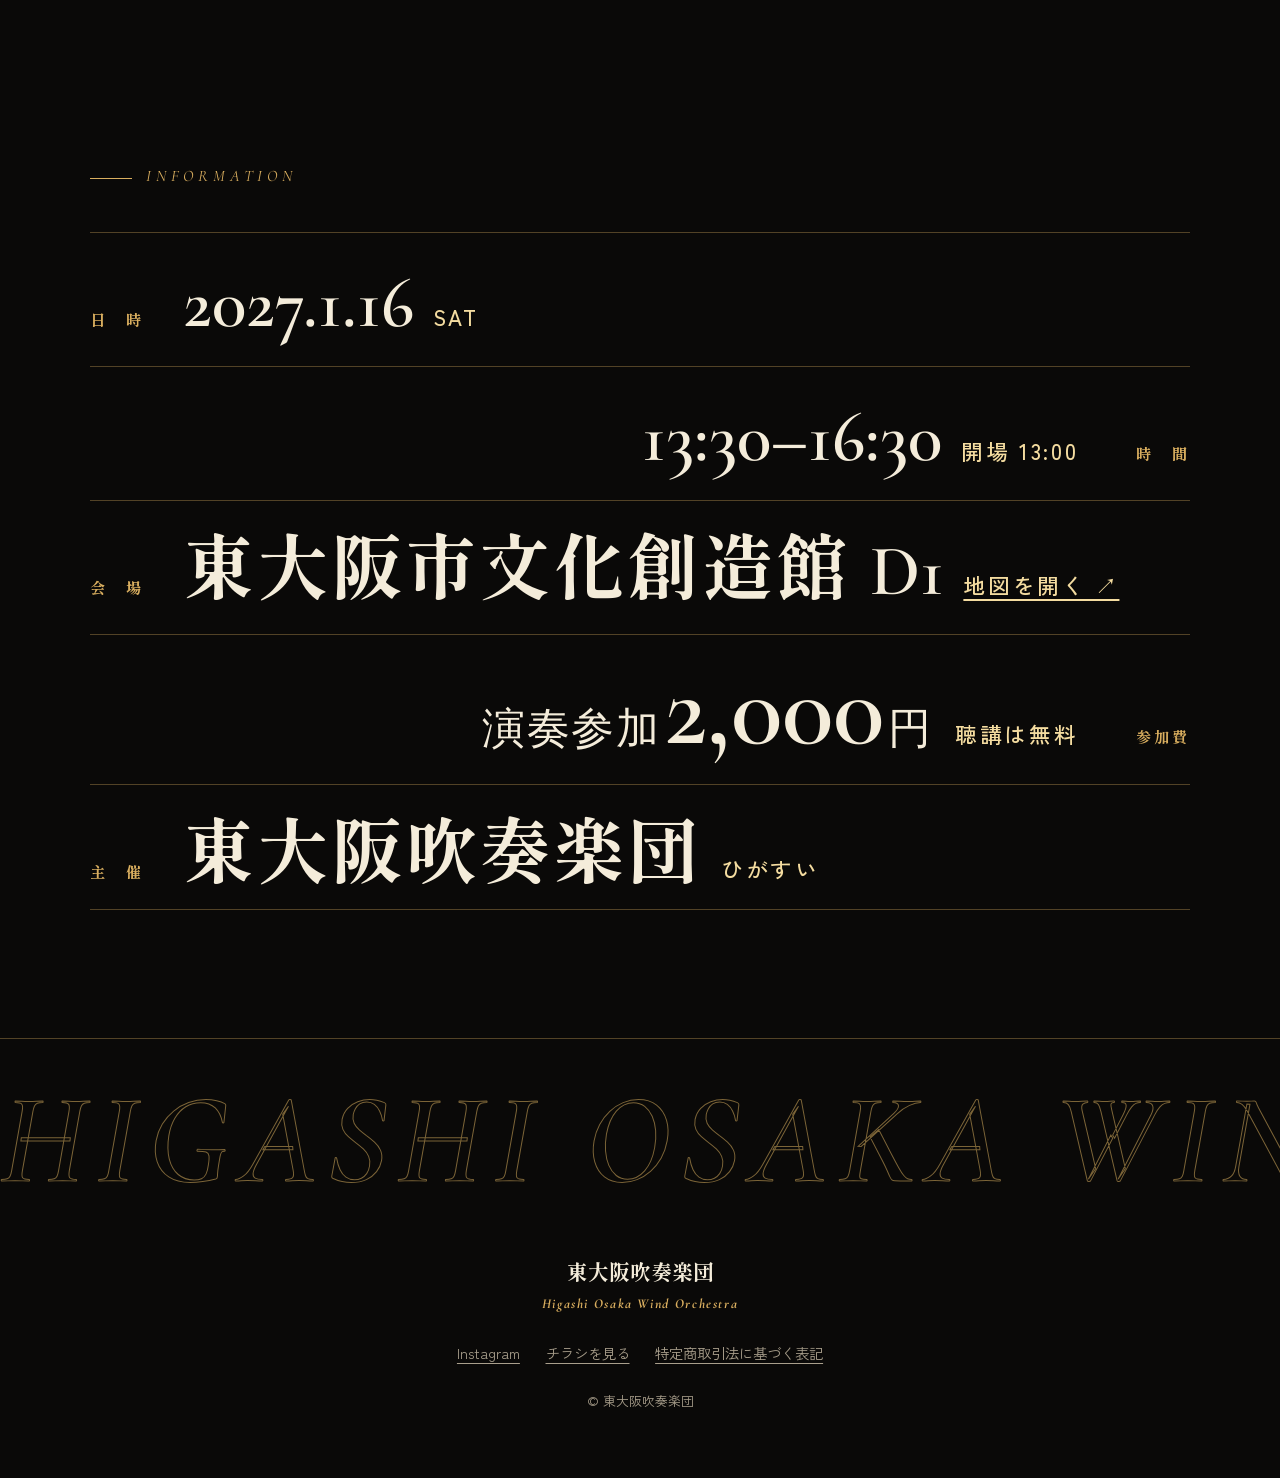
==== commit 216d2507: "v4: 文字の大小のメリハリ（重要語を大きく、助詞を小さく） Co-Authored-By: Claude Sonnet 5.5 <noreply@anthropic.com> Claude-Sess" ====
--- a/index.html
+++ b/index.html
@@ -74,11 +74,11 @@
   <div class="hero__body">
     <div class="hero__head">
       <h1 class="hero__title">
-        <span class="hero__title-0" data-split>東大阪吹奏楽団の</span>
+        <span class="hero__title-0" data-split>東大阪吹奏楽団<span class="s">の</span></span>
         <span class="hero__title-1" data-split>公開</span>
         <span class="hero__title-2" data-split>ワークショップ</span>
       </h1>
-      <p class="hero__catch" data-split>音楽をつくる過程を、<br class="sp">ともに学ぶ一日</p>
+      <p class="hero__catch" data-split><b class="k">音楽</b><span class="s">を</span><b class="k g">つくる</b>過程<span class="s">を、</span><br class="sp"><span class="s">ともに</span><b class="k">学ぶ</b><b class="k g">一日</b></p>
     </div>
 
     <div class="hero__foot">
@@ -116,17 +116,17 @@
       <ol class="rows">
         <li class="row reveal">
           <span class="row__num">01</span>
-          <h3>いつもの曲を、<br>もっと深く。</h3>
+          <h3><span class="s">いつもの</span><b class="k">曲</b><span class="s">を、</span><br><span class="s">もっと</span><b class="k g">深く</b><span class="s">。</span></h3>
           <p>ひがすいが現在練習中の楽曲のリハーサル・合奏指導。</p>
         </li>
         <li class="row reveal">
           <span class="row__num">02</span>
-          <h3>初めての曲から、<br>音楽をつくる。</h3>
+          <h3><span class="s">初めての</span><b class="k">曲</b><span class="s">から、</span><br><b class="k">音楽</b><span class="s">を</span><b class="k g">つくる</b><span class="s">。</span></h3>
           <p>初見合奏・実践的なリハーサル。</p>
         </li>
         <li class="row reveal">
           <span class="row__num">03</span>
-          <h3>学びを、<br>次の演奏へ。</h3>
+          <h3><b class="k">学び</b><span class="s">を、</span><br><span class="s">次の</span><b class="k g">演奏</b><span class="s">へ。</span></h3>
           <p>質疑応答・振り返り。</p>
         </li>
       </ol>
@@ -140,8 +140,9 @@
     <img class="statement__img" data-speed=".18" src="assets/band.webp" alt="" loading="lazy">
   </div>
   <p class="statement__text">
-    <span class="statement__line" data-speed="-.1" data-axis="x" data-split>音楽を<em>つくる過程</em>を、</span>
-    <span class="statement__line" data-speed=".1" data-axis="x" data-split>ともに学ぶ一日。</span>
+    <span class="statement__line" data-speed="-.12" data-axis="x" data-split><b class="kk">音楽</b><span class="s">を</span></span>
+    <span class="statement__line" data-speed=".12" data-axis="x" data-split><b class="kk g">つくる</b><b class="k">過程</b><span class="s">を、</span></span>
+    <span class="statement__line" data-speed="-.08" data-axis="x" data-split><span class="s">ともに</span><b class="kk">学ぶ</b><b class="kk g">一日</b><span class="s">。</span></span>
   </p>
 </section>
 
@@ -167,7 +168,7 @@
   <div class="wrap">
     <div class="entry__head">
       <p class="label reveal">ENTRY</p>
-      <h2 class="entry__title" data-split>参加のしかたは<b class="entry__two">2</b>つ</h2>
+      <h2 class="entry__title" data-split><b class="k">参加</b><span class="s">のしかたは</span><b class="entry__two">2</b><span class="s">つ</span></h2>
       <p class="lead reveal">東大阪吹奏楽団員以外の方も、楽器を持ってご参加いただけます。</p>
     </div>
 
@@ -212,7 +213,7 @@
       <li class="bigrow reveal"><span class="bigrow__k">日　時</span><span class="bigrow__v"><span class="en">2027.1.16</span><small>SAT</small></span></li>
       <li class="bigrow reveal"><span class="bigrow__k">時　間</span><span class="bigrow__v"><span class="en">13:30–16:30</span><small>開場 13:00</small></span></li>
       <li class="bigrow reveal"><span class="bigrow__k">会　場</span><span class="bigrow__v">東大阪市文化創造館 <span class="en">D1</span><small><a class="link" href="https://www.google.com/maps/search/?api=1&query=東大阪市文化創造館" target="_blank" rel="noopener">地図を開く ↗</a></small></span></li>
-      <li class="bigrow reveal"><span class="bigrow__k">参加費</span><span class="bigrow__v">演奏参加 <span class="en">2,000</span>円<small>聴講は無料</small></span></li>
+      <li class="bigrow reveal"><span class="bigrow__k">参加費</span><span class="bigrow__v"><span class="s">演奏参加</span><b class="k en">2,000</b><span class="s">円</span><small>聴講は無料</small></span></li>
       <li class="bigrow reveal"><span class="bigrow__k">主　催</span><span class="bigrow__v">東大阪吹奏楽団<small>ひがすい</small></span></li>
     </ul>
   </div>
--- a/style.css
+++ b/style.css
@@ -39,6 +39,13 @@
   transition-delay: calc(var(--d, 0s) + var(--i) * 45ms);
 }
 [data-split].is-in .ch { opacity: 1; transform: none; }
+
+/* ---------- 大小のメリハリ：大事な言葉は大きく、「の・を・は」は小さく ---------- */
+.k  { font-weight: 800; font-size: 1.5em; line-height: 1; }       /* 大事な言葉 */
+.kk { font-weight: 800; font-size: 2.5em; line-height: 1.12; }     /* いちばん大事な言葉 */
+.s  { font-size: .6em; font-weight: 500; letter-spacing: .04em; margin-inline: .08em; }   /* て・に・を・は */
+.g  { color: var(--gold-hi); }                                    /* 金色にする言葉 */
+.g .ch { background: var(--gold-grad); -webkit-background-clip: text; background-clip: text; color: transparent; }
 .w { display: inline-block; white-space: nowrap; }
 
 /* ---------- ボタン ---------- */
@@ -99,7 +106,7 @@
 .hero__title-1 { --d: .3s; display: block; font-size: clamp(4.5rem, 12.5vw, 9.5rem); letter-spacing: .04em; color: var(--cream); }
 .hero__title-2 { --d: .6s; display: block; font-size: clamp(2.4rem, 7.2vw, 5.6rem); color: var(--gold); margin-top: .1em; }
 .hero__title-2 .ch { background: var(--gold-grad); -webkit-background-clip: text; background-clip: text; color: transparent; }
-.hero__catch { --d: 1.1s; margin: 1.2rem 0 0; font-family: var(--f-head); font-weight: 700; font-size: clamp(1rem, 2.2vw, 1.4rem); letter-spacing: .14em; }
+.hero__catch { --d: 1.1s; margin: 1rem 0 0; font-family: var(--f-head); font-weight: 700; font-size: clamp(1rem, 2.1vw, 1.5rem); letter-spacing: .08em; line-height: 1.5; }
 
 .hero__date { display: flex; align-items: baseline; justify-content: flex-end; gap: .5rem; }
 .hero__year { margin: 0; font-family: var(--f-en); font-size: clamp(1.6rem, 4vw, 2.6rem); color: var(--gold); }
@@ -159,7 +166,7 @@
 .row.is-active::before { transform: scaleX(1); }
 .row__num { grid-area: num; font-family: var(--f-en); font-weight: 600; font-size: clamp(4.2rem, 8vw, 7rem); line-height: 1; color: transparent; -webkit-text-stroke: 1px var(--gold); transition: color .6s; }
 .row.is-active .row__num { color: var(--gold); }
-.row h3 { grid-area: title; margin: 0; font-family: var(--f-head); font-weight: 800; font-size: clamp(1.5rem, 3.2vw, 2.5rem); line-height: 1.35; align-self: end; }
+.row h3 { grid-area: title; margin: 0; font-family: var(--f-head); font-weight: 800; font-size: clamp(1.4rem, 3vw, 2.3rem); line-height: 1.25; align-self: end; }
 .row p { grid-area: text; margin: 0; color: var(--muted); align-self: start; }
 
 /* ---------- 大きなひとこと（2行が左右逆向きに流れる） ---------- */
@@ -167,11 +174,11 @@
 .statement__imgwrap { position: absolute; inset: 0; z-index: -2; overflow: hidden; }
 .statement__img { position: absolute; left: 0; top: -25%; width: 100%; height: 150%; max-width: none; object-fit: cover; filter: sepia(.55) brightness(.62) saturate(1.1); will-change: transform; }
 .statement::after { content: ""; position: absolute; inset: 0; z-index: -1; background: linear-gradient(180deg, var(--black), rgba(10,9,8,.2) 30%, rgba(10,9,8,.3) 70%, var(--black)); }
-.statement__text { margin: 0; font-family: var(--f-head); font-weight: 800; font-size: clamp(1.9rem, 7.6vw, 6.4rem); line-height: 1.35; letter-spacing: .04em; filter: drop-shadow(0 4px 24px rgba(0,0,0,.65)); word-break: keep-all; }
+.statement__text { width: min(1100px, 100%); margin: 0; font-family: var(--f-head); font-weight: 800; font-size: clamp(1.6rem, 5.2vw, 4.2rem); line-height: 1.12; letter-spacing: .03em; text-align: left; filter: drop-shadow(0 4px 24px rgba(0,0,0,.65)); word-break: keep-all; }
 .statement__line { display: block; will-change: transform; white-space: nowrap; }
-.statement__line:nth-child(2) { --d: .5s; }
-.statement__text em { font-style: normal; color: var(--gold-hi); }
-.statement__text em .ch { background: var(--gold-grad); -webkit-background-clip: text; background-clip: text; color: transparent; }
+.statement__line:nth-child(1) { text-align: left; }
+.statement__line:nth-child(2) { text-align: right; --d: .4s; }
+.statement__line:nth-child(3) { text-align: left; padding-left: 6%; --d: .8s; }
 
 /* ---------- 講師：生成り色の斜めブロック（名前は縦書きで写真に重なる） ---------- */
 .teacher {
@@ -199,7 +206,7 @@
 .entry { background: radial-gradient(70% 60% at 50% 0%, rgba(217,174,95,.14), transparent 70%), var(--black); padding-top: calc(clamp(4.5rem, 10vw, 8.5rem) + 3rem); }
 .entry__head { text-align: center; }
 .entry__head .label::after { content: ""; display: inline-block; width: 2.6rem; height: 1px; background: currentColor; vertical-align: middle; margin-left: .9rem; }
-.entry__title { margin: .3rem 0 .6rem; font-family: var(--f-head); font-weight: 800; font-size: clamp(1.3rem, 3.6vw, 2.4rem); letter-spacing: .14em; line-height: 1; }
+.entry__title { margin: .3rem 0 .6rem; font-family: var(--f-head); font-weight: 800; font-size: clamp(1.2rem, 3vw, 2rem); letter-spacing: .08em; line-height: 1; }
 .entry__two { display: inline-block; font-family: var(--f-en); font-style: italic; font-weight: 600; font-size: clamp(7rem, 22vw, 15rem); line-height: .8; margin: 0 .04em; letter-spacing: 0; vertical-align: baseline; }
 .entry__two .ch { background: var(--gold-grad); -webkit-background-clip: text; background-clip: text; color: transparent; transform: scale(.4) rotate(-12deg); }
 .entry__title.is-in .entry__two .ch { transform: none; }
@@ -279,7 +286,7 @@
   .hero__body { align-items: flex-start; text-align: left; justify-content: space-between; padding: 4.8rem 0 1.4rem; gap: 1rem; }
   .hero__title-1 { font-size: clamp(4rem, 22vw, 7rem); }
   .hero__title-2 { font-size: clamp(2.2rem, 11.6vw, 4.4rem); }
-  .hero__catch { margin-top: .8rem; font-size: 1rem; }
+  .hero__catch { margin-top: .8rem; font-size: 1.2rem; }
 
   .hero__date { justify-content: flex-start; }
   .hero__year { font-size: 1.4rem; }
@@ -305,7 +312,6 @@
   .row:nth-child(2), .row:nth-child(3) { margin-left: 0; }
   .row__num { font-size: 3.4rem; }
 
-  .statement__text { font-size: clamp(1.7rem, 7.4vw, 2.6rem); }
 
   .teacher__grid { grid-template-columns: 1fr; }
   .teacher__visual { max-width: 340px; }
